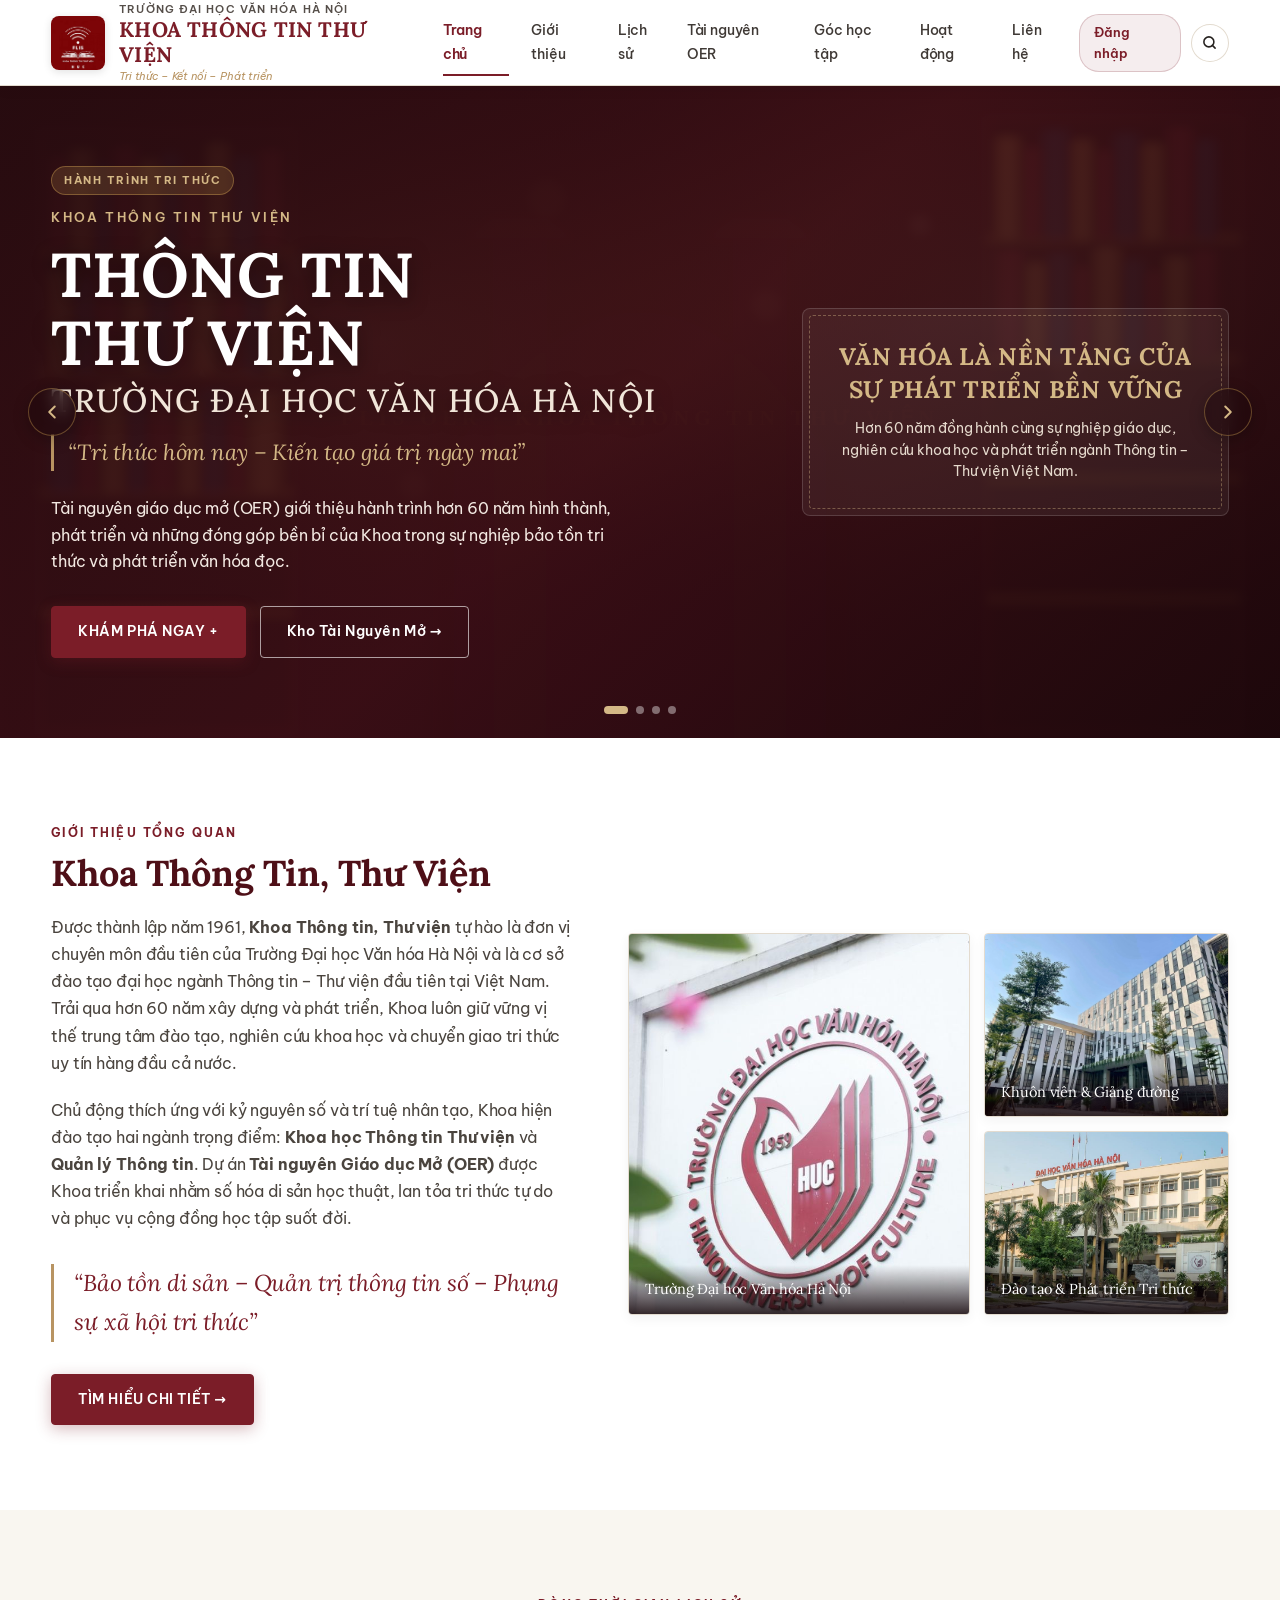
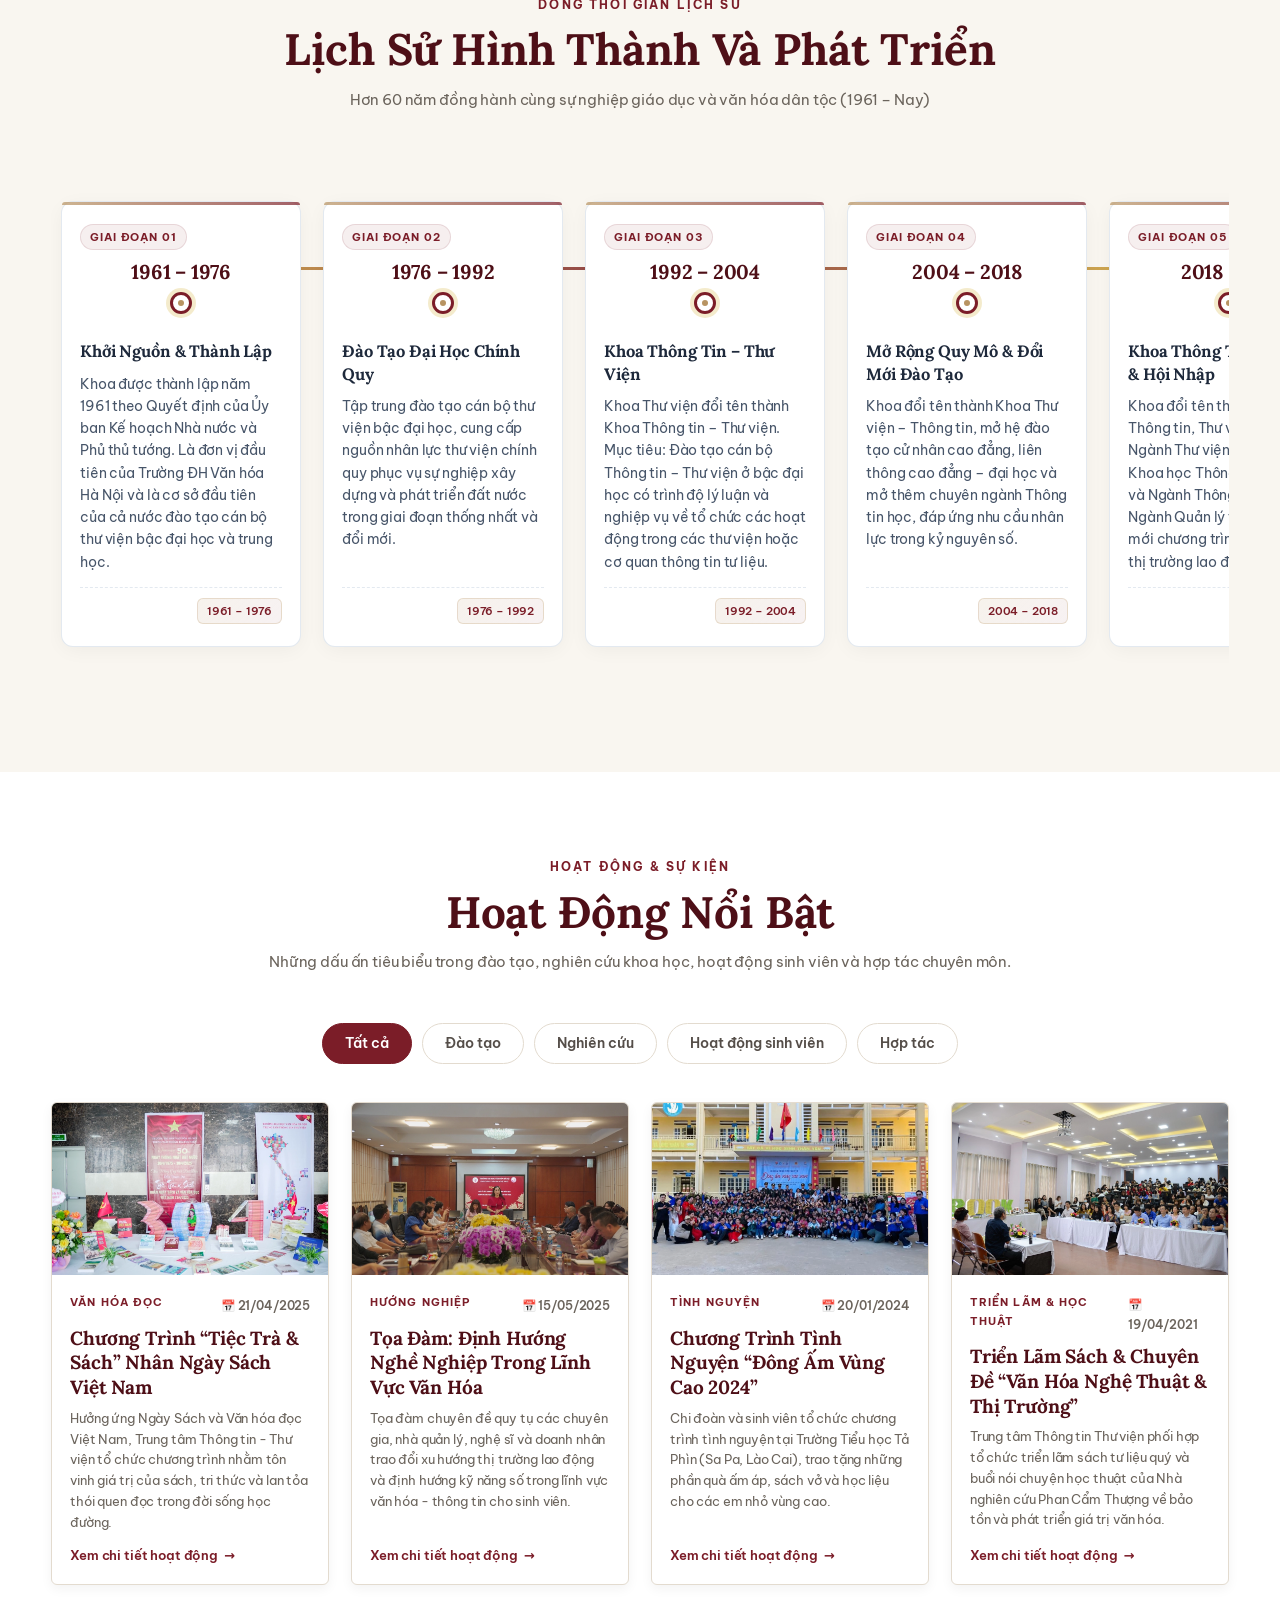
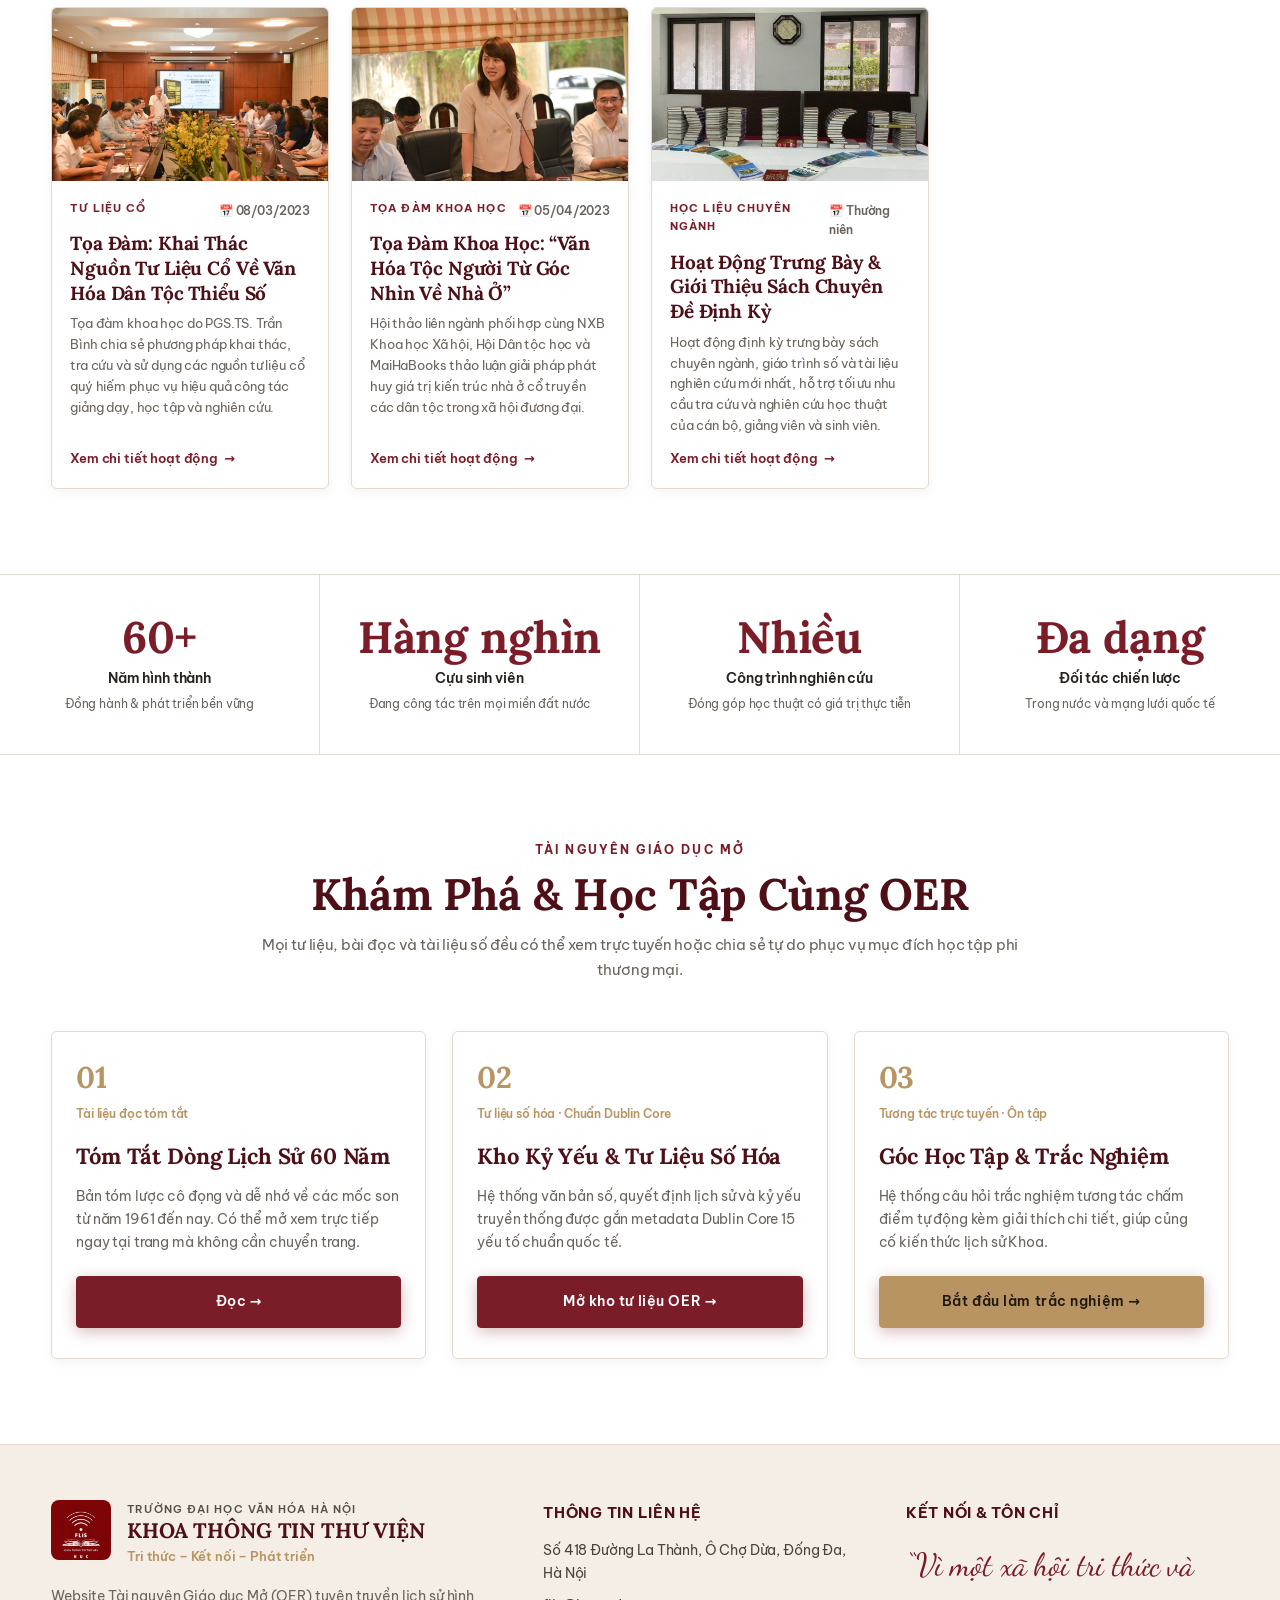
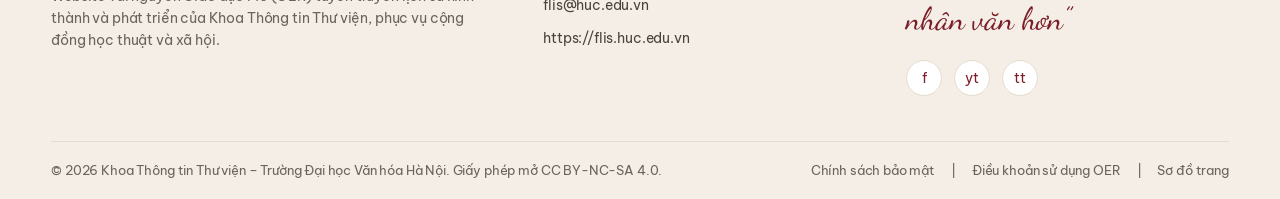
==== index.html @ 4ce9f1a0 "Deploy Khoa TT-TV OER Website" ====
<!doctype html>
<html lang="vi">
<head>
  <meta charset="utf-8">
  <meta name="viewport" content="width=device-width, initial-scale=1.0">
  <title>Khoa Thông tin Thư viện – Trường Đại học Văn hóa Hà Nội | Tài nguyên Giáo dục Mở</title>
  <meta name="description" content="Tài nguyên giáo dục mở (OER) tuyên truyền và giới thiệu về lịch sử hình thành, phát triển hơn 60 năm của Khoa Thông tin Thư viện - Trường Đại học Văn hóa Hà Nội.">
  <link rel="stylesheet" href="assets/css/style.css">
</head>
<body>

  <!-- 1. HEADER / TOPBAR -->
  <header class="topbar">
    <div class="container nav">
      <a class="brand" href="index.html">
        <img class="dyn-logo" src="assets/images/flis-logo.jpg" alt="Logo Khoa Thông tin Thư viện" width="54" height="54">
        <div class="brand-text">
          <span class="brand-kicker">Trường Đại học Văn hóa Hà Nội</span>
          <span class="brand-name">KHOA THÔNG TIN THƯ VIỆN</span>
          <span class="brand-slogan dyn-slogan">Tri thức – Kết nối – Phát triển</span>
        </div>
      </a>
      
      <nav class="navlinks">
        <a class="active" href="index.html">Trang chủ</a>
        <a href="about.html">Giới thiệu</a>
        <a href="history.html">Lịch sử</a>
        <a href="resources.html">Tài nguyên OER</a>
        <a href="learning.html">Góc học tập</a>
        <a href="#activities">Hoạt động</a>
        <a href="#contact">Liên hệ</a>
      </nav>

      <div class="nav-actions">
        <a class="admin-nav-btn" href="admin.html" title="Đăng nhập quản trị">
          <span>Đăng nhập</span>
        </a>
        <button class="search-btn" aria-label="Tìm kiếm tư liệu">
          <svg width="15" height="15" viewBox="0 0 24 24" fill="none" stroke="currentColor" stroke-width="2.5" stroke-linecap="round" stroke-linejoin="round"><circle cx="11" cy="11" r="8"></circle><line x1="21" y1="21" x2="16.65" y2="16.65"></line></svg>
        </button>
        <button class="menu-btn" aria-label="Mở menu">☰</button>
      </div>
    </div>
  </header>

  <!-- 2. HERO BANNER & CAROUSEL -->
  <section class="hero" id="heroCarousel">
    <!-- Nút điều hướng Trái & Phải tối giản -->
    <button class="hero-nav-btn hero-prev-btn" id="heroPrevBtn" aria-label="Slide trước" title="Slide trước">
      <svg width="22" height="22" viewBox="0 0 24 24" fill="none" stroke="currentColor" stroke-width="2.2" stroke-linecap="round" stroke-linejoin="round">
        <polyline points="15 18 9 12 15 6"></polyline>
      </svg>
    </button>
    <button class="hero-nav-btn hero-next-btn" id="heroNextBtn" aria-label="Slide tiếp theo" title="Slide tiếp theo">
      <svg width="22" height="22" viewBox="0 0 24 24" fill="none" stroke="currentColor" stroke-width="2.2" stroke-linecap="round" stroke-linejoin="round">
        <polyline points="9 18 15 12 9 6"></polyline>
      </svg>
    </button>

    <!-- Slides Wrapper -->
    <div class="hero-slides-wrapper">
      <!-- SLIDE 1: Truyền thống & Học thuật -->
      <div class="hero-slide slide-theme-1 active" data-slide="0">
        <div class="container hero-inner">
          <div class="hero-content">
            <div class="slide-badge-tag">HÀNH TRÌNH TRI THỨC</div>
            <div class="hero-sub">Khoa Thông tin Thư viện</div>
            <h1 class="hero-title">
              THÔNG TIN<br>THƯ VIỆN
              <span>TRƯỜNG ĐẠI HỌC VĂN HÓA HÀ NỘI</span>
            </h1>
            <div class="hero-motto dyn-hero-motto">
              “Tri thức hôm nay – Kiến tạo giá trị ngày mai”
            </div>
            <p class="hero-desc">
              Tài nguyên giáo dục mở (OER) giới thiệu hành trình hơn 60 năm hình thành, phát triển và những đóng góp bền bỉ của Khoa trong sự nghiệp bảo tồn tri thức và phát triển văn hóa đọc.
            </p>
            <div style="display:flex; gap:14px; flex-wrap:wrap;">
              <a class="btn" href="#timeline">KHÁM PHÁ NGAY +</a>
              <a class="btn btn-outline" href="resources.html">Kho Tài Nguyên Mở →</a>
            </div>
          </div>

          <div class="hero-badge-box">
            <h3>VĂN HÓA LÀ NỀN TẢNG CỦA SỰ PHÁT TRIỂN BỀN VỮNG</h3>
            <p>Hơn 60 năm đồng hành cùng sự nghiệp giáo dục, nghiên cứu khoa học và phát triển ngành Thông tin – Thư viện Việt Nam.</p>
          </div>
        </div>
      </div>

      <!-- SLIDE 2: Kỷ nguyên Số & Học liệu Mở OER -->
      <div class="hero-slide slide-theme-2" data-slide="1">
        <div class="container hero-inner">
          <div class="hero-content">
            <div class="slide-badge-tag tag-digital">CHUYỂN ĐỔI SỐ & HỌC LIỆU MỞ</div>
            <div class="hero-sub">Tài Nguyên Giáo Dục Mở (OER)</div>
            <h1 class="hero-title">
              KHO HỌC LIỆU SỐ<br>& TƯ LIỆU MỞ
              <span>CHIA SẺ TRI THỨC VÌ CỘNG ĐỒNG</span>
            </h1>
            <div class="hero-motto motto-digital">
              “Kết nối tri thức – Mở rộng tương lai”
            </div>
            <p class="hero-desc">
              Hệ thống số hóa kỷ yếu, giáo trình chuyên ngành, tài liệu nghiên cứu và công trình khoa học chất lượng cao, phục vụ bạn đọc, giảng viên và sinh viên cả nước.
            </p>
            <div style="display:flex; gap:14px; flex-wrap:wrap;">
              <a class="btn btn-gold" href="resources.html">TRA CỨU TÀI LIỆU →</a>
              <a class="btn btn-outline" href="learning.html">Góc Học Tập Quiz →</a>
            </div>
          </div>

          <div class="hero-badge-box badge-box-digital">
            <div style="font-size:11.5px; letter-spacing:0.15em; color:#7dd3fc; margin-bottom:6px; font-weight:700;">OPEN EDUCATIONAL RESOURCES</div>
            <h3>TIÊN PHONG CHUYỂN ĐỔI SỐ NGÀNH THƯ VIỆN</h3>
            <p>Số hóa nguồn học liệu, thúc đẩy văn hóa đọc và phát triển năng lực số cho thế hệ sinh viên trong kỷ nguyên trí tuệ nhân tạo.</p>
          </div>
        </div>
      </div>

      <!-- SLIDE 3: 60 Năm Tự Hào & Kết Nối -->
      <div class="hero-slide slide-theme-3" data-slide="2">
        <div class="container hero-inner">
          <div class="hero-content">
            <div class="slide-badge-tag tag-heritage">TRUYỀN THỐNG 60+ NĂM</div>
            <div class="hero-sub">Tự Hào & Hội Nhập</div>
            <h1 class="hero-title">
              HƠN 60 NĂM<br>HÌNH THÀNH & PHÁT TRIỂN
              <span>TỪ NĂM 1961 ĐẾN NAY</span>
            </h1>
            <div class="hero-motto motto-heritage">
              “Vững bước truyền thống – Tự tin hội nhập”
            </div>
            <p class="hero-desc">
              Nơi đào tạo hàng nghìn cán bộ quản lý thông tin, chuyên gia thư viện và chuyên viên chuyển đổi số hàng đầu cho các viện nghiên cứu, trường đại học và cơ quan văn hóa.
            </p>
            <div style="display:flex; gap:14px; flex-wrap:wrap;">
              <a class="btn" href="history.html">XEM LỊCH SỬ KHOA →</a>
              <a class="btn btn-outline" href="about.html">Về Chúng Tôi →</a>
            </div>
          </div>

          <div class="hero-badge-box badge-box-heritage">
            <div style="font-size:11.5px; letter-spacing:0.15em; color:var(--gold-light); margin-bottom:6px; font-weight:700;">FLIS ALUMNI NETWORK</div>
            <h3>MẠNG LƯỚI CỰU SINH VIÊN TOÀN QUỐC</h3>
            <p>Gắn kết các thế hệ thầy và trò, lan tỏa những giá trị nhân văn và tinh thần phụng sự tri thức cho xã hội.</p>
          </div>
        </div>
      </div>

      <!-- SLIDE 4: Nghiên Cứu Khoa Học & Hợp Tác Quốc Tế -->
      <div class="hero-slide slide-theme-4" data-slide="3">
        <div class="container hero-inner">
          <div class="hero-content">
            <div class="slide-badge-tag tag-research">NGHIÊN CỨU & HỢP TÁC QUỐC TẾ</div>
            <div class="hero-sub">Học Thuật & Đổi Mới Sáng Tạo</div>
            <h1 class="hero-title">
              KHOA HỌC THÔNG TIN<br>& BẢO TỒN DI SẢN
              <span>KẾT NỐI HỌC THUẬT TOÀN CẦU</span>
            </h1>
            <div class="hero-motto motto-research">
              “Đổi mới tư duy – Nâng tầm tri thức học thuật”
            </div>
            <p class="hero-desc">
              Chủ trì nhiều đề tài nghiên cứu cấp Bộ, công bố quốc tế, đào tạo chuyên sâu và hợp tác chặt chẽ cùng các thư viện đại học, viện nghiên cứu lớn trong và ngoài nước.
            </p>
            <div style="display:flex; gap:14px; flex-wrap:wrap;">
              <a class="btn btn-gold" href="#activities">XEM HOẠT ĐỘNG KHOA →</a>
              <a class="btn btn-outline" href="about.html">Về Dự Án OER →</a>
            </div>
          </div>

          <div class="hero-badge-box badge-box-research">
            <div style="font-size:11.5px; letter-spacing:0.15em; color:#c4b5fd; margin-bottom:6px; font-weight:700;">GLOBAL PARTNERSHIP</div>
            <h3>LIÊN KẾT HỌC THUẬT QUỐC TẾ</h3>
            <p>Hợp tác chiến lược cùng các tổ chức thông tin thư viện quốc tế, chia sẻ tài nguyên giáo dục mở (OER) và thúc đẩy công bố khoa học chất lượng cao.</p>
          </div>
        </div>
      </div>
    </div>

    <!-- Dots Indicators (4 Slides) -->
    <div class="hero-controls container">
      <div class="dots">
        <span class="dot-indicator active" data-slide="0" aria-label="Slide 1" title="Slide 1: Giới thiệu Khoa"></span>
        <span class="dot-indicator" data-slide="1" aria-label="Slide 2" title="Slide 2: Học liệu mở OER"></span>
        <span class="dot-indicator" data-slide="2" aria-label="Slide 3" title="Slide 3: Truyền thống 60 năm"></span>
        <span class="dot-indicator" data-slide="3" aria-label="Slide 4" title="Slide 4: Nghiên cứu & Hợp tác"></span>
      </div>
    </div>
  </section>

  <!-- 3. VỀ CHÚNG TÔI -->
  <section class="section" id="about">
    <div class="container about-grid">
      <div class="about-copy">
        <div class="section-label">GIỚI THIỆU TỔNG QUAN</div>
        <h2 class="sub-title">Khoa Thông Tin, Thư Viện</h2>
        <p>
          Được thành lập năm 1961, <strong>Khoa Thông tin, Thư viện</strong> tự hào là đơn vị chuyên môn đầu tiên của Trường Đại học Văn hóa Hà Nội và là cơ sở đào tạo đại học ngành Thông tin – Thư viện đầu tiên tại Việt Nam. Trải qua hơn 60 năm xây dựng và phát triển, Khoa luôn giữ vững vị thế trung tâm đào tạo, nghiên cứu khoa học và chuyển giao tri thức uy tín hàng đầu cả nước.
        </p>
        <p>
          Chủ động thích ứng với kỷ nguyên số và trí tuệ nhân tạo, Khoa hiện đào tạo hai ngành trọng điểm: <strong>Khoa học Thông tin Thư viện</strong> và <strong>Quản lý Thông tin</strong>. Dự án <strong>Tài nguyên Giáo dục Mở (OER)</strong> được Khoa triển khai nhằm số hóa di sản học thuật, lan tỏa tri thức tự do và phục vụ cộng đồng học tập suốt đời.
        </p>
        <div class="about-quote">
          “Bảo tồn di sản – Quản trị thông tin số – Phụng sự xã hội tri thức”
        </div>
        <div style="display:flex; gap:12px; flex-wrap:wrap; margin-top:20px;">
          <a class="btn" href="about.html">TÌM HIỂU CHI TIẾT →</a>
          <a class="btn btn-outline" href="resources.html">Kho Tư Liệu OER</a>
        </div>
      </div>

      <div class="about-media-collage">
        <div class="collage-box large">
          <img id="aboutImgLarge" src="assets/images/truong-dai-hoc-van-hoa-ha-noi-1.jpg" alt="Trường Đại học Văn hóa Hà Nội" style="width:100%;height:100%;object-fit:cover;">
          <div class="collage-caption">Trường Đại học Văn hóa Hà Nội</div>
        </div>
        <div class="collage-stack">
          <div class="collage-box">
            <img id="aboutImgStack1" src="assets/images/anh-toa-nha-5.jpg" alt="Khuôn viên và cơ sở đào tạo" style="width:100%;height:100%;object-fit:cover;">
            <div class="collage-caption">Khuôn viên & Giảng đường</div>
          </div>
          <div class="collage-box">
            <img id="aboutImgStack2" src="assets/images/cac-nganh-cua-truong-dai-hoc-van-hoa-ha-noi.jpg" alt="Đào tạo chuyên ngành và sinh viên" style="width:100%;height:100%;object-fit:cover;">
            <div class="collage-caption">Đào tạo & Phát triển Tri thức</div>
          </div>
        </div>
      </div>
    </div>
  </section>

  <!-- 5. LỊCH SỬ HÌNH THÀNH VÀ PHÁT TRIỂN -->
  <section class="section alt" id="timeline">
    <div class="container">
      <div class="section-head">
        <div class="section-label">DÒNG THỜI GIAN LỊCH SỬ</div>
        <h2 class="section-title">Lịch Sử Hình Thành Và Phát Triển</h2>
        <p class="section-desc">Hơn 60 năm đồng hành cùng sự nghiệp giáo dục và văn hóa dân tộc (1961 – Nay)</p>
      </div>

      <div class="timeline-wrap">
        <div class="timeline" id="timelineData"></div>
      </div>
    </div>
  </section>

  <!-- 6. HOẠT ĐỘNG NỔI BẬT -->
  <section class="section" id="activities">
    <div class="container">
      <div class="section-head">
        <div class="section-label">HOẠT ĐỘNG & SỰ KIỆN</div>
        <h2 class="section-title">Hoạt Động Nổi Bật</h2>
        <p class="section-desc">Những dấu ấn tiêu biểu trong đào tạo, nghiên cứu khoa học, hoạt động sinh viên và hợp tác chuyên môn.</p>
      </div>

      <div class="filters">
        <button class="filter-btn active" data-category="all">Tất cả</button>
        <button class="filter-btn" data-category="daotao">Đào tạo</button>
        <button class="filter-btn" data-category="nghiencuu">Nghiên cứu</button>
        <button class="filter-btn" data-category="sinhvien">Hoạt động sinh viên</button>
        <button class="filter-btn" data-category="hoptac">Hợp tác</button>
      </div>

      <div class="card-grid" id="activityGrid">
        <article class="activity-card" data-id="act-1" style="cursor:pointer; display:flex; flex-direction:column;" tabindex="0" role="button" aria-label="Xem chi tiết Chương Trình “Tiệc Trà & Sách” Nhân Ngày Sách Việt Nam">
          <div class="activity-card-img">
            <img src="assets/images/event_tiec_tra_sach.png" alt="Chương Trình “Tiệc Trà & Sách” Nhân Ngày Sách Việt Nam" loading="lazy">
          </div>
          <div class="activity-card-body" style="display:flex; flex-direction:column; flex:1;">
            <div style="display:flex; justify-content:space-between; align-items:center; margin-bottom:8px;">
              <div class="activity-card-tag">Văn hóa đọc</div>
              <small style="color:var(--muted); font-size:11.5px; font-weight:600;">📅 21/04/2025</small>
            </div>
            <h3 class="activity-card-title">Chương Trình “Tiệc Trà & Sách” Nhân Ngày Sách Việt Nam</h3>
            <p class="activity-card-desc">Hưởng ứng Ngày Sách và Văn hóa đọc Việt Nam, Trung tâm Thông tin - Thư viện tổ chức chương trình nhằm tôn vinh giá trị của sách, tri thức và lan tỏa thói quen đọc trong đời sống học đường.</p>
            <div style="margin-top:auto; padding-top:12px; color:var(--wine); font-size:13px; font-weight:600; display:flex; align-items:center; gap:6px;">
              <span>Xem chi tiết hoạt động</span> <span style="transition:transform 0.2s;">→</span>
            </div>
          </div>
        </article>

        <article class="activity-card" data-id="act-2" style="cursor:pointer; display:flex; flex-direction:column;" tabindex="0" role="button" aria-label="Xem chi tiết Tọa Đàm: Định Hướng Nghề Nghiệp Trong Lĩnh Vực Văn Hóa">
          <div class="activity-card-img">
            <img src="assets/images/event_dinh_huong_nghe_nghiep.png" alt="Tọa Đàm: Định Hướng Nghề Nghiệp Trong Lĩnh Vực Văn Hóa" loading="lazy">
          </div>
          <div class="activity-card-body" style="display:flex; flex-direction:column; flex:1;">
            <div style="display:flex; justify-content:space-between; align-items:center; margin-bottom:8px;">
              <div class="activity-card-tag">Hướng nghiệp</div>
              <small style="color:var(--muted); font-size:11.5px; font-weight:600;">📅 15/05/2025</small>
            </div>
            <h3 class="activity-card-title">Tọa Đàm: Định Hướng Nghề Nghiệp Trong Lĩnh Vực Văn Hóa</h3>
            <p class="activity-card-desc">Tọa đàm chuyên đề quy tụ các chuyên gia, nhà quản lý, nghệ sĩ và doanh nhân trao đổi xu hướng thị trường lao động và định hướng kỹ năng số trong lĩnh vực văn hóa - thông tin cho sinh viên.</p>
            <div style="margin-top:auto; padding-top:12px; color:var(--wine); font-size:13px; font-weight:600; display:flex; align-items:center; gap:6px;">
              <span>Xem chi tiết hoạt động</span> <span style="transition:transform 0.2s;">→</span>
            </div>
          </div>
        </article>

        <article class="activity-card" data-id="act-3" style="cursor:pointer; display:flex; flex-direction:column;" tabindex="0" role="button" aria-label="Xem chi tiết Chương Trình Tình Nguyện “Đông Ấm Vùng Cao 2024”">
          <div class="activity-card-img">
            <img src="assets/images/event_dong_am_vung_cao.png" alt="Chương Trình Tình Nguyện “Đông Ấm Vùng Cao 2024”" loading="lazy">
          </div>
          <div class="activity-card-body" style="display:flex; flex-direction:column; flex:1;">
            <div style="display:flex; justify-content:space-between; align-items:center; margin-bottom:8px;">
              <div class="activity-card-tag">Tình nguyện</div>
              <small style="color:var(--muted); font-size:11.5px; font-weight:600;">📅 20/01/2024</small>
            </div>
            <h3 class="activity-card-title">Chương Trình Tình Nguyện “Đông Ấm Vùng Cao 2024”</h3>
            <p class="activity-card-desc">Chi đoàn và sinh viên tổ chức chương trình tình nguyện tại Trường Tiểu học Tả Phìn (Sa Pa, Lào Cai), trao tặng những phần quà ấm áp, sách vở và học liệu cho các em nhỏ vùng cao.</p>
            <div style="margin-top:auto; padding-top:12px; color:var(--wine); font-size:13px; font-weight:600; display:flex; align-items:center; gap:6px;">
              <span>Xem chi tiết hoạt động</span> <span style="transition:transform 0.2s;">→</span>
            </div>
          </div>
        </article>

        <article class="activity-card" data-id="act-4" style="cursor:pointer; display:flex; flex-direction:column;" tabindex="0" role="button" aria-label="Xem chi tiết Triển Lãm Sách & Chuyên Đề “Văn Hóa Nghệ Thuật & Thị Trường”">
          <div class="activity-card-img">
            <img src="assets/images/event_trien_lam_sach_nghe_thuat.png" alt="Triển Lãm Sách & Chuyên Đề “Văn Hóa Nghệ Thuật & Thị Trường”" loading="lazy">
          </div>
          <div class="activity-card-body" style="display:flex; flex-direction:column; flex:1;">
            <div style="display:flex; justify-content:space-between; align-items:center; margin-bottom:8px;">
              <div class="activity-card-tag">Triển lãm & Học thuật</div>
              <small style="color:var(--muted); font-size:11.5px; font-weight:600;">📅 19/04/2021</small>
            </div>
            <h3 class="activity-card-title">Triển Lãm Sách & Chuyên Đề “Văn Hóa Nghệ Thuật & Thị Trường”</h3>
            <p class="activity-card-desc">Trung tâm Thông tin Thư viện phối hợp tổ chức triển lãm sách tư liệu quý và buổi nói chuyện học thuật của Nhà nghiên cứu Phan Cẩm Thượng về bảo tồn và phát triển giá trị văn hóa.</p>
            <div style="margin-top:auto; padding-top:12px; color:var(--wine); font-size:13px; font-weight:600; display:flex; align-items:center; gap:6px;">
              <span>Xem chi tiết hoạt động</span> <span style="transition:transform 0.2s;">→</span>
            </div>
          </div>
        </article>

        <article class="activity-card" data-id="act-5" style="cursor:pointer; display:flex; flex-direction:column;" tabindex="0" role="button" aria-label="Xem chi tiết Tọa Đàm: Khai Thác Nguồn Tư Liệu Cổ Về Văn Hóa Dân Tộc Thiểu Số">
          <div class="activity-card-img">
            <img src="assets/images/event_tu_lieu_dan_toc_thieu_so.png" alt="Tọa Đàm: Khai Thác Nguồn Tư Liệu Cổ Về Văn Hóa Dân Tộc Thiểu Số" loading="lazy">
          </div>
          <div class="activity-card-body" style="display:flex; flex-direction:column; flex:1;">
            <div style="display:flex; justify-content:space-between; align-items:center; margin-bottom:8px;">
              <div class="activity-card-tag">Tư liệu cổ</div>
              <small style="color:var(--muted); font-size:11.5px; font-weight:600;">📅 08/03/2023</small>
            </div>
            <h3 class="activity-card-title">Tọa Đàm: Khai Thác Nguồn Tư Liệu Cổ Về Văn Hóa Dân Tộc Thiểu Số</h3>
            <p class="activity-card-desc">Tọa đàm khoa học do PGS.TS. Trần Bình chia sẻ phương pháp khai thác, tra cứu và sử dụng các nguồn tư liệu cổ quý hiếm phục vụ hiệu quả công tác giảng dạy, học tập và nghiên cứu.</p>
            <div style="margin-top:auto; padding-top:12px; color:var(--wine); font-size:13px; font-weight:600; display:flex; align-items:center; gap:6px;">
              <span>Xem chi tiết hoạt động</span> <span style="transition:transform 0.2s;">→</span>
            </div>
          </div>
        </article>

        <article class="activity-card" data-id="act-6" style="cursor:pointer; display:flex; flex-direction:column;" tabindex="0" role="button" aria-label="Xem chi tiết Tọa Đàm Khoa Học: “Văn Hóa Tộc Người Từ Góc Nhìn Về Nhà Ở”">
          <div class="activity-card-img">
            <img src="assets/images/event_van_hoa_toc_nguoi_nha_o.png" alt="Tọa Đàm Khoa Học: “Văn Hóa Tộc Người Từ Góc Nhìn Về Nhà Ở”" loading="lazy">
          </div>
          <div class="activity-card-body" style="display:flex; flex-direction:column; flex:1;">
            <div style="display:flex; justify-content:space-between; align-items:center; margin-bottom:8px;">
              <div class="activity-card-tag">Tọa đàm khoa học</div>
              <small style="color:var(--muted); font-size:11.5px; font-weight:600;">📅 05/04/2023</small>
            </div>
            <h3 class="activity-card-title">Tọa Đàm Khoa Học: “Văn Hóa Tộc Người Từ Góc Nhìn Về Nhà Ở”</h3>
            <p class="activity-card-desc">Hội thảo liên ngành phối hợp cùng NXB Khoa học Xã hội, Hội Dân tộc học và MaiHaBooks thảo luận giải pháp phát huy giá trị kiến trúc nhà ở cổ truyền các dân tộc trong xã hội đương đại.</p>
            <div style="margin-top:auto; padding-top:12px; color:var(--wine); font-size:13px; font-weight:600; display:flex; align-items:center; gap:6px;">
              <span>Xem chi tiết hoạt động</span> <span style="transition:transform 0.2s;">→</span>
            </div>
          </div>
        </article>

        <article class="activity-card" data-id="act-7" style="cursor:pointer; display:flex; flex-direction:column;" tabindex="0" role="button" aria-label="Xem chi tiết Hoạt Động Trưng Bày & Giới Thiệu Sách Chuyên Đề Định Kỳ">
          <div class="activity-card-img">
            <img src="assets/images/event_trung_bay_sach_dinh_ky.png" alt="Hoạt Động Trưng Bày & Giới Thiệu Sách Chuyên Đề Định Kỳ" loading="lazy">
          </div>
          <div class="activity-card-body" style="display:flex; flex-direction:column; flex:1;">
            <div style="display:flex; justify-content:space-between; align-items:center; margin-bottom:8px;">
              <div class="activity-card-tag">Học liệu chuyên ngành</div>
              <small style="color:var(--muted); font-size:11.5px; font-weight:600;">📅 Thường niên</small>
            </div>
            <h3 class="activity-card-title">Hoạt Động Trưng Bày & Giới Thiệu Sách Chuyên Đề Định Kỳ</h3>
            <p class="activity-card-desc">Hoạt động định kỳ trưng bày sách chuyên ngành, giáo trình số và tài liệu nghiên cứu mới nhất, hỗ trợ tối ưu nhu cầu tra cứu và nghiên cứu học thuật của cán bộ, giảng viên và sinh viên.</p>
            <div style="margin-top:auto; padding-top:12px; color:var(--wine); font-size:13px; font-weight:600; display:flex; align-items:center; gap:6px;">
              <span>Xem chi tiết hoạt động</span> <span style="transition:transform 0.2s;">→</span>
            </div>
          </div>
        </article>
      </div>
    </div>
  </section>

  <!-- 7. SỐ LIỆU ẤN TƯỢNG -->
  <section class="stats-row">
    <div class="stat-item">
      <div class="stat-num dyn-stat1-num">60+</div>
      <div class="stat-label">Năm hình thành</div>
      <div class="stat-sub">Đồng hành & phát triển bền vững</div>
    </div>
    <div class="stat-item">
      <div class="stat-num dyn-stat2-num">Hàng nghìn</div>
      <div class="stat-label">Cựu sinh viên</div>
      <div class="stat-sub">Đang công tác trên mọi miền đất nước</div>
    </div>
    <div class="stat-item">
      <div class="stat-num dyn-stat3-num">Nhiều</div>
      <div class="stat-label">Công trình nghiên cứu</div>
      <div class="stat-sub">Đóng góp học thuật có giá trị thực tiễn</div>
    </div>
    <div class="stat-item">
      <div class="stat-num dyn-stat4-num">Đa dạng</div>
      <div class="stat-label">Đối tác chiến lược</div>
      <div class="stat-sub">Trong nước và mạng lưới quốc tế</div>
    </div>
  </section>

  <!-- 7. KHO TÀI NGUYÊN GIÁO DỤC MỞ (OER) -->
  <section class="section" id="oer">
    <div class="container">
      <div class="section-head">
        <div class="section-label">TÀI NGUYÊN GIÁO DỤC MỞ</div>
        <h2 class="section-title">Khám Phá & Học Tập Cùng OER</h2>
        <p class="section-desc">Mọi tư liệu, bài đọc và tài liệu số đều có thể xem trực tuyến hoặc chia sẻ tự do phục vụ mục đích học tập phi thương mại.</p>
      </div>

      <div class="oer-grid">
        <!-- 01: BẢN TÓM TẮT ĐỌC NHANH TRỰC TIẾP -->
        <article class="oer-card">
          <div class="oer-card-num">01</div>
          <div class="oer-meta">Tài liệu đọc tóm tắt</div>
          <h3 class="oer-card-title">Tóm Tắt Dòng Lịch Sử 60 Năm</h3>
          <p class="oer-card-desc">Bản tóm lược cô đọng và dễ nhớ về các mốc son từ năm 1961 đến nay. Có thể mở xem trực tiếp ngay tại trang mà không cần chuyển trang.</p>
          <button class="btn" id="openQuickHistoryDocBtn" style="cursor:pointer; width:100%;">Đọc →</button>
        </article>

        <!-- 02: KHO TƯ LIỆU SỐ HÓA METADATA DUBLIN CORE -->
        <article class="oer-card">
          <div class="oer-card-num">02</div>
          <div class="oer-meta">Tư liệu số hóa · Chuẩn Dublin Core</div>
          <h3 class="oer-card-title">Kho Kỷ Yếu & Tư Liệu Số Hóa</h3>
          <p class="oer-card-desc">Hệ thống văn bản số, quyết định lịch sử và kỷ yếu truyền thống được gắn metadata Dublin Core 15 yếu tố chuẩn quốc tế.</p>
          <a class="btn" href="resources.html" style="width:100%;">Mở kho tư liệu OER →</a>
        </article>

        <!-- 03: GÓC HỌC TẬP QUIZ -->
        <article class="oer-card">
          <div class="oer-card-num">03</div>
          <div class="oer-meta">Tương tác trực tuyến · Ôn tập</div>
          <h3 class="oer-card-title">Góc Học Tập & Trắc Nghiệm</h3>
          <p class="oer-card-desc">Hệ thống câu hỏi trắc nghiệm tương tác chấm điểm tự động kèm giải thích chi tiết, giúp củng cố kiến thức lịch sử Khoa.</p>
          <a class="btn btn-gold" href="learning.html" style="width:100%;">Bắt đầu làm trắc nghiệm →</a>
        </article>
      </div>
    </div>
  </section>

  <!-- 10. MODAL TRA CỨU TÌM KIẾM -->
  <div class="search-panel">
    <div class="search-box">
      <button class="close-search" aria-label="Đóng">×</button>
      <div class="section-label" style="color:var(--wine); margin-bottom:8px;">Tra cứu OER</div>
      <h2 style="font-family:var(--serif); font-size:30px; margin-bottom:16px; color:var(--wine-dark);">Tìm kiếm trong Kho Tài Nguyên</h2>
      <input id="siteSearch" type="text" placeholder="Nhập từ khóa tìm kiếm (ví dụ: 1961, thành lập khoa, kỷ yếu, OER)...">
      <div class="search-results" id="searchResults"></div>
    </div>
  </div>

  <!-- 11. CHÂN TRANG (FOOTER) -->
  <footer id="contact">
    <div class="container footer-grid">
      <div>
        <a href="index.html" class="footer-brand" style="text-decoration:none; color:inherit;" title="Trang chủ Khoa Thông tin Thư viện">
          <img class="dyn-logo" src="assets/images/flis-logo.jpg" alt="Logo Khoa" width="60" height="60" style="border-radius:8px;">
          <div>
            <div class="brand-kicker">Trường Đại học Văn hóa Hà Nội</div>
            <div class="footer-title">KHOA THÔNG TIN THƯ VIỆN</div>
            <small style="color:var(--gold); font-weight:600;">Tri thức – Kết nối – Phát triển</small>
          </div>
        </a>
        <p style="color:var(--muted); font-size:13.5px; line-height:1.6; max-width:440px;">
          Website Tài nguyên Giáo dục Mở (OER) tuyên truyền lịch sử hình thành và phát triển của Khoa Thông tin Thư viện, phục vụ cộng đồng học thuật và xã hội.
        </p>
      </div>

      <div>
        <div style="font-weight:700; color:var(--wine-dark); margin-bottom:14px; text-transform:uppercase; letter-spacing:0.05em;">Thông tin liên hệ</div>
        <div class="footer-contact-item dyn-address">Số 418 Đường La Thành, Ô Chợ Dừa, Đống Đa, Hà Nội</div>
        <div class="footer-contact-item dyn-email">flis@huc.edu.vn</div>
        <div class="footer-contact-item dyn-website">https://flis.huc.edu.vn</div>
      </div>

      <div>
        <div style="font-weight:700; color:var(--wine-dark); margin-bottom:14px; text-transform:uppercase; letter-spacing:0.05em;">Kết nối & Tôn chỉ</div>
        <div class="footer-slogan dyn-footer-slogan">“Vì một xã hội tri thức và nhân văn hơn”</div>
        <div class="social-links">
          <a class="social-link" href="https://facebook.com" target="_blank" rel="noopener" aria-label="Facebook">f</a>
          <a class="social-link" href="https://youtube.com" target="_blank" rel="noopener" aria-label="YouTube">yt</a>
          <a class="social-link" href="https://tiktok.com" target="_blank" rel="noopener" aria-label="TikTok">tt</a>
        </div>
      </div>
    </div>

    <div class="container footer-bottom">
      <div>© 2026 Khoa Thông tin Thư viện – Trường Đại học Văn hóa Hà Nội. Giấy phép mở CC BY-NC-SA 4.0.</div>
      <div style="display:flex; gap:16px;">
        <a href="about.html">Chính sách bảo mật</a>
        <span>|</span>
        <a href="about.html">Điều khoản sử dụng OER</a>
        <span>|</span>
        <a href="resources.html">Sơ đồ trang</a>
      </div>
    </div>
  </footer>

  <script src="assets/js/data-manager.js"></script>
  <script src="assets/js/main.js"></script>
  <script src="assets/js/timeline.js"></script>
</body>
</html>
---- assets/css/style.css ----
@import url('https://fonts.googleapis.com/css2?family=Be+Vietnam+Pro:ital,wght@0,300;0,400;0,500;0,600;0,700;1,400&family=Dancing+Script:wght@600;700&family=Lora:ital,wght@0,500;0,600;0,700;1,400;1,600&display=swap');

:root {
  --wine: #7b1d28;
  --wine-dark: #4e0f17;
  --wine-light: #942b37;
  --gold: #b89462;
  --gold-light: #d4b886;
  --cream: #f9f6f0;
  --paper: #ffffff;
  --ink: #26221f;
  --muted: #6b645c;
  --line: #e3dbcf;
  --shadow-sm: 0 4px 12px rgba(0, 0, 0, 0.05);
  --shadow: 0 16px 40px rgba(50, 15, 20, 0.08);
  --shadow-lg: 0 24px 60px rgba(50, 15, 20, 0.14);
  --serif: "Lora", Georgia, serif;
  --sans: "Be Vietnam Pro", system-ui, -apple-system, sans-serif;
  --script: "Dancing Script", cursive, serif;
}

* {
  box-sizing: border-box;
  margin: 0;
  padding: 0;
}

html {
  scroll-behavior: smooth;
}

body {
  color: var(--ink);
  background: var(--paper);
  font-family: var(--sans);
  font-size: 15px;
  line-height: 1.68;
  letter-spacing: -0.01em;
  -webkit-font-smoothing: antialiased;
}

a {
  text-decoration: none;
  color: inherit;
  transition: all 0.25s ease;
}

img {
  max-width: 100%;
  display: block;
}

button, input, select, textarea {
  font: inherit;
}

.container {
  width: min(1200px, 92%);
  margin: 0 auto;
}

/* TOPBAR / HEADER */
.topbar {
  background: #ffffff;
  border-bottom: 1px solid var(--line);
  position: sticky;
  top: 0;
  z-index: 100;
  box-shadow: var(--shadow-sm);
}

.nav {
  min-height: 84px;
  display: flex;
  align-items: center;
  justify-content: space-between;
  gap: 18px;
}

.brand {
  display: flex;
  align-items: center;
  gap: 14px;
}

.brand img {
  width: 54px;
  height: 54px;
  object-fit: cover;
  border-radius: 8px;
  box-shadow: 0 2px 8px rgba(0, 0, 0, 0.12);
}

.brand-text {
  display: flex;
  flex-direction: column;
}

.brand-kicker {
  font-size: 11px;
  font-weight: 600;
  letter-spacing: 0.1em;
  color: #554e49;
  text-transform: uppercase;
}

.brand-name {
  font-family: var(--serif);
  font-size: 21px;
  font-weight: 700;
  line-height: 1.15;
  color: var(--wine);
  letter-spacing: 0.01em;
}

.brand-slogan {
  font-size: 11px;
  font-style: italic;
  color: var(--gold);
}

.navlinks {
  display: flex;
  gap: 22px;
  align-items: center;
  font-size: 14px;
  font-weight: 500;
}

.navlinks a {
  padding: 10px 0;
  position: relative;
  color: #3f3935;
}

.navlinks a:hover,
.navlinks a.active {
  color: var(--wine);
  font-weight: 600;
}

.navlinks a.active::after,
.navlinks a:hover::after {
  content: "";
  position: absolute;
  left: 0;
  right: 0;
  bottom: 0;
  height: 2px;
  background: var(--wine);
}

.nav-actions {
  display: flex;
  align-items: center;
  gap: 10px;
}

.admin-nav-btn {
  display: inline-flex;
  align-items: center;
  gap: 6px;
  background: rgba(123, 29, 40, 0.08);
  color: var(--wine);
  border: 1px solid rgba(123, 29, 40, 0.2);
  padding: 7px 14px;
  border-radius: 20px;
  font-size: 12.5px;
  font-weight: 600;
  transition: all 0.25s ease;
}

.admin-nav-btn:hover {
  background: var(--wine);
  color: #ffffff;
  border-color: var(--wine);
}

.search-btn, .menu-btn {
  border: 1px solid var(--line);
  background: #ffffff;
  width: 38px;
  height: 38px;
  border-radius: 50%;
  display: grid;
  place-items: center;
  cursor: pointer;
  color: var(--ink);
  transition: all 0.2s ease;
}

.search-btn:hover, .menu-btn:hover {
  background: var(--wine);
  color: #ffffff;
  border-color: var(--wine);
}

.menu-btn {
  display: none;
}

/* HERO BANNER */
.hero {
  min-height: 620px;
  position: relative;
  display: flex;
  align-items: center;
  overflow: hidden;
  background: linear-gradient(135deg, rgba(40, 12, 16, 0.94) 0%, rgba(60, 15, 22, 0.82) 50%, rgba(30, 8, 12, 0.9) 100%),
              url("../images/hero-bg.svg") center/cover no-repeat;
  color: #ffffff;
}

.hero-inner {
  display: grid;
  grid-template-columns: 1.25fr 0.75fr;
  align-items: center;
  gap: 40px;
  padding: 80px 0;
  position: relative;
  z-index: 2;
}

.hero-sub {
  font-size: 13px;
  letter-spacing: 0.2em;
  text-transform: uppercase;
  color: var(--gold-light);
  margin-bottom: 12px;
  font-weight: 600;
}

.hero-title {
  font-family: var(--serif);
  font-size: clamp(36px, 5vw, 62px);
  line-height: 1.1;
  font-weight: 700;
  margin-bottom: 16px;
  letter-spacing: 0.01em;
  text-shadow: 0 4px 20px rgba(0, 0, 0, 0.4);
}

.hero-title span {
  display: block;
  font-size: 0.52em;
  font-weight: 500;
  color: #f1e6d9;
  letter-spacing: 0.05em;
  margin-top: 6px;
}

.hero-motto {
  font-family: var(--serif);
  font-style: italic;
  font-size: 22px;
  color: var(--gold-light);
  margin-bottom: 24px;
  border-left: 3px solid var(--gold);
  padding-left: 14px;
}

.hero-desc {
  max-width: 580px;
  font-size: 15.5px;
  color: #f3e9e2;
  margin-bottom: 32px;
  line-height: 1.7;
}

.hero-badge-box {
  background: rgba(255, 255, 255, 0.06);
  backdrop-filter: blur(8px);
  border: 1px solid rgba(255, 255, 255, 0.15);
  border-radius: 8px;
  padding: 32px;
  text-align: center;
  position: relative;
}

.hero-badge-box::before {
  content: "";
  position: absolute;
  inset: 6px;
  border: 1px dashed rgba(212, 184, 134, 0.4);
  border-radius: 4px;
  pointer-events: none;
}

.hero-badge-box h3 {
  font-family: var(--serif);
  font-size: 24px;
  color: var(--gold-light);
  margin-bottom: 12px;
  letter-spacing: 0.03em;
  line-height: 1.35;
}

.hero-badge-box p {
  font-size: 13.5px;
  color: #e6dacd;
  line-height: 1.6;
}

.btn {
  display: inline-flex;
  align-items: center;
  justify-content: center;
  gap: 10px;
  background: var(--wine);
  color: #ffffff;
  padding: 13px 26px;
  border-radius: 4px;
  font-weight: 600;
  font-size: 14px;
  letter-spacing: 0.04em;
  border: 1px solid var(--wine);
  cursor: pointer;
  box-shadow: 0 4px 15px rgba(123, 29, 40, 0.3);
  transition: all 0.25s ease;
}

.btn:hover {
  background: var(--wine-dark);
  border-color: var(--wine-dark);
  transform: translateY(-2px);
  box-shadow: 0 8px 25px rgba(123, 29, 40, 0.45);
}

.btn.btn-gold {
  background: var(--gold);
  border-color: var(--gold);
  color: #1f1810;
}

.btn.btn-gold:hover {
  background: #9f7d4e;
  border-color: #9f7d4e;
  color: #ffffff;
}

.btn.btn-outline {
  background: transparent;
  color: #ffffff;
  border-color: rgba(255, 255, 255, 0.6);
  box-shadow: none;
}

.btn.btn-outline:hover {
  background: rgba(255, 255, 255, 0.15);
  border-color: #ffffff;
}

.hero-slides-wrapper {
  width: 100%;
  position: relative;
  z-index: 2;
}

.hero-slide {
  display: none;
  opacity: 0;
  transform: translateY(8px);
  transition: opacity 0.6s cubic-bezier(0.2, 0.8, 0.2, 1), transform 0.6s cubic-bezier(0.2, 0.8, 0.2, 1);
}

.hero-slide.active {
  display: block;
  opacity: 1;
  transform: translateY(0);
  animation: heroSlideIn 0.6s cubic-bezier(0.2, 0.8, 0.2, 1) forwards;
}

@keyframes heroSlideIn {
  from {
    opacity: 0;
    transform: translateY(14px);
  }
  to {
    opacity: 1;
    transform: translateY(0);
  }
}

/* SLIDE BADGE TAGS & THEMES */
.slide-badge-tag {
  display: inline-flex;
  align-items: center;
  font-size: 11px;
  font-weight: 700;
  letter-spacing: 0.14em;
  text-transform: uppercase;
  color: var(--gold-light);
  background: rgba(230, 184, 92, 0.15);
  border: 1px solid rgba(230, 184, 92, 0.35);
  padding: 4px 12px;
  border-radius: 20px;
  margin-bottom: 12px;
}

.slide-badge-tag.tag-digital {
  color: #7dd3fc;
  background: rgba(56, 189, 248, 0.15);
  border-color: rgba(56, 189, 248, 0.35);
}

.slide-badge-tag.tag-heritage {
  color: #fef08a;
  background: rgba(254, 240, 138, 0.15);
  border-color: rgba(254, 240, 138, 0.35);
}

/* SLIDE MOTTO ACCENTS */
.motto-digital {
  color: #bae6fd;
  border-left-color: #38bdf8;
}

.motto-heritage {
  color: #fde047;
  border-left-color: #eab308;
}

/* SLIDE RIGHT BADGE BOX THEMES */
.badge-box-digital {
  background: rgba(14, 30, 54, 0.45);
  border: 1px solid rgba(56, 189, 248, 0.3);
  box-shadow: 0 8px 32px rgba(10, 20, 36, 0.35);
}

.badge-box-digital::before {
  border-color: rgba(56, 189, 248, 0.35);
}

.badge-box-digital h3 {
  color: #7dd3fc;
}

.badge-box-heritage {
  background: rgba(50, 18, 12, 0.45);
  border: 1px solid rgba(234, 179, 8, 0.35);
  box-shadow: 0 8px 32px rgba(32, 10, 8, 0.35);
}

.badge-box-heritage::before {
  border-color: rgba(234, 179, 8, 0.4);
}

.badge-box-heritage h3 {
  color: #fef08a;
}

/* SLIDE 4: THEME RESEARCH & GLOBAL */
.slide-badge-tag.tag-research {
  color: #c4b5fd;
  background: rgba(167, 139, 250, 0.15);
  border-color: rgba(167, 139, 250, 0.35);
}

.motto-research {
  color: #ddd6fe;
  border-left-color: #a78bfa;
}

.badge-box-research {
  background: rgba(30, 14, 45, 0.45);
  border: 1px solid rgba(167, 139, 250, 0.35);
  box-shadow: 0 8px 32px rgba(24, 10, 36, 0.35);
}

.badge-box-research::before {
  border-color: rgba(167, 139, 250, 0.4);
}

.badge-box-research h3 {
  color: #ddd6fe;
}

/* HERO NAVIGATION BUTTONS */
.hero-nav-btn {
  position: absolute;
  top: 50%;
  transform: translateY(-50%);
  width: 48px;
  height: 48px;
  border-radius: 50%;
  background: rgba(30, 8, 12, 0.45);
  backdrop-filter: blur(8px);
  border: 1px solid rgba(230, 184, 92, 0.35);
  color: var(--gold-light);
  display: flex;
  align-items: center;
  justify-content: center;
  cursor: pointer;
  z-index: 10;
  transition: all 0.25s cubic-bezier(0.2, 0.8, 0.2, 1);
  box-shadow: 0 4px 15px rgba(0, 0, 0, 0.25);
  padding: 0;
}

.hero-prev-btn {
  left: 28px;
}

.hero-next-btn {
  right: 28px;
}

.hero-nav-btn:hover {
  background: var(--wine);
  border-color: var(--gold);
  color: #ffffff;
  transform: translateY(-50%) scale(1.08);
  box-shadow: 0 6px 20px rgba(123, 29, 40, 0.5), 0 0 12px rgba(212, 184, 134, 0.4);
}

.hero-nav-btn:active {
  transform: translateY(-50%) scale(0.95);
}

.hero-nav-btn svg {
  display: block;
  transition: transform 0.2s ease;
}

.hero-prev-btn:hover svg {
  transform: translateX(-2px);
}

.hero-next-btn:hover svg {
  transform: translateX(2px);
}

.hero-controls {
  position: absolute;
  left: 0;
  right: 0;
  bottom: 24px;
  display: flex;
  align-items: center;
  justify-content: space-between;
  z-index: 3;
}

.dots {
  display: flex;
  gap: 8px;
  margin: 0 auto;
}

.dot-indicator {
  width: 8px;
  height: 8px;
  border-radius: 50%;
  background: rgba(255, 255, 255, 0.4);
  cursor: pointer;
  transition: all 0.2s ease;
}

.dot-indicator.active {
  width: 24px;
  border-radius: 12px;
  background: var(--gold-light);
}

/* 4 PILLARS ROW */
.pill-row {
  background: #ffffff;
  display: grid;
  grid-template-columns: repeat(4, 1fr);
  border-bottom: 1px solid var(--line);
  box-shadow: var(--shadow-sm);
}

.pill {
  padding: 26px 24px;
  display: flex;
  gap: 16px;
  align-items: center;
  border-right: 1px solid var(--line);
  transition: background 0.25s ease;
}

.pill:last-child {
  border-right: none;
}

.pill:hover {
  background: var(--cream);
}

.pill-icon {
  width: 46px;
  height: 46px;
  border-radius: 50%;
  background: rgba(123, 29, 40, 0.08);
  color: var(--wine);
  display: grid;
  place-items: center;
  font-size: 20px;
  flex-shrink: 0;
}

.pill-text strong {
  display: block;
  font-family: var(--serif);
  font-size: 17px;
  font-weight: 700;
  color: var(--wine-dark);
  line-height: 1.25;
}

.pill-text span {
  display: block;
  font-size: 12.5px;
  color: var(--muted);
  margin-top: 2px;
}

/* SECTIONS COMMON */
.section {
  padding: 85px 0;
  position: relative;
}

.section.alt {
  background: var(--cream);
}

.section-head {
  text-align: center;
  max-width: 780px;
  margin: 0 auto 48px;
}

.section-label {
  font-size: 12px;
  font-weight: 700;
  letter-spacing: 0.18em;
  text-transform: uppercase;
  color: var(--wine);
  margin-bottom: 8px;
}

.section-title {
  font-family: var(--serif);
  font-size: clamp(30px, 3.8vw, 44px);
  line-height: 1.2;
  color: var(--wine-dark);
  margin-bottom: 12px;
}

.section-desc {
  color: var(--muted);
  font-size: 15px;
  line-height: 1.65;
}

/* ABOUT SECTION */
.about-grid {
  display: grid;
  grid-template-columns: 1fr 1.15fr;
  gap: 55px;
  align-items: center;
}

.about-copy .sub-title {
  font-family: var(--serif);
  font-size: 36px;
  font-weight: 700;
  color: var(--wine-dark);
  line-height: 1.25;
  margin: 8px 0 18px;
}

.about-copy p {
  color: #4a443e;
  font-size: 15.5px;
  margin-bottom: 20px;
  line-height: 1.75;
}

.about-quote {
  font-family: var(--serif);
  font-style: italic;
  font-size: 23px;
  color: var(--wine);
  margin: 32px 0;
  padding-left: 20px;
  border-left: 3px solid var(--gold);
}

.about-media-collage {
  display: grid;
  grid-template-columns: 1.4fr 1fr;
  gap: 14px;
}

.collage-box {
  background: var(--cream);
  border: 1px solid var(--line);
  border-radius: 4px;
  overflow: hidden;
  position: relative;
  box-shadow: var(--shadow-sm);
}

.collage-box.large {
  min-height: 380px;
}

.collage-stack {
  display: grid;
  grid-template-rows: 1fr 1fr;
  gap: 14px;
}

.collage-caption {
  position: absolute;
  bottom: 0;
  left: 0;
  right: 0;
  padding: 12px 16px;
  background: linear-gradient(0deg, rgba(20, 5, 8, 0.85) 0%, rgba(20, 5, 8, 0) 100%);
  color: #ffffff;
  font-family: var(--serif);
  font-size: 14.5px;
}

/* TIMELINE SECTION */
.timeline-wrap {
  position: relative;
  overflow-x: auto;
  padding: 30px 10px 40px;
  scrollbar-width: thin;
  -webkit-overflow-scrolling: touch;
}

.timeline-wrap::-webkit-scrollbar {
  height: 7px;
}

.timeline-wrap::-webkit-scrollbar-track {
  background: #f1f5f9;
  border-radius: 4px;
}

.timeline-wrap::-webkit-scrollbar-thumb {
  background: linear-gradient(90deg, var(--wine), var(--gold));
  border-radius: 4px;
}

.timeline {
  display: grid;
  grid-template-columns: repeat(5, minmax(240px, 1fr));
  gap: 22px;
  position: relative;
  min-width: 1180px;
  padding-top: 10px;
}

.timeline::before {
  content: "";
  position: absolute;
  left: 45px;
  right: 45px;
  top: 76px;
  height: 3px;
  background: linear-gradient(90deg, #d4af37 0%, #7b1d28 50%, #d4af37 100%);
  z-index: 1;
  border-radius: 2px;
  opacity: 0.85;
}

.milestone {
  position: relative;
  z-index: 2;
  background: #ffffff;
  border: 1px solid rgba(226, 232, 240, 0.95);
  border-radius: 12px;
  padding: 22px 18px;
  box-shadow: 0 4px 20px -2px rgba(0, 0, 0, 0.05);
  transition: all 0.35s cubic-bezier(0.4, 0, 0.2, 1);
  display: flex;
  flex-direction: column;
}

.milestone::after {
  content: "";
  position: absolute;
  top: 0;
  left: 0;
  right: 0;
  height: 3.5px;
  background: linear-gradient(90deg, var(--gold), var(--wine));
  border-top-left-radius: 12px;
  border-top-right-radius: 12px;
  opacity: 0.7;
  transition: opacity 0.3s ease;
}

.milestone:hover {
  transform: translateY(-8px);
  box-shadow: 0 20px 30px -8px rgba(123, 29, 40, 0.16);
  border-color: rgba(123, 29, 40, 0.3);
}

.milestone:hover::after {
  opacity: 1;
}

.milestone-badge-top {
  display: inline-block;
  font-size: 11px;
  font-weight: 700;
  text-transform: uppercase;
  letter-spacing: 0.08em;
  color: var(--wine);
  background: rgba(123, 29, 40, 0.07);
  padding: 3px 9px;
  border-radius: 20px;
  margin-bottom: 12px;
  align-self: flex-start;
  border: 1px solid rgba(123, 29, 40, 0.12);
}

.milestone-node {
  display: flex;
  flex-direction: column;
  align-items: center;
  margin-bottom: 12px;
}

.milestone-year {
  font-family: var(--serif);
  font-size: 20px;
  font-weight: 800;
  color: var(--wine-dark);
  line-height: 1;
  margin-bottom: 10px;
  letter-spacing: -0.01em;
}

.milestone-dot {
  width: 22px;
  height: 22px;
  border-radius: 50%;
  background: #ffffff;
  border: 3.5px solid var(--wine);
  box-shadow: 0 0 0 4px rgba(212, 175, 55, 0.25);
  display: flex;
  align-items: center;
  justify-content: center;
  margin-bottom: 14px;
  transition: all 0.3s ease;
}

.dot-inner {
  width: 6px;
  height: 6px;
  border-radius: 50%;
  background: var(--gold);
  transition: all 0.3s ease;
}

.milestone:hover .milestone-dot {
  border-color: var(--gold);
  box-shadow: 0 0 0 6px rgba(123, 29, 40, 0.2);
  transform: scale(1.12);
}

.milestone:hover .dot-inner {
  background: var(--wine);
}

.milestone-content {
  flex-grow: 1;
  display: flex;
  flex-direction: column;
}

.milestone-title {
  font-family: var(--serif);
  font-size: 16.5px;
  font-weight: 700;
  color: #1e293b;
  margin-bottom: 10px;
  line-height: 1.35;
}

.milestone-desc {
  font-size: 13.5px;
  color: #475569;
  line-height: 1.65;
  margin-bottom: 14px;
  flex-grow: 1;
}

.milestone-meta {
  border-top: 1px dashed rgba(226, 232, 240, 0.95);
  padding-top: 10px;
  display: flex;
  justify-content: flex-end;
  align-items: center;
  font-size: 11px;
}

.oer-badge {
  display: inline-block;
  background: linear-gradient(135deg, rgba(184, 148, 98, 0.12), rgba(123, 29, 40, 0.06));
  color: var(--wine);
  padding: 3px 9px;
  border-radius: 6px;
  font-weight: 600;
  border: 1px solid rgba(184, 148, 98, 0.25);
}

/* ACTIVITIES SECTION (TABS FILTER) */
.filters {
  display: flex;
  justify-content: center;
  gap: 10px;
  flex-wrap: wrap;
  margin-bottom: 38px;
}

.filter-btn {
  background: #ffffff;
  border: 1px solid var(--line);
  color: #554e49;
  padding: 8px 22px;
  border-radius: 30px;
  font-size: 13.5px;
  font-weight: 600;
  cursor: pointer;
  transition: all 0.25s ease;
}

.filter-btn:hover,
.filter-btn.active {
  background: var(--wine);
  color: #ffffff;
  border-color: var(--wine);
}

.card-grid {
  display: grid;
  grid-template-columns: repeat(4, 1fr);
  gap: 22px;
}

.activity-card {
  background: #ffffff;
  border: 1px solid var(--line);
  border-radius: 6px;
  overflow: hidden;
  box-shadow: var(--shadow-sm);
  transition: all 0.3s ease;
  display: flex;
  flex-direction: column;
}

.activity-card:hover {
  transform: translateY(-5px);
  box-shadow: var(--shadow);
  border-color: var(--wine);
}

.activity-card-img {
  aspect-ratio: 16/10;
  background: var(--cream);
  overflow: hidden;
}

.activity-card-img img {
  width: 100%;
  height: 100%;
  object-fit: cover;
}

.activity-card-body {
  padding: 18px;
  display: flex;
  flex-direction: column;
  flex-grow: 1;
}

.activity-card-tag {
  font-size: 11px;
  text-transform: uppercase;
  letter-spacing: 0.1em;
  color: var(--wine);
  font-weight: 700;
  margin-bottom: 6px;
}

.activity-card-title {
  font-family: var(--serif);
  font-size: 19px;
  font-weight: 700;
  color: var(--wine-dark);
  line-height: 1.3;
  margin-bottom: 8px;
  transition: color 0.2s ease;
}

.activity-card:hover .activity-card-title {
  color: var(--wine);
}

.activity-card-desc {
  font-size: 13px;
  color: var(--muted);
  line-height: 1.6;
}

/* STATS SECTION */
.stats-row {
  display: grid;
  grid-template-columns: repeat(4, 1fr);
  background: #ffffff;
  border-top: 1px solid var(--line);
  border-bottom: 1px solid var(--line);
}

.stat-item {
  padding: 40px 24px;
  text-align: center;
  border-right: 1px solid var(--line);
  position: relative;
}

.stat-item:last-child {
  border-right: none;
}

.stat-num {
  font-family: var(--serif);
  font-size: 44px;
  font-weight: 700;
  color: var(--wine);
  line-height: 1;
  margin-bottom: 8px;
}

.stat-label {
  font-size: 14px;
  font-weight: 600;
  color: var(--ink);
  margin-bottom: 4px;
}

.stat-sub {
  font-size: 12px;
  color: var(--muted);
}

/* QUOTE BANNER */
.quote-band {
  background: linear-gradient(135deg, rgba(35, 10, 15, 0.92), rgba(55, 14, 20, 0.95)),
              url("../images/hero-bg.svg") center/cover no-repeat;
  color: #ffffff;
  padding: 75px 0;
  text-align: center;
}

.quote-band blockquote {
  font-family: var(--serif);
  font-style: italic;
  font-size: clamp(23px, 3.2vw, 34px);
  max-width: 850px;
  margin: 0 auto 16px;
  line-height: 1.4;
  color: #ffffff;
}

.quote-band cite {
  font-family: var(--sans);
  font-size: 13.5px;
  letter-spacing: 0.1em;
  text-transform: uppercase;
  color: var(--gold-light);
  font-style: normal;
  display: block;
}

/* OER HUB / TÀI NGUYÊN GIÁO DỤC MỞ */
.oer-grid {
  display: grid;
  grid-template-columns: repeat(3, 1fr);
  gap: 26px;
}

.oer-card {
  background: #ffffff;
  border: 1px solid var(--line);
  border-radius: 6px;
  padding: 30px 24px;
  box-shadow: var(--shadow-sm);
  display: flex;
  flex-direction: column;
  transition: all 0.3s ease;
}

.oer-card:hover {
  border-color: var(--wine);
  transform: translateY(-4px);
  box-shadow: var(--shadow);
}

.oer-card-num {
  font-family: var(--serif);
  font-size: 30px;
  font-weight: 700;
  color: var(--gold);
  line-height: 1;
  margin-bottom: 12px;
}

.oer-card-title {
  font-family: var(--serif);
  font-size: 22px;
  font-weight: 700;
  color: var(--wine-dark);
  margin-bottom: 10px;
}

.oer-card-desc {
  font-size: 14px;
  color: var(--muted);
  line-height: 1.65;
  margin-bottom: 22px;
  flex-grow: 1;
}

.oer-meta {
  font-size: 12px;
  color: var(--gold);
  margin-bottom: 14px;
  font-weight: 600;
}

/* SEARCH MODAL */
.search-panel {
  display: none;
  position: fixed;
  inset: 0;
  background: rgba(25, 8, 12, 0.85);
  backdrop-filter: blur(6px);
  z-index: 1000;
  padding: 10vh 4vw;
  align-items: flex-start;
  justify-content: center;
}

.search-panel.open {
  display: flex;
}

.search-box {
  background: #ffffff;
  width: min(780px, 95%);
  border-radius: 8px;
  padding: 36px;
  box-shadow: var(--shadow-lg);
  position: relative;
}

.search-box input {
  width: 100%;
  padding: 16px 20px;
  border: 2px solid var(--line);
  border-radius: 6px;
  outline: none;
  font-size: 16px;
  transition: border-color 0.2s ease;
}

.search-box input:focus {
  border-color: var(--wine);
}

.close-search {
  position: absolute;
  top: 20px;
  right: 20px;
  border: none;
  background: none;
  font-size: 28px;
  color: var(--muted);
  cursor: pointer;
}

.search-results {
  margin-top: 20px;
  max-height: 50vh;
  overflow-y: auto;
}

.search-item {
  padding: 14px 10px;
  border-bottom: 1px solid var(--line);
}

.search-item a {
  font-family: var(--serif);
  font-size: 18px;
  font-weight: 700;
  color: var(--wine);
}

.search-item p {
  font-size: 13px;
  color: var(--muted);
  margin-top: 3px;
}

/* DOCUMENT VIEWER MODAL */
.doc-modal {
  display: none;
  position: fixed;
  inset: 0;
  background: rgba(20, 5, 8, 0.88);
  backdrop-filter: blur(6px);
  z-index: 1000;
  padding: 40px 20px;
  align-items: center;
  justify-content: center;
}

.doc-modal.open {
  display: flex;
}

.doc-modal-content {
  background: #ffffff;
  width: min(900px, 95%);
  max-height: 90vh;
  overflow-y: auto;
  border-radius: 8px;
  padding: 36px;
  position: relative;
  box-shadow: var(--shadow-lg);
}

/* FOOTER */
footer {
  background: #f4eee6;
  border-top: 1px solid var(--line);
  padding-top: 55px;
}

.footer-grid {
  display: grid;
  grid-template-columns: 1.4fr 1fr 1fr;
  gap: 40px;
  padding-bottom: 45px;
}

.footer-brand {
  display: flex;
  gap: 16px;
  align-items: flex-start;
  margin-bottom: 18px;
}

.footer-brand img {
  width: 60px;
  height: 60px;
}

.footer-title {
  font-family: var(--serif);
  font-size: 21px;
  font-weight: 700;
  color: var(--wine-dark);
  line-height: 1.2;
}

.footer-contact-item {
  font-size: 13.5px;
  color: #4a443e;
  margin-bottom: 10px;
  display: flex;
  align-items: center;
  gap: 10px;
}

.footer-slogan {
  font-family: var(--script);
  font-size: 32px;
  color: var(--wine);
  margin-top: 14px;
}

.social-links {
  display: flex;
  gap: 12px;
  margin-top: 14px;
}

.social-link {
  width: 36px;
  height: 36px;
  border-radius: 50%;
  background: #ffffff;
  border: 1px solid var(--line);
  display: grid;
  place-items: center;
  color: var(--wine);
  font-size: 14px;
  transition: all 0.2s ease;
}

.social-link:hover {
  background: var(--wine);
  color: #ffffff;
}

.footer-bottom {
  border-top: 1px solid var(--line);
  padding: 18px 0;
  font-size: 12.5px;
  color: var(--muted);
  display: flex;
  justify-content: space-between;
  align-items: center;
  gap: 20px;
}

/* RESPONSIVE */
@media (max-width: 1024px) {
  .navlinks { display: none; }
  .menu-btn { display: grid; }
  .hero-inner { grid-template-columns: 1fr; padding: 60px 0; }
  .hero-badge-box { display: none; }
  .pill-row { grid-template-columns: repeat(2, 1fr); }
  .pill:nth-child(2) { border-right: none; }
  .pill:nth-child(1), .pill:nth-child(2) { border-bottom: 1px solid var(--line); }
  .about-grid { grid-template-columns: 1fr; }
  .card-grid { grid-template-columns: repeat(2, 1fr); }
  .stats-row { grid-template-columns: repeat(2, 1fr); }
  .stat-item:nth-child(2) { border-right: none; }
  .stat-item:nth-child(1), .stat-item:nth-child(2) { border-bottom: 1px solid var(--line); }
  .oer-grid { grid-template-columns: 1fr; }
  .footer-grid { grid-template-columns: 1fr 1fr; }
}

@media (max-width: 680px) {
  .brand-kicker { font-size: 9px; }
  .brand-name { font-size: 18px; }
  .pill-row { grid-template-columns: 1fr; }
  .pill { border-right: none; border-bottom: 1px solid var(--line); }
  .card-grid { grid-template-columns: 1fr; }
  .stats-row { grid-template-columns: 1fr; }
  .stat-item { border-right: none; border-bottom: 1px solid var(--line); }
  .footer-grid { grid-template-columns: 1fr; }
  .footer-bottom { flex-direction: column; text-align: center; }
  .hero-nav-btn { width: 38px; height: 38px; }
  .hero-prev-btn { left: 8px; }
  .hero-next-btn { right: 8px; }
}
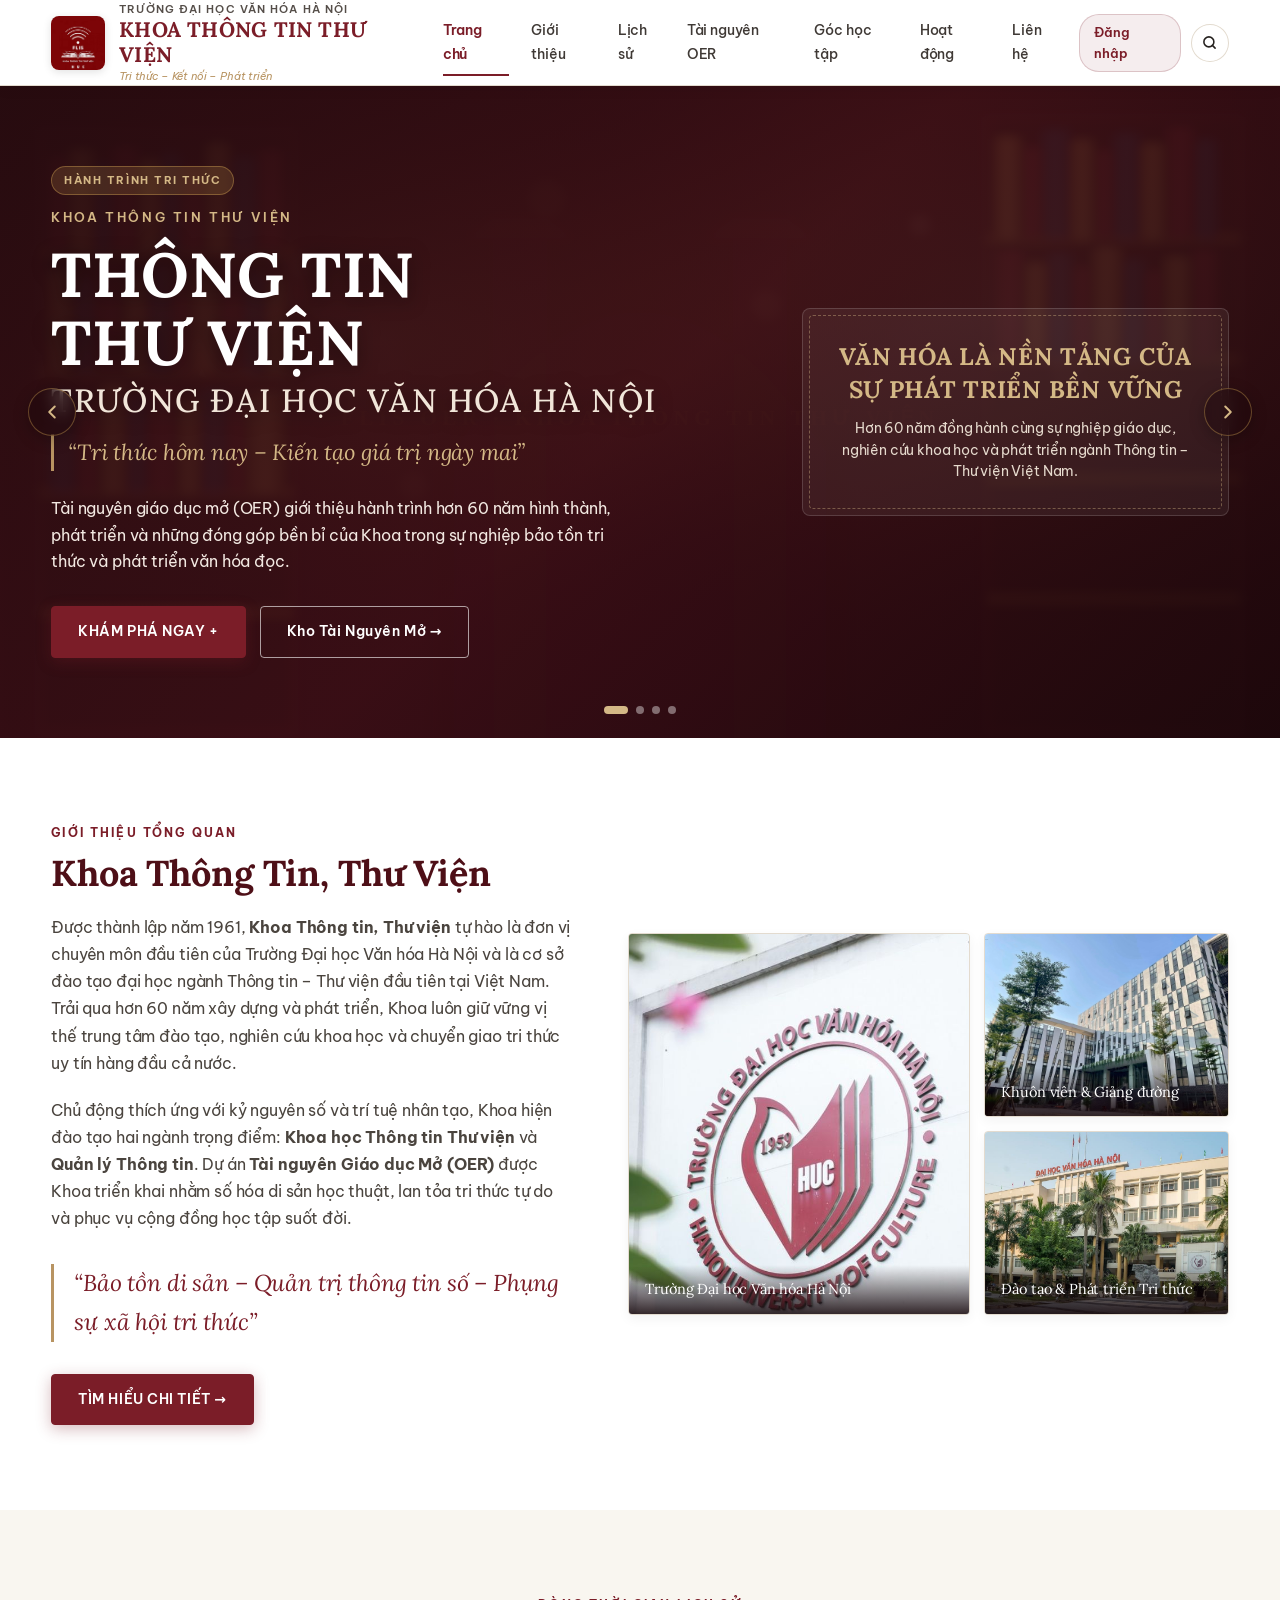
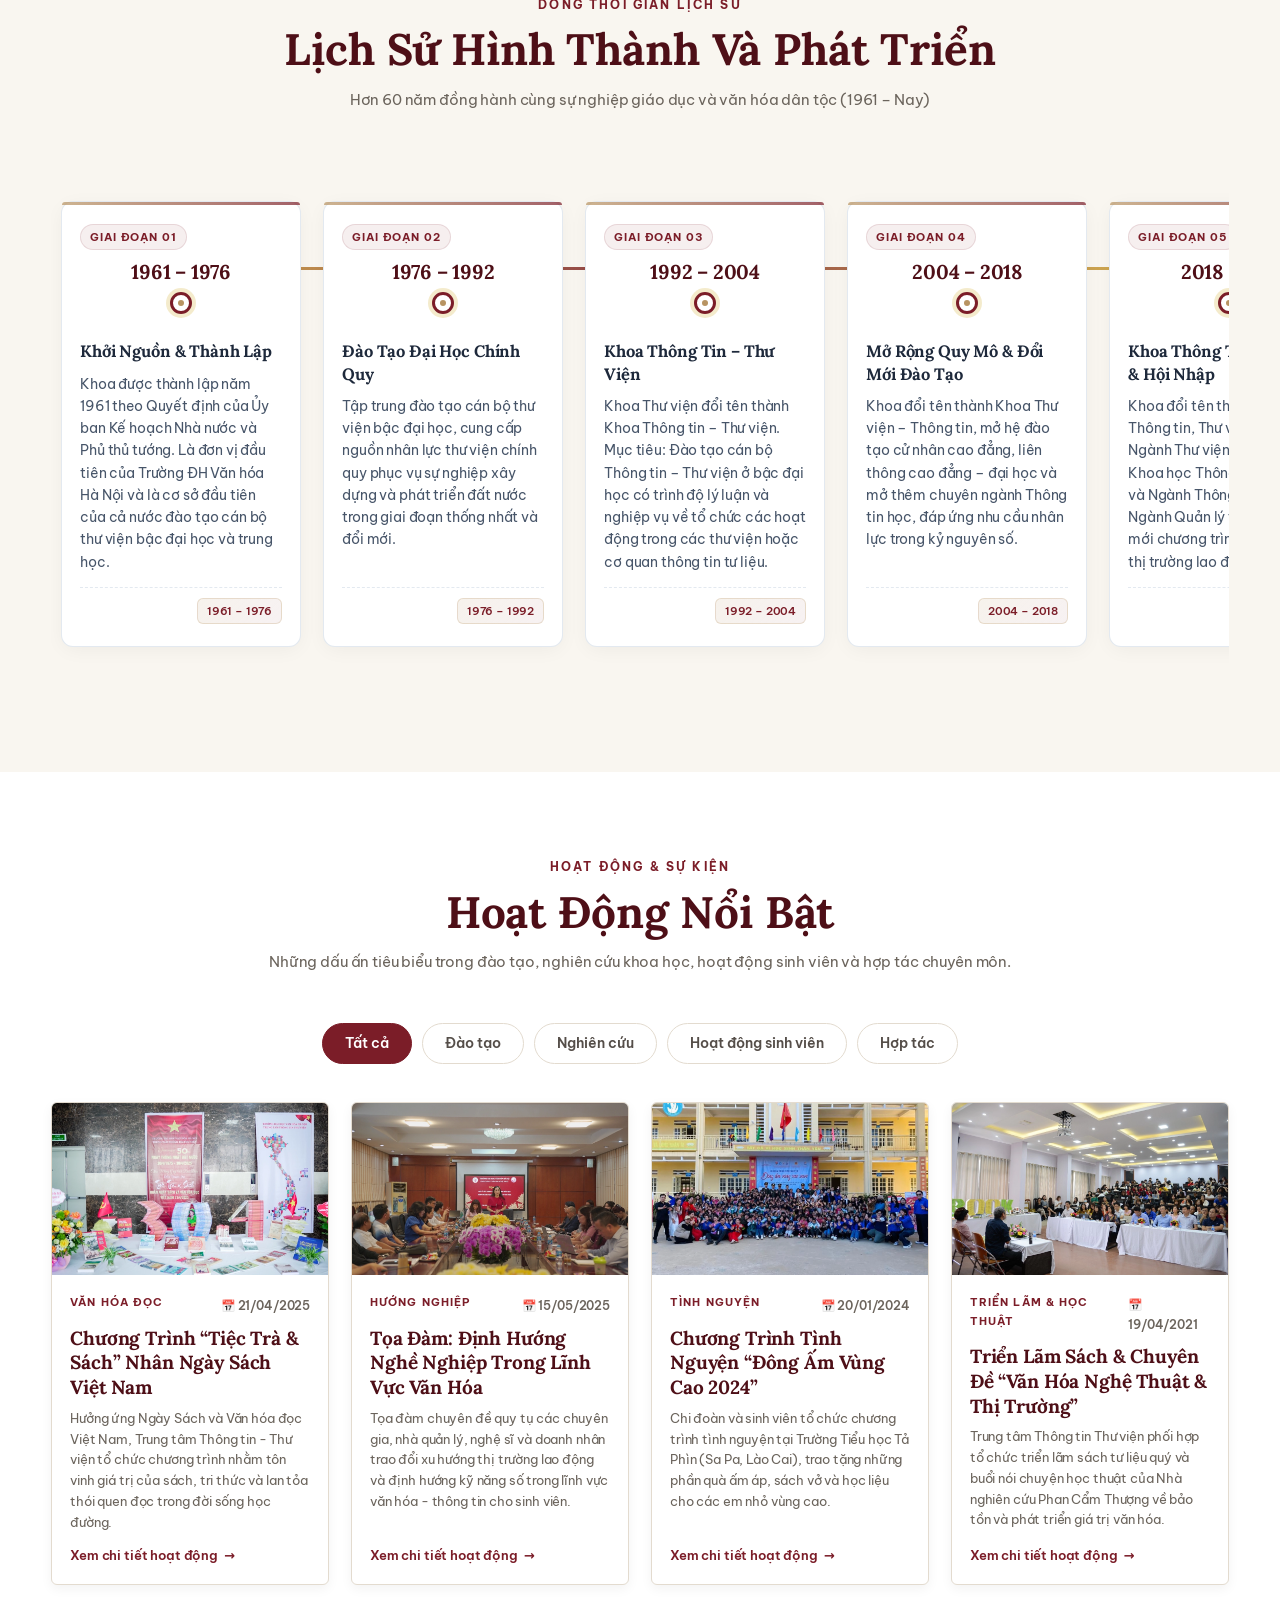
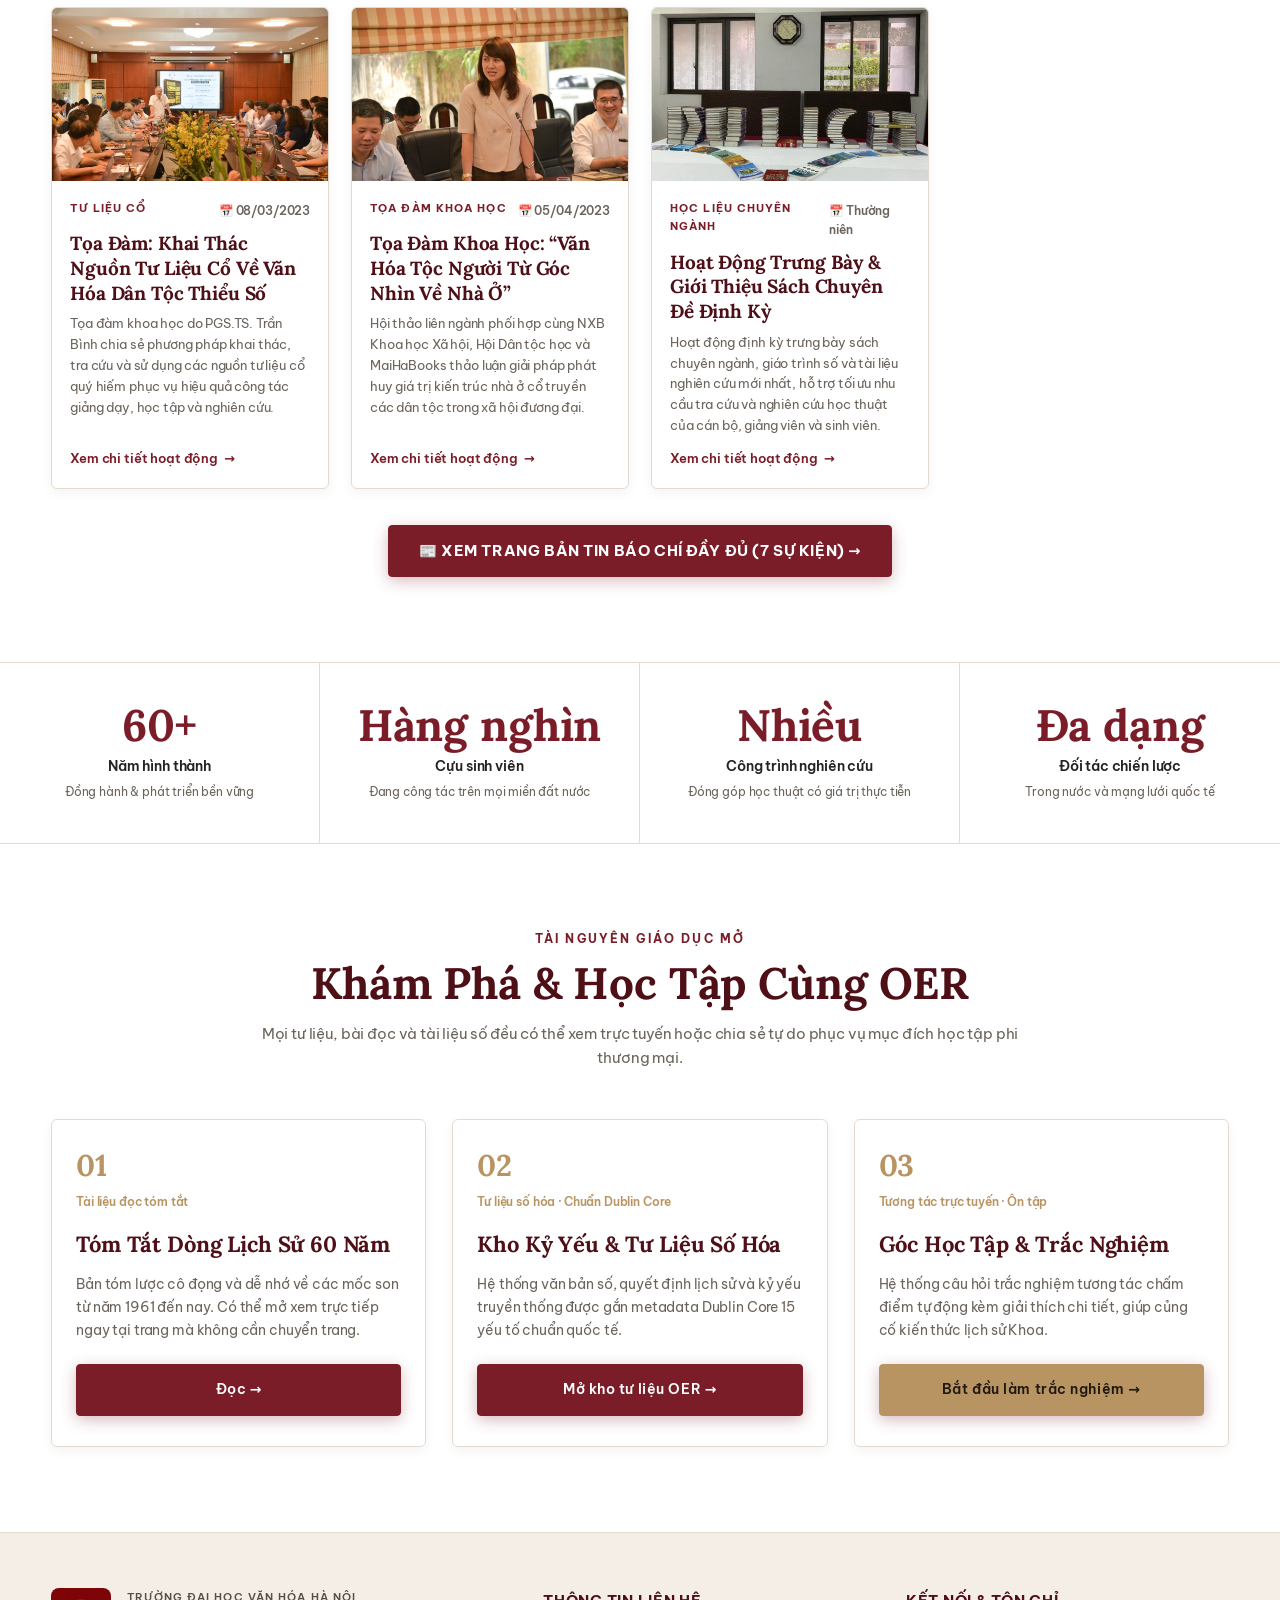
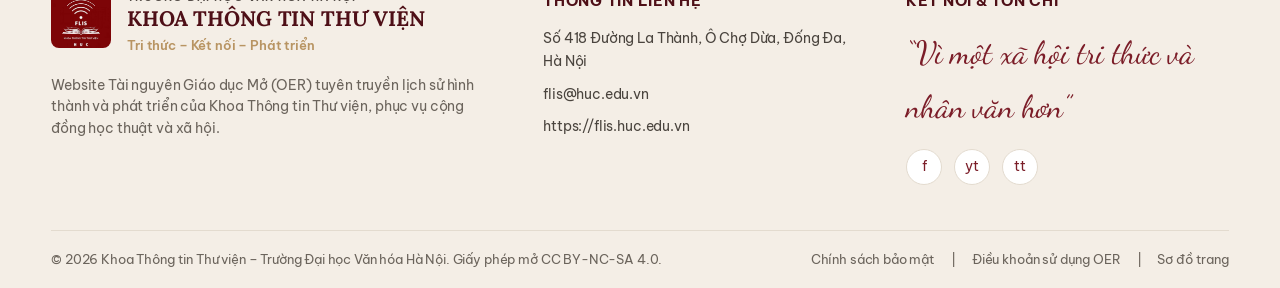
==== commit 5159412d: "Deploy Khoa TT-TV OER Website" ====
--- a/index.html
+++ b/index.html
@@ -27,7 +27,7 @@
         <a href="history.html">Lịch sử</a>
         <a href="resources.html">Tài nguyên OER</a>
         <a href="learning.html">Góc học tập</a>
-        <a href="#activities">Hoạt động</a>
+        <a href="activities.html">Hoạt động</a>
         <a href="#contact">Liên hệ</a>
       </nav>
 
@@ -382,6 +382,12 @@
           </div>
         </article>
       </div>
+
+      <div style="text-align:center; margin-top:36px;">
+        <a class="btn" href="activities.html" style="padding:13px 30px; font-size:14.5px; font-weight:700;">
+          📰 XEM TRANG BẢN TIN BÁO CHÍ ĐẦY ĐỦ (7 SỰ KIỆN) →
+        </a>
+      </div>
     </div>
   </section>
 
--- a/assets/css/style.css
+++ b/assets/css/style.css
@@ -1327,6 +1327,168 @@
   gap: 20px;
 }
 
+/* NEWS & EDITORIAL ARTICLES LAYOUT */
+.news-feed-grid {
+  display: flex;
+  flex-direction: column;
+  gap: 32px;
+}
+
+.news-article-card {
+  background: #ffffff;
+  border: 1px solid var(--line);
+  border-radius: 8px;
+  overflow: hidden;
+  box-shadow: var(--shadow-sm);
+  transition: transform 0.25s ease, box-shadow 0.25s ease, border-color 0.25s ease;
+  display: grid;
+  grid-template-columns: 360px 1fr;
+}
+
+.news-article-card:hover {
+  border-color: var(--wine);
+  box-shadow: var(--shadow);
+  transform: translateY(-3px);
+}
+
+.news-article-media {
+  background: var(--cream);
+  position: relative;
+  overflow: hidden;
+  min-height: 260px;
+}
+
+.news-article-media img {
+  width: 100%;
+  height: 100%;
+  object-fit: cover;
+  transition: transform 0.4s ease;
+}
+
+.news-article-card:hover .news-article-media img {
+  transform: scale(1.03);
+}
+
+.news-article-content {
+  padding: 28px 32px;
+  display: flex;
+  flex-direction: column;
+}
+
+.news-header-meta {
+  display: flex;
+  align-items: center;
+  gap: 12px;
+  margin-bottom: 12px;
+}
+
+.news-badge {
+  display: inline-block;
+  padding: 4px 10px;
+  background: rgba(123, 29, 40, 0.08);
+  color: var(--wine);
+  font-size: 11px;
+  font-weight: 700;
+  text-transform: uppercase;
+  letter-spacing: 0.08em;
+  border-radius: 4px;
+}
+
+.news-date {
+  font-size: 12.5px;
+  font-weight: 600;
+  color: var(--muted);
+}
+
+.news-article-title {
+  font-family: var(--serif);
+  font-size: 22px;
+  font-weight: 700;
+  color: var(--wine-dark);
+  line-height: 1.35;
+  margin-bottom: 14px;
+}
+
+.news-article-body {
+  font-size: 14.5px;
+  line-height: 1.78;
+  color: #334155;
+  margin-bottom: 20px;
+  flex-grow: 1;
+}
+
+.news-article-body p {
+  margin-bottom: 10px;
+}
+
+.news-article-body p:last-child {
+  margin-bottom: 0;
+}
+
+.news-article-body em {
+  font-style: italic;
+  color: var(--wine-dark);
+}
+
+.news-meta-bottom {
+  margin-top: auto;
+  padding: 12px 16px;
+  background: var(--cream, #fdfbf7);
+  border: 1px solid #e2e8f0;
+  border-left: 3.5px solid var(--wine);
+  border-radius: 6px;
+  font-size: 13px;
+  color: #475569;
+  display: flex;
+  flex-wrap: wrap;
+  gap: 12px 20px;
+}
+
+.news-meta-bottom span {
+  display: inline-flex;
+  align-items: center;
+  gap: 5px;
+}
+
+.news-meta-bottom strong {
+  color: var(--ink);
+}
+
+/* FEATURED TOP STORY HERO IN ACTIVITIES PAGE */
+.news-spotlight {
+  background: #ffffff;
+  border: 1px solid var(--line);
+  border-radius: 10px;
+  overflow: hidden;
+  box-shadow: var(--shadow);
+  margin-bottom: 40px;
+  display: grid;
+  grid-template-columns: 1.1fr 1fr;
+}
+
+.news-spotlight-media {
+  background: var(--cream);
+  min-height: 380px;
+}
+
+.news-spotlight-media img {
+  width: 100%;
+  height: 100%;
+  object-fit: cover;
+}
+
+.news-spotlight-content {
+  padding: 36px 40px;
+  display: flex;
+  flex-direction: column;
+}
+
+@media (max-width: 900px) {
+  .news-article-card { grid-template-columns: 1fr; }
+  .news-article-media { min-height: 220px; }
+  .news-spotlight { grid-template-columns: 1fr; }
+}
+
 /* RESPONSIVE */
 @media (max-width: 1024px) {
   .navlinks { display: none; }
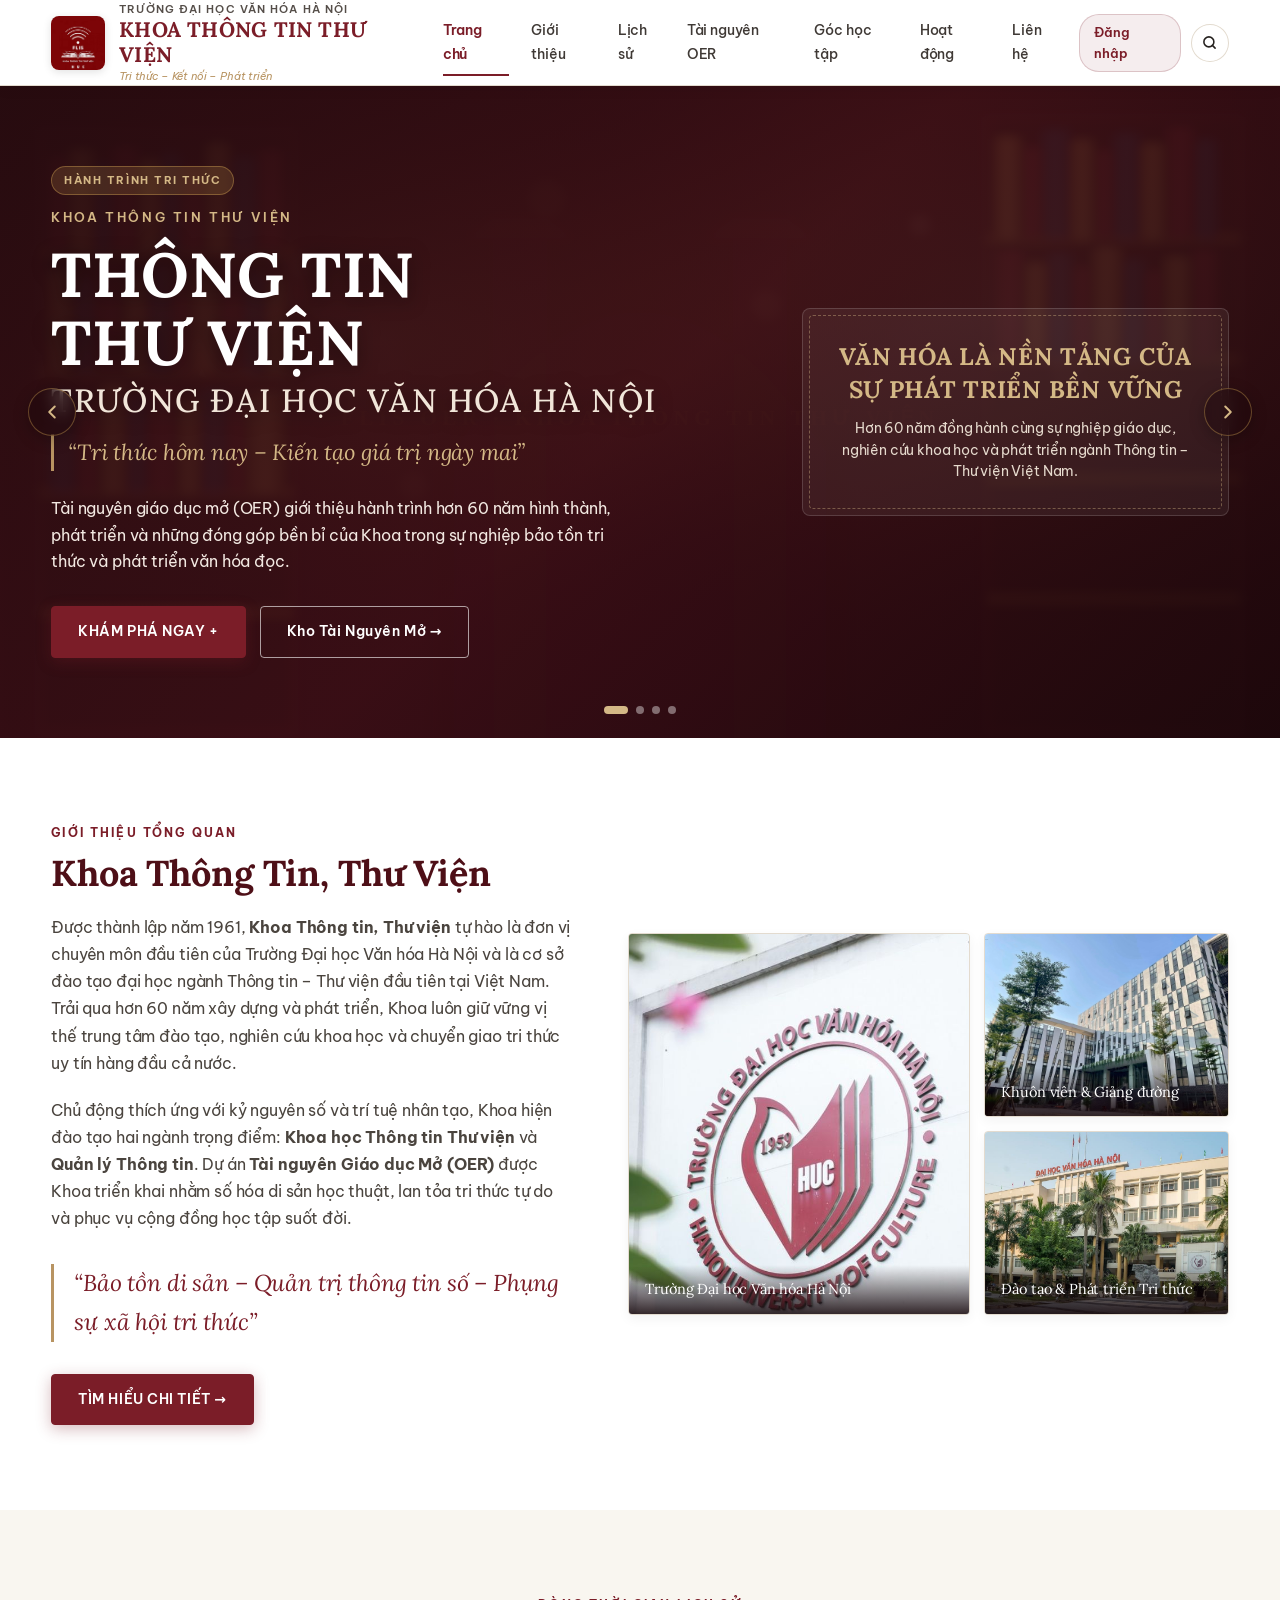
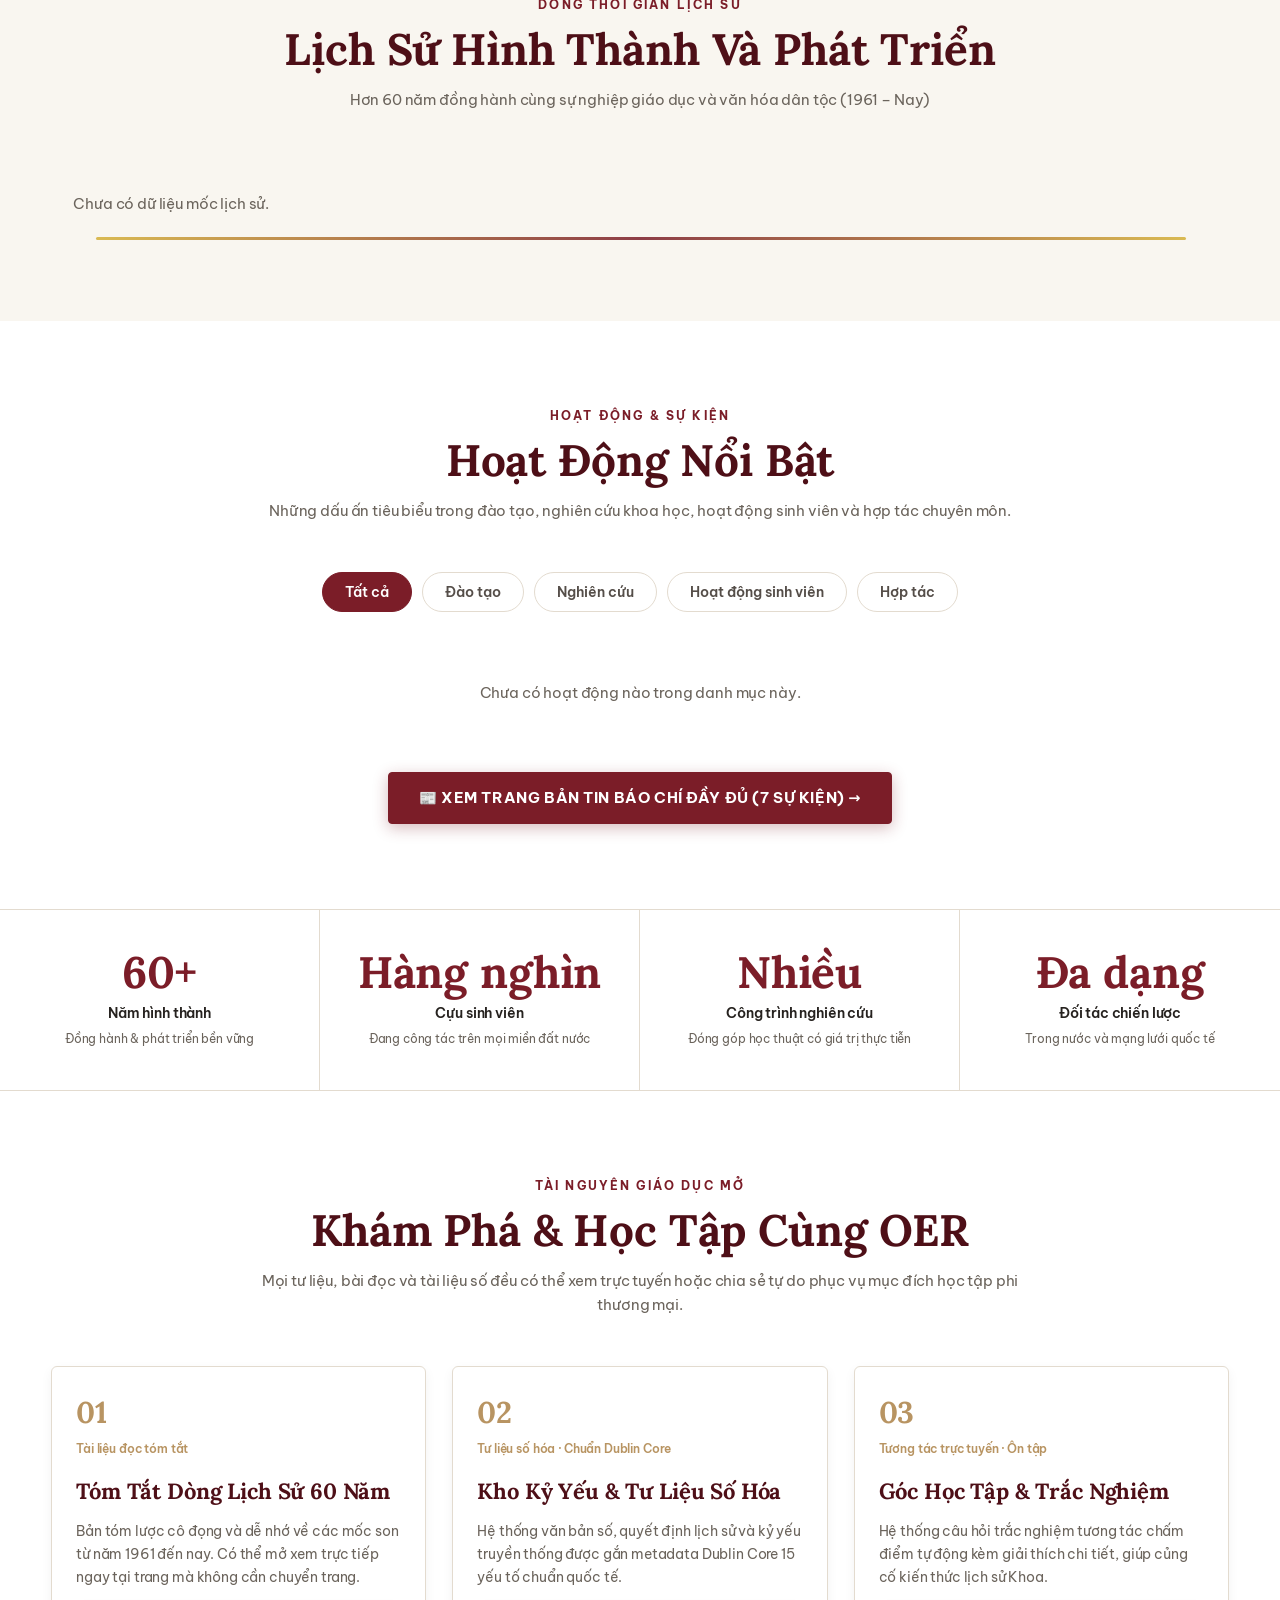
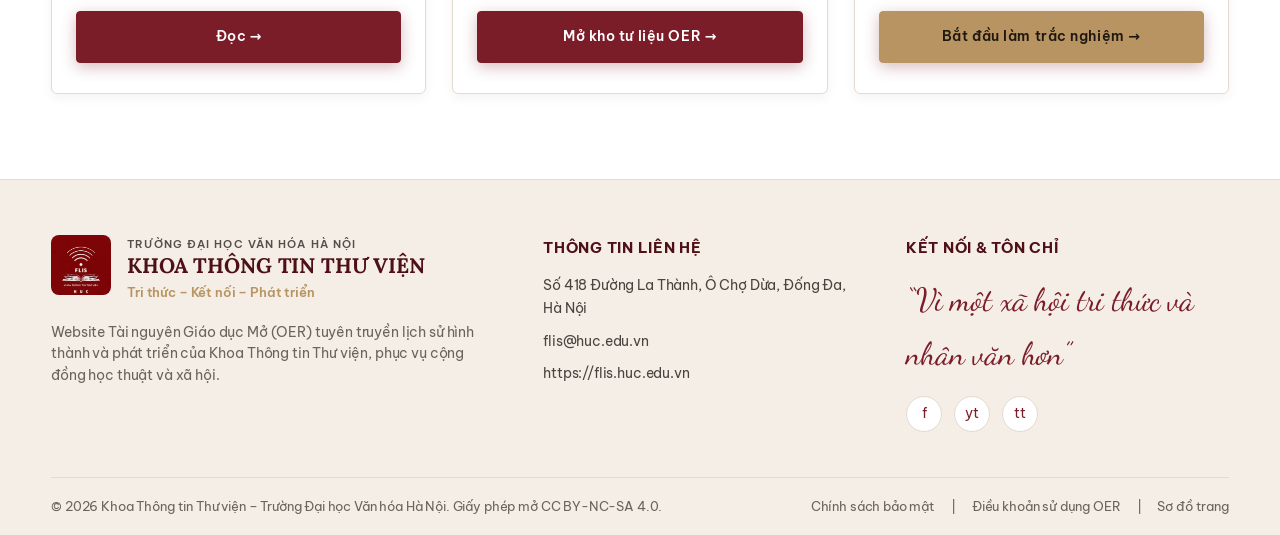
==== commit 0f3831aa: "Deploy Khoa TT-TV OER Website" ====
--- a/index.html
+++ b/index.html
@@ -239,9 +239,82 @@
         <p class="section-desc">Hơn 60 năm đồng hành cùng sự nghiệp giáo dục và văn hóa dân tộc (1961 – Nay)</p>
       </div>
 
-      <div class="timeline-wrap">
-        <div class="timeline" id="timelineData"></div>
-      </div>
+        <div class="timeline" id="timelineData">
+          <article class="milestone" data-id="ms-1">
+            <div class="milestone-badge-top">Giai đoạn 01</div>
+            <div class="milestone-node">
+              <div class="milestone-year">1961 – 1976</div>
+              <div class="milestone-dot"><span class="dot-inner"></span></div>
+            </div>
+            <div class="milestone-content">
+              <h3 class="milestone-title">Khởi Nguồn & Thành Lập</h3>
+              <p class="milestone-desc">Khoa được thành lập năm 1961 theo Quyết định của Ủy ban Kế hoạch Nhà nước và Phủ thủ tướng. Là đơn vị đầu tiên của Trường ĐH Văn hóa Hà Nội và là cơ sở đầu tiên của cả nước đào tạo cán bộ thư viện bậc đại học và trung học.</p>
+            </div>
+            <div class="milestone-meta">
+              <span class="oer-badge">1961 – 1976</span>
+            </div>
+          </article>
+
+          <article class="milestone" data-id="ms-2">
+            <div class="milestone-badge-top">Giai đoạn 02</div>
+            <div class="milestone-node">
+              <div class="milestone-year">1976 – 1992</div>
+              <div class="milestone-dot"><span class="dot-inner"></span></div>
+            </div>
+            <div class="milestone-content">
+              <h3 class="milestone-title">Đào Tạo Đại Học Chính Quy</h3>
+              <p class="milestone-desc">Tập trung đào tạo cán bộ thư viện bậc đại học, cung cấp nguồn nhân lực thư viện chính quy phục vụ sự nghiệp xây dựng và phát triển đất nước trong giai đoạn thống nhất và đổi mới.</p>
+            </div>
+            <div class="milestone-meta">
+              <span class="oer-badge">1976 – 1992</span>
+            </div>
+          </article>
+
+          <article class="milestone" data-id="ms-3">
+            <div class="milestone-badge-top">Giai đoạn 03</div>
+            <div class="milestone-node">
+              <div class="milestone-year">1992 – 2004</div>
+              <div class="milestone-dot"><span class="dot-inner"></span></div>
+            </div>
+            <div class="milestone-content">
+              <h3 class="milestone-title">Khoa Thông Tin – Thư Viện</h3>
+              <p class="milestone-desc">Khoa Thư viện đổi tên thành Khoa Thông tin – Thư viện. Mục tiêu: Đào tạo cán bộ Thông tin – Thư viện ở bậc đại học có trình độ lý luận và nghiệp vụ về tổ chức các hoạt động trong các thư viện hoặc cơ quan thông tin tư liệu.</p>
+            </div>
+            <div class="milestone-meta">
+              <span class="oer-badge">1992 – 2004</span>
+            </div>
+          </article>
+
+          <article class="milestone" data-id="ms-4">
+            <div class="milestone-badge-top">Giai đoạn 04</div>
+            <div class="milestone-node">
+              <div class="milestone-year">2004 – 2018</div>
+              <div class="milestone-dot"><span class="dot-inner"></span></div>
+            </div>
+            <div class="milestone-content">
+              <h3 class="milestone-title">Mở Rộng Quy Mô & Đổi Mới Đào Tạo</h3>
+              <p class="milestone-desc">Khoa đổi tên thành Khoa Thư viện – Thông tin, mở hệ đào tạo cử nhân cao đẳng, liên thông cao đẳng – đại học và mở thêm chuyên ngành Thông tin học, đáp ứng nhu cầu nhân lực trong kỷ nguyên số.</p>
+            </div>
+            <div class="milestone-meta">
+              <span class="oer-badge">2004 – 2018</span>
+            </div>
+          </article>
+
+          <article class="milestone" data-id="ms-5">
+            <div class="milestone-badge-top">Giai đoạn 05</div>
+            <div class="milestone-node">
+              <div class="milestone-year">2018 – Nay</div>
+              <div class="milestone-dot"><span class="dot-inner"></span></div>
+            </div>
+            <div class="milestone-content">
+              <h3 class="milestone-title">Khoa Thông Tin, Thư Viện & Hội Nhập</h3>
+              <p class="milestone-desc">Khoa đổi tên thành Khoa Thông tin, Thư viện; đổi tên Ngành Thư viện thành Ngành Khoa học Thông tin thư viện và Ngành Thông tin học thành Ngành Quản lý thông tin. Đặc biệt, từ khóa K65, Khoa đã chính thức chia tách ngành Thông tin – Thư viện thành hai chuyên ngành đào tạo chuyên sâu: Quản trị thư viện và Thư viện và Thiết bị trường học, đáp ứng nhu cầu thực tiễn của thị trường lao động và chuyển đổi số.</p>
+            </div>
+            <div class="milestone-meta">
+              <span class="oer-badge">2018 – Nay</span>
+            </div>
+          </article>
+        </div>
     </div>
   </section>
 
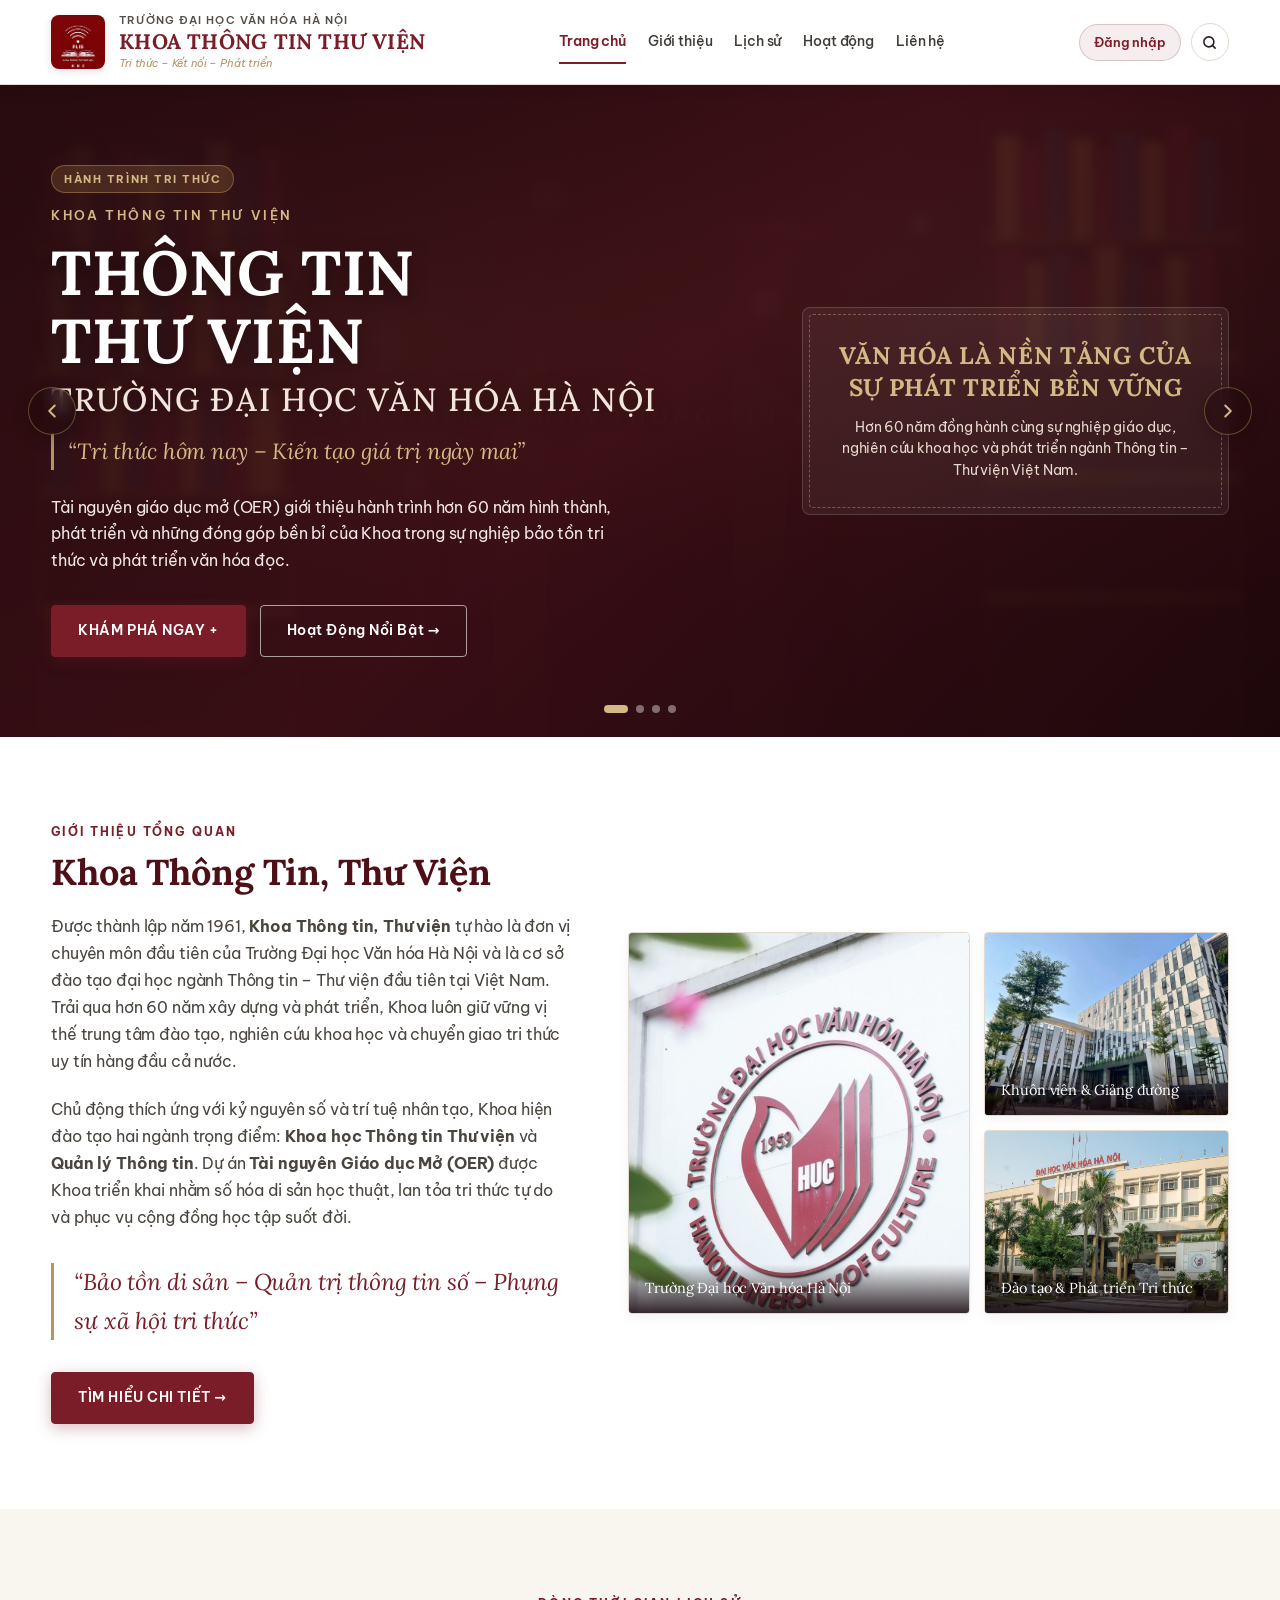
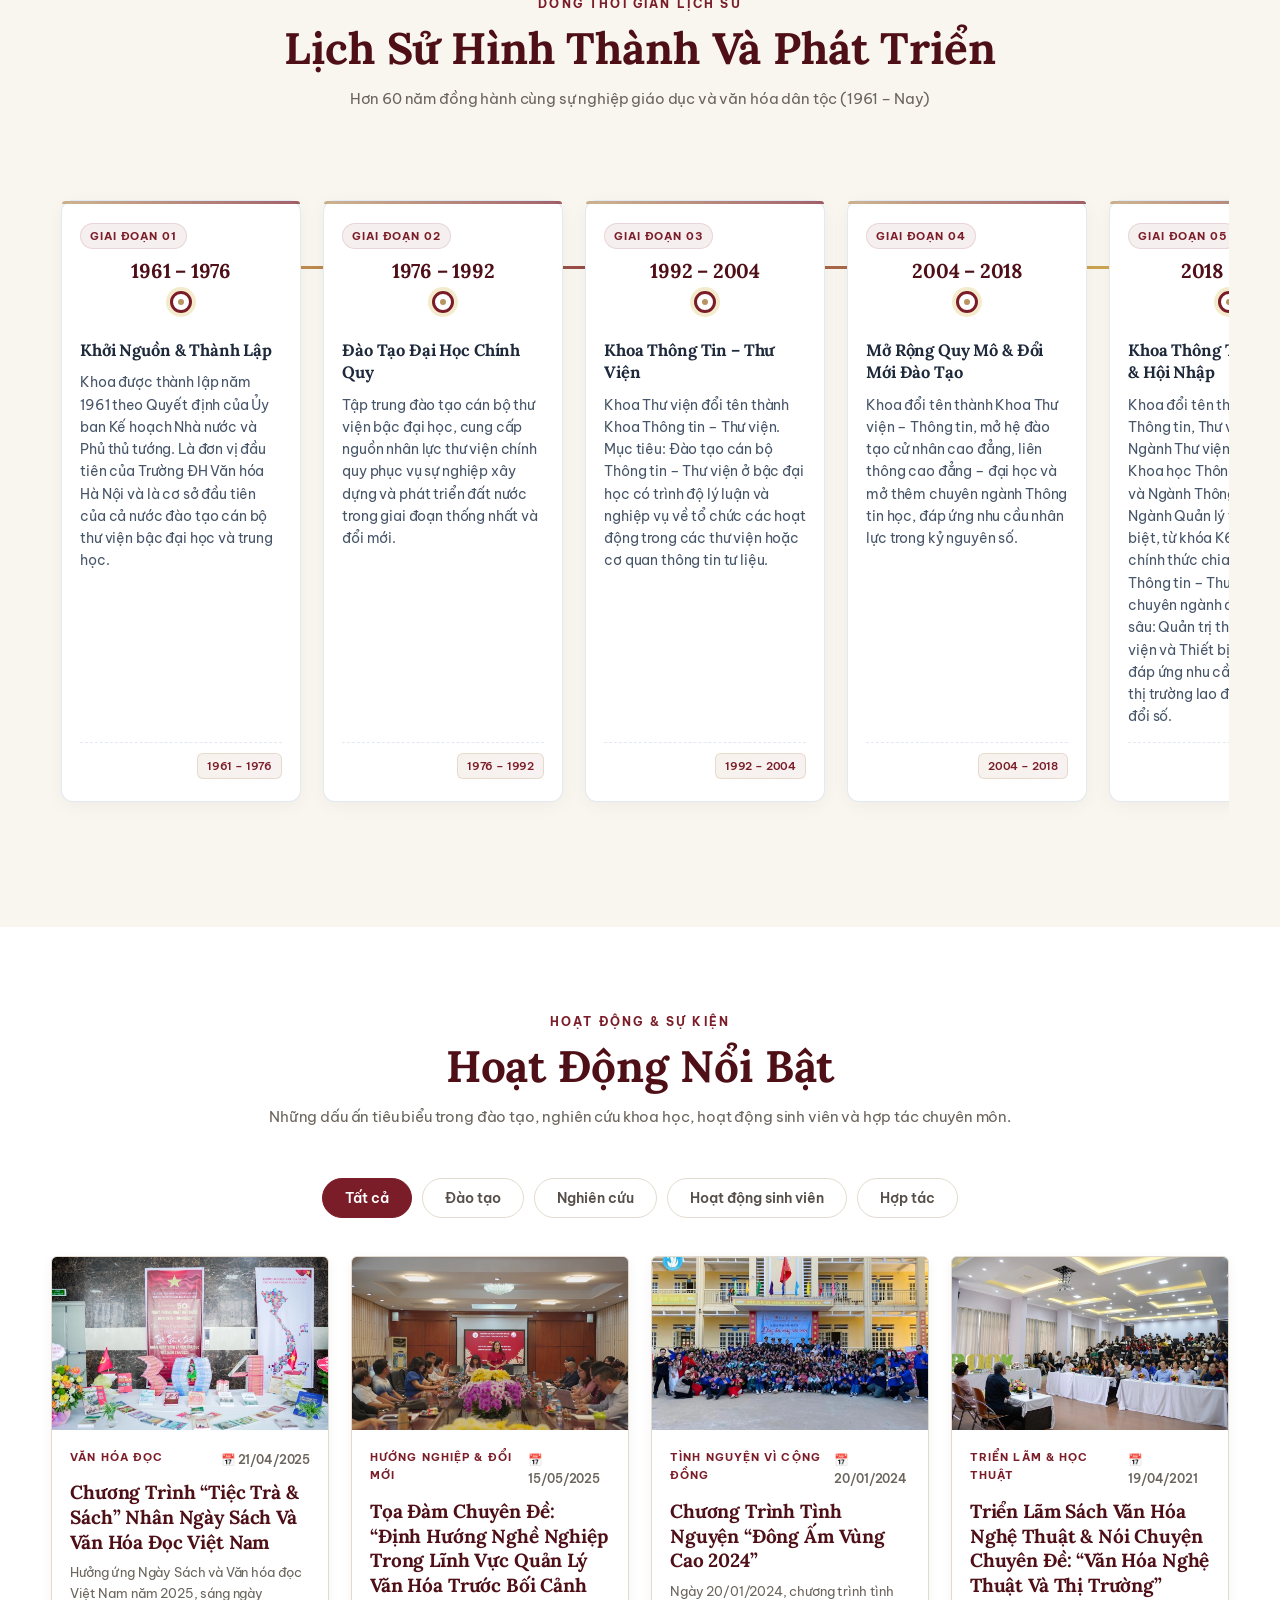
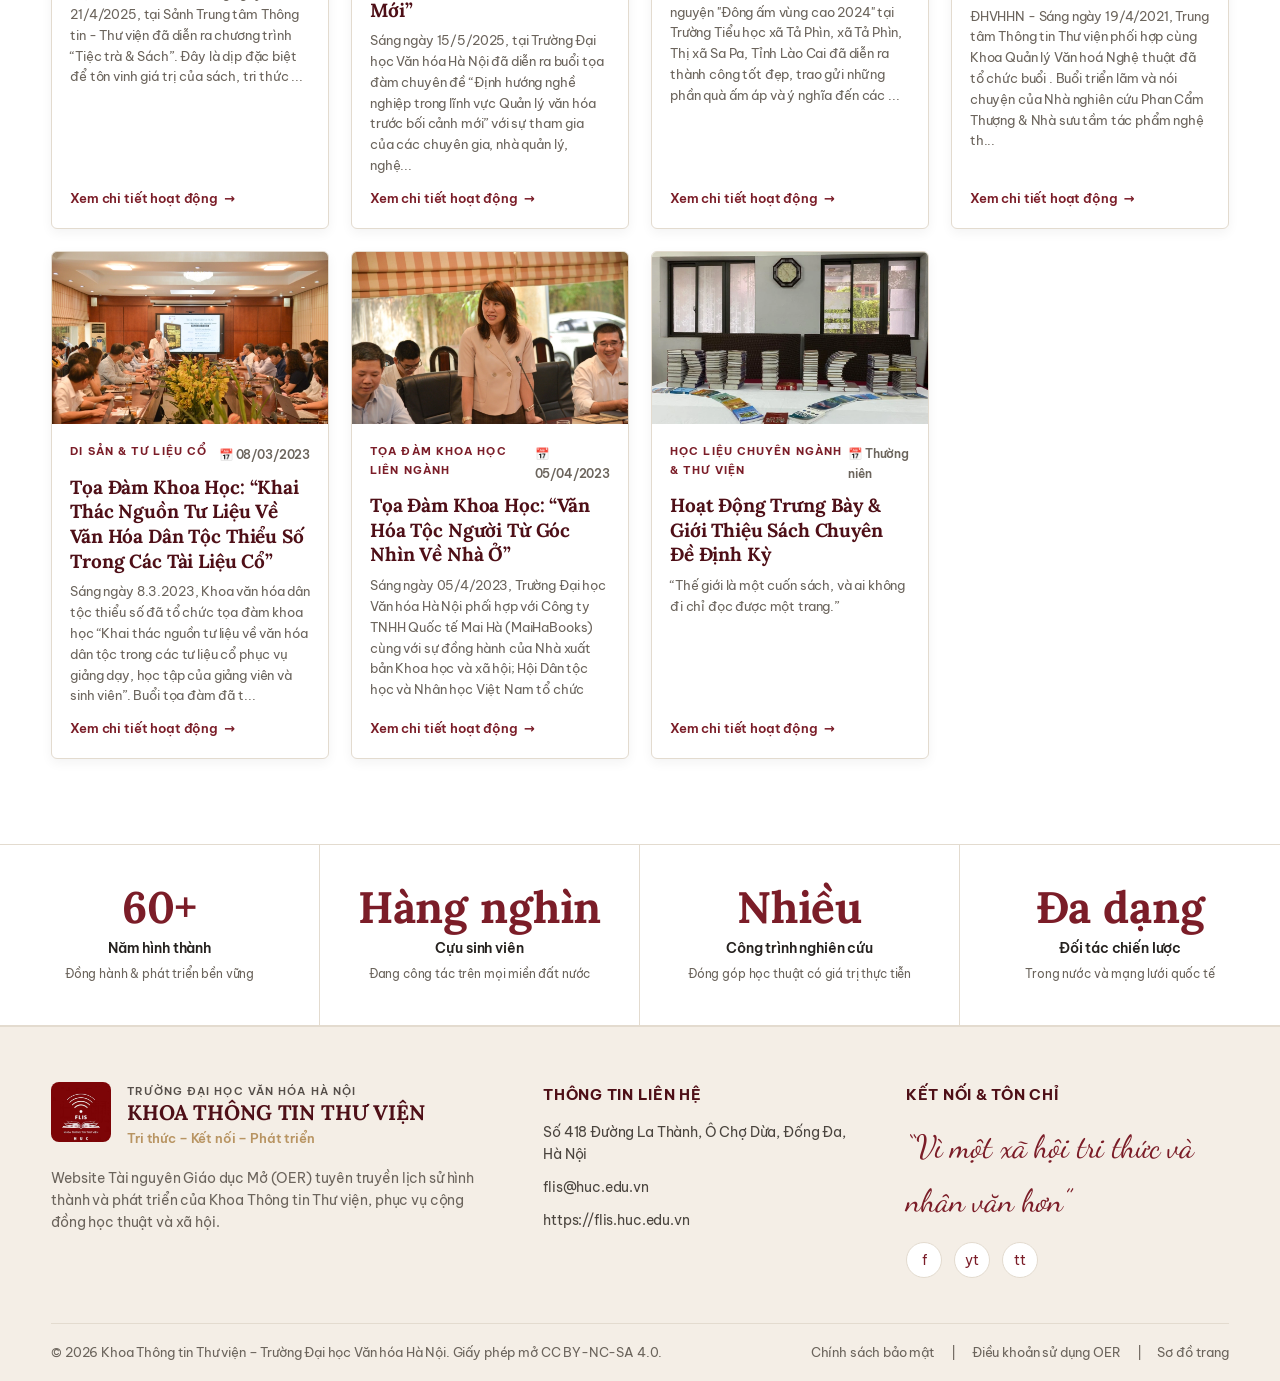
==== commit 43dbce9c: "Deploy Khoa TT-TV OER Website" ====
--- a/index.html
+++ b/index.html
@@ -1,593 +1,559 @@
-<!doctype html>
-<html lang="vi">
-<head>
-  <meta charset="utf-8">
-  <meta name="viewport" content="width=device-width, initial-scale=1.0">
-  <title>Khoa Thông tin Thư viện – Trường Đại học Văn hóa Hà Nội | Tài nguyên Giáo dục Mở</title>
-  <meta name="description" content="Tài nguyên giáo dục mở (OER) tuyên truyền và giới thiệu về lịch sử hình thành, phát triển hơn 60 năm của Khoa Thông tin Thư viện - Trường Đại học Văn hóa Hà Nội.">
-  <link rel="stylesheet" href="assets/css/style.css">
-</head>
-<body>
-
-  <!-- 1. HEADER / TOPBAR -->
-  <header class="topbar">
-    <div class="container nav">
-      <a class="brand" href="index.html">
-        <img class="dyn-logo" src="assets/images/flis-logo.jpg" alt="Logo Khoa Thông tin Thư viện" width="54" height="54">
-        <div class="brand-text">
-          <span class="brand-kicker">Trường Đại học Văn hóa Hà Nội</span>
-          <span class="brand-name">KHOA THÔNG TIN THƯ VIỆN</span>
-          <span class="brand-slogan dyn-slogan">Tri thức – Kết nối – Phát triển</span>
-        </div>
-      </a>
-      
-      <nav class="navlinks">
-        <a class="active" href="index.html">Trang chủ</a>
-        <a href="about.html">Giới thiệu</a>
-        <a href="history.html">Lịch sử</a>
-        <a href="resources.html">Tài nguyên OER</a>
-        <a href="learning.html">Góc học tập</a>
-        <a href="activities.html">Hoạt động</a>
-        <a href="#contact">Liên hệ</a>
-      </nav>
-
-      <div class="nav-actions">
-        <a class="admin-nav-btn" href="admin.html" title="Đăng nhập quản trị">
-          <span>Đăng nhập</span>
-        </a>
-        <button class="search-btn" aria-label="Tìm kiếm tư liệu">
-          <svg width="15" height="15" viewBox="0 0 24 24" fill="none" stroke="currentColor" stroke-width="2.5" stroke-linecap="round" stroke-linejoin="round"><circle cx="11" cy="11" r="8"></circle><line x1="21" y1="21" x2="16.65" y2="16.65"></line></svg>
-        </button>
-        <button class="menu-btn" aria-label="Mở menu">☰</button>
-      </div>
-    </div>
-  </header>
-
-  <!-- 2. HERO BANNER & CAROUSEL -->
-  <section class="hero" id="heroCarousel">
-    <!-- Nút điều hướng Trái & Phải tối giản -->
-    <button class="hero-nav-btn hero-prev-btn" id="heroPrevBtn" aria-label="Slide trước" title="Slide trước">
-      <svg width="22" height="22" viewBox="0 0 24 24" fill="none" stroke="currentColor" stroke-width="2.2" stroke-linecap="round" stroke-linejoin="round">
-        <polyline points="15 18 9 12 15 6"></polyline>
-      </svg>
-    </button>
-    <button class="hero-nav-btn hero-next-btn" id="heroNextBtn" aria-label="Slide tiếp theo" title="Slide tiếp theo">
-      <svg width="22" height="22" viewBox="0 0 24 24" fill="none" stroke="currentColor" stroke-width="2.2" stroke-linecap="round" stroke-linejoin="round">
-        <polyline points="9 18 15 12 9 6"></polyline>
-      </svg>
-    </button>
-
-    <!-- Slides Wrapper -->
-    <div class="hero-slides-wrapper">
-      <!-- SLIDE 1: Truyền thống & Học thuật -->
-      <div class="hero-slide slide-theme-1 active" data-slide="0">
-        <div class="container hero-inner">
-          <div class="hero-content">
-            <div class="slide-badge-tag">HÀNH TRÌNH TRI THỨC</div>
-            <div class="hero-sub">Khoa Thông tin Thư viện</div>
-            <h1 class="hero-title">
-              THÔNG TIN<br>THƯ VIỆN
-              <span>TRƯỜNG ĐẠI HỌC VĂN HÓA HÀ NỘI</span>
-            </h1>
-            <div class="hero-motto dyn-hero-motto">
-              “Tri thức hôm nay – Kiến tạo giá trị ngày mai”
-            </div>
-            <p class="hero-desc">
-              Tài nguyên giáo dục mở (OER) giới thiệu hành trình hơn 60 năm hình thành, phát triển và những đóng góp bền bỉ của Khoa trong sự nghiệp bảo tồn tri thức và phát triển văn hóa đọc.
-            </p>
-            <div style="display:flex; gap:14px; flex-wrap:wrap;">
-              <a class="btn" href="#timeline">KHÁM PHÁ NGAY +</a>
-              <a class="btn btn-outline" href="resources.html">Kho Tài Nguyên Mở →</a>
-            </div>
-          </div>
-
-          <div class="hero-badge-box">
-            <h3>VĂN HÓA LÀ NỀN TẢNG CỦA SỰ PHÁT TRIỂN BỀN VỮNG</h3>
-            <p>Hơn 60 năm đồng hành cùng sự nghiệp giáo dục, nghiên cứu khoa học và phát triển ngành Thông tin – Thư viện Việt Nam.</p>
-          </div>
-        </div>
-      </div>
-
-      <!-- SLIDE 2: Kỷ nguyên Số & Học liệu Mở OER -->
-      <div class="hero-slide slide-theme-2" data-slide="1">
-        <div class="container hero-inner">
-          <div class="hero-content">
-            <div class="slide-badge-tag tag-digital">CHUYỂN ĐỔI SỐ & HỌC LIỆU MỞ</div>
-            <div class="hero-sub">Tài Nguyên Giáo Dục Mở (OER)</div>
-            <h1 class="hero-title">
-              KHO HỌC LIỆU SỐ<br>& TƯ LIỆU MỞ
-              <span>CHIA SẺ TRI THỨC VÌ CỘNG ĐỒNG</span>
-            </h1>
-            <div class="hero-motto motto-digital">
-              “Kết nối tri thức – Mở rộng tương lai”
-            </div>
-            <p class="hero-desc">
-              Hệ thống số hóa kỷ yếu, giáo trình chuyên ngành, tài liệu nghiên cứu và công trình khoa học chất lượng cao, phục vụ bạn đọc, giảng viên và sinh viên cả nước.
-            </p>
-            <div style="display:flex; gap:14px; flex-wrap:wrap;">
-              <a class="btn btn-gold" href="resources.html">TRA CỨU TÀI LIỆU →</a>
-              <a class="btn btn-outline" href="learning.html">Góc Học Tập Quiz →</a>
-            </div>
-          </div>
-
-          <div class="hero-badge-box badge-box-digital">
-            <div style="font-size:11.5px; letter-spacing:0.15em; color:#7dd3fc; margin-bottom:6px; font-weight:700;">OPEN EDUCATIONAL RESOURCES</div>
-            <h3>TIÊN PHONG CHUYỂN ĐỔI SỐ NGÀNH THƯ VIỆN</h3>
-            <p>Số hóa nguồn học liệu, thúc đẩy văn hóa đọc và phát triển năng lực số cho thế hệ sinh viên trong kỷ nguyên trí tuệ nhân tạo.</p>
-          </div>
-        </div>
-      </div>
-
-      <!-- SLIDE 3: 60 Năm Tự Hào & Kết Nối -->
-      <div class="hero-slide slide-theme-3" data-slide="2">
-        <div class="container hero-inner">
-          <div class="hero-content">
-            <div class="slide-badge-tag tag-heritage">TRUYỀN THỐNG 60+ NĂM</div>
-            <div class="hero-sub">Tự Hào & Hội Nhập</div>
-            <h1 class="hero-title">
-              HƠN 60 NĂM<br>HÌNH THÀNH & PHÁT TRIỂN
-              <span>TỪ NĂM 1961 ĐẾN NAY</span>
-            </h1>
-            <div class="hero-motto motto-heritage">
-              “Vững bước truyền thống – Tự tin hội nhập”
-            </div>
-            <p class="hero-desc">
-              Nơi đào tạo hàng nghìn cán bộ quản lý thông tin, chuyên gia thư viện và chuyên viên chuyển đổi số hàng đầu cho các viện nghiên cứu, trường đại học và cơ quan văn hóa.
-            </p>
-            <div style="display:flex; gap:14px; flex-wrap:wrap;">
-              <a class="btn" href="history.html">XEM LỊCH SỬ KHOA →</a>
-              <a class="btn btn-outline" href="about.html">Về Chúng Tôi →</a>
-            </div>
-          </div>
-
-          <div class="hero-badge-box badge-box-heritage">
-            <div style="font-size:11.5px; letter-spacing:0.15em; color:var(--gold-light); margin-bottom:6px; font-weight:700;">FLIS ALUMNI NETWORK</div>
-            <h3>MẠNG LƯỚI CỰU SINH VIÊN TOÀN QUỐC</h3>
-            <p>Gắn kết các thế hệ thầy và trò, lan tỏa những giá trị nhân văn và tinh thần phụng sự tri thức cho xã hội.</p>
-          </div>
-        </div>
-      </div>
-
-      <!-- SLIDE 4: Nghiên Cứu Khoa Học & Hợp Tác Quốc Tế -->
-      <div class="hero-slide slide-theme-4" data-slide="3">
-        <div class="container hero-inner">
-          <div class="hero-content">
-            <div class="slide-badge-tag tag-research">NGHIÊN CỨU & HỢP TÁC QUỐC TẾ</div>
-            <div class="hero-sub">Học Thuật & Đổi Mới Sáng Tạo</div>
-            <h1 class="hero-title">
-              KHOA HỌC THÔNG TIN<br>& BẢO TỒN DI SẢN
-              <span>KẾT NỐI HỌC THUẬT TOÀN CẦU</span>
-            </h1>
-            <div class="hero-motto motto-research">
-              “Đổi mới tư duy – Nâng tầm tri thức học thuật”
-            </div>
-            <p class="hero-desc">
-              Chủ trì nhiều đề tài nghiên cứu cấp Bộ, công bố quốc tế, đào tạo chuyên sâu và hợp tác chặt chẽ cùng các thư viện đại học, viện nghiên cứu lớn trong và ngoài nước.
-            </p>
-            <div style="display:flex; gap:14px; flex-wrap:wrap;">
-              <a class="btn btn-gold" href="#activities">XEM HOẠT ĐỘNG KHOA →</a>
-              <a class="btn btn-outline" href="about.html">Về Dự Án OER →</a>
-            </div>
-          </div>
-
-          <div class="hero-badge-box badge-box-research">
-            <div style="font-size:11.5px; letter-spacing:0.15em; color:#c4b5fd; margin-bottom:6px; font-weight:700;">GLOBAL PARTNERSHIP</div>
-            <h3>LIÊN KẾT HỌC THUẬT QUỐC TẾ</h3>
-            <p>Hợp tác chiến lược cùng các tổ chức thông tin thư viện quốc tế, chia sẻ tài nguyên giáo dục mở (OER) và thúc đẩy công bố khoa học chất lượng cao.</p>
-          </div>
-        </div>
-      </div>
-    </div>
-
-    <!-- Dots Indicators (4 Slides) -->
-    <div class="hero-controls container">
-      <div class="dots">
-        <span class="dot-indicator active" data-slide="0" aria-label="Slide 1" title="Slide 1: Giới thiệu Khoa"></span>
-        <span class="dot-indicator" data-slide="1" aria-label="Slide 2" title="Slide 2: Học liệu mở OER"></span>
-        <span class="dot-indicator" data-slide="2" aria-label="Slide 3" title="Slide 3: Truyền thống 60 năm"></span>
-        <span class="dot-indicator" data-slide="3" aria-label="Slide 4" title="Slide 4: Nghiên cứu & Hợp tác"></span>
-      </div>
-    </div>
-  </section>
-
-  <!-- 3. VỀ CHÚNG TÔI -->
-  <section class="section" id="about">
-    <div class="container about-grid">
-      <div class="about-copy">
-        <div class="section-label">GIỚI THIỆU TỔNG QUAN</div>
-        <h2 class="sub-title">Khoa Thông Tin, Thư Viện</h2>
-        <p>
-          Được thành lập năm 1961, <strong>Khoa Thông tin, Thư viện</strong> tự hào là đơn vị chuyên môn đầu tiên của Trường Đại học Văn hóa Hà Nội và là cơ sở đào tạo đại học ngành Thông tin – Thư viện đầu tiên tại Việt Nam. Trải qua hơn 60 năm xây dựng và phát triển, Khoa luôn giữ vững vị thế trung tâm đào tạo, nghiên cứu khoa học và chuyển giao tri thức uy tín hàng đầu cả nước.
-        </p>
-        <p>
-          Chủ động thích ứng với kỷ nguyên số và trí tuệ nhân tạo, Khoa hiện đào tạo hai ngành trọng điểm: <strong>Khoa học Thông tin Thư viện</strong> và <strong>Quản lý Thông tin</strong>. Dự án <strong>Tài nguyên Giáo dục Mở (OER)</strong> được Khoa triển khai nhằm số hóa di sản học thuật, lan tỏa tri thức tự do và phục vụ cộng đồng học tập suốt đời.
-        </p>
-        <div class="about-quote">
-          “Bảo tồn di sản – Quản trị thông tin số – Phụng sự xã hội tri thức”
-        </div>
-        <div style="display:flex; gap:12px; flex-wrap:wrap; margin-top:20px;">
-          <a class="btn" href="about.html">TÌM HIỂU CHI TIẾT →</a>
-          <a class="btn btn-outline" href="resources.html">Kho Tư Liệu OER</a>
-        </div>
-      </div>
-
-      <div class="about-media-collage">
-        <div class="collage-box large">
-          <img id="aboutImgLarge" src="assets/images/truong-dai-hoc-van-hoa-ha-noi-1.jpg" alt="Trường Đại học Văn hóa Hà Nội" style="width:100%;height:100%;object-fit:cover;">
-          <div class="collage-caption">Trường Đại học Văn hóa Hà Nội</div>
-        </div>
-        <div class="collage-stack">
-          <div class="collage-box">
-            <img id="aboutImgStack1" src="assets/images/anh-toa-nha-5.jpg" alt="Khuôn viên và cơ sở đào tạo" style="width:100%;height:100%;object-fit:cover;">
-            <div class="collage-caption">Khuôn viên & Giảng đường</div>
-          </div>
-          <div class="collage-box">
-            <img id="aboutImgStack2" src="assets/images/cac-nganh-cua-truong-dai-hoc-van-hoa-ha-noi.jpg" alt="Đào tạo chuyên ngành và sinh viên" style="width:100%;height:100%;object-fit:cover;">
-            <div class="collage-caption">Đào tạo & Phát triển Tri thức</div>
-          </div>
-        </div>
-      </div>
-    </div>
-  </section>
-
-  <!-- 5. LỊCH SỬ HÌNH THÀNH VÀ PHÁT TRIỂN -->
-  <section class="section alt" id="timeline">
-    <div class="container">
-      <div class="section-head">
-        <div class="section-label">DÒNG THỜI GIAN LỊCH SỬ</div>
-        <h2 class="section-title">Lịch Sử Hình Thành Và Phát Triển</h2>
-        <p class="section-desc">Hơn 60 năm đồng hành cùng sự nghiệp giáo dục và văn hóa dân tộc (1961 – Nay)</p>
-      </div>
-
-        <div class="timeline" id="timelineData">
-          <article class="milestone" data-id="ms-1">
-            <div class="milestone-badge-top">Giai đoạn 01</div>
-            <div class="milestone-node">
-              <div class="milestone-year">1961 – 1976</div>
-              <div class="milestone-dot"><span class="dot-inner"></span></div>
-            </div>
-            <div class="milestone-content">
-              <h3 class="milestone-title">Khởi Nguồn & Thành Lập</h3>
-              <p class="milestone-desc">Khoa được thành lập năm 1961 theo Quyết định của Ủy ban Kế hoạch Nhà nước và Phủ thủ tướng. Là đơn vị đầu tiên của Trường ĐH Văn hóa Hà Nội và là cơ sở đầu tiên của cả nước đào tạo cán bộ thư viện bậc đại học và trung học.</p>
-            </div>
-            <div class="milestone-meta">
-              <span class="oer-badge">1961 – 1976</span>
-            </div>
-          </article>
-
-          <article class="milestone" data-id="ms-2">
-            <div class="milestone-badge-top">Giai đoạn 02</div>
-            <div class="milestone-node">
-              <div class="milestone-year">1976 – 1992</div>
-              <div class="milestone-dot"><span class="dot-inner"></span></div>
-            </div>
-            <div class="milestone-content">
-              <h3 class="milestone-title">Đào Tạo Đại Học Chính Quy</h3>
-              <p class="milestone-desc">Tập trung đào tạo cán bộ thư viện bậc đại học, cung cấp nguồn nhân lực thư viện chính quy phục vụ sự nghiệp xây dựng và phát triển đất nước trong giai đoạn thống nhất và đổi mới.</p>
-            </div>
-            <div class="milestone-meta">
-              <span class="oer-badge">1976 – 1992</span>
-            </div>
-          </article>
-
-          <article class="milestone" data-id="ms-3">
-            <div class="milestone-badge-top">Giai đoạn 03</div>
-            <div class="milestone-node">
-              <div class="milestone-year">1992 – 2004</div>
-              <div class="milestone-dot"><span class="dot-inner"></span></div>
-            </div>
-            <div class="milestone-content">
-              <h3 class="milestone-title">Khoa Thông Tin – Thư Viện</h3>
-              <p class="milestone-desc">Khoa Thư viện đổi tên thành Khoa Thông tin – Thư viện. Mục tiêu: Đào tạo cán bộ Thông tin – Thư viện ở bậc đại học có trình độ lý luận và nghiệp vụ về tổ chức các hoạt động trong các thư viện hoặc cơ quan thông tin tư liệu.</p>
-            </div>
-            <div class="milestone-meta">
-              <span class="oer-badge">1992 – 2004</span>
-            </div>
-          </article>
-
-          <article class="milestone" data-id="ms-4">
-            <div class="milestone-badge-top">Giai đoạn 04</div>
-            <div class="milestone-node">
-              <div class="milestone-year">2004 – 2018</div>
-              <div class="milestone-dot"><span class="dot-inner"></span></div>
-            </div>
-            <div class="milestone-content">
-              <h3 class="milestone-title">Mở Rộng Quy Mô & Đổi Mới Đào Tạo</h3>
-              <p class="milestone-desc">Khoa đổi tên thành Khoa Thư viện – Thông tin, mở hệ đào tạo cử nhân cao đẳng, liên thông cao đẳng – đại học và mở thêm chuyên ngành Thông tin học, đáp ứng nhu cầu nhân lực trong kỷ nguyên số.</p>
-            </div>
-            <div class="milestone-meta">
-              <span class="oer-badge">2004 – 2018</span>
-            </div>
-          </article>
-
-          <article class="milestone" data-id="ms-5">
-            <div class="milestone-badge-top">Giai đoạn 05</div>
-            <div class="milestone-node">
-              <div class="milestone-year">2018 – Nay</div>
-              <div class="milestone-dot"><span class="dot-inner"></span></div>
-            </div>
-            <div class="milestone-content">
-              <h3 class="milestone-title">Khoa Thông Tin, Thư Viện & Hội Nhập</h3>
-              <p class="milestone-desc">Khoa đổi tên thành Khoa Thông tin, Thư viện; đổi tên Ngành Thư viện thành Ngành Khoa học Thông tin thư viện và Ngành Thông tin học thành Ngành Quản lý thông tin. Đặc biệt, từ khóa K65, Khoa đã chính thức chia tách ngành Thông tin – Thư viện thành hai chuyên ngành đào tạo chuyên sâu: Quản trị thư viện và Thư viện và Thiết bị trường học, đáp ứng nhu cầu thực tiễn của thị trường lao động và chuyển đổi số.</p>
-            </div>
-            <div class="milestone-meta">
-              <span class="oer-badge">2018 – Nay</span>
-            </div>
-          </article>
-        </div>
-    </div>
-  </section>
-
-  <!-- 6. HOẠT ĐỘNG NỔI BẬT -->
-  <section class="section" id="activities">
-    <div class="container">
-      <div class="section-head">
-        <div class="section-label">HOẠT ĐỘNG & SỰ KIỆN</div>
-        <h2 class="section-title">Hoạt Động Nổi Bật</h2>
-        <p class="section-desc">Những dấu ấn tiêu biểu trong đào tạo, nghiên cứu khoa học, hoạt động sinh viên và hợp tác chuyên môn.</p>
-      </div>
-
-      <div class="filters">
-        <button class="filter-btn active" data-category="all">Tất cả</button>
-        <button class="filter-btn" data-category="daotao">Đào tạo</button>
-        <button class="filter-btn" data-category="nghiencuu">Nghiên cứu</button>
-        <button class="filter-btn" data-category="sinhvien">Hoạt động sinh viên</button>
-        <button class="filter-btn" data-category="hoptac">Hợp tác</button>
-      </div>
-
-      <div class="card-grid" id="activityGrid">
-        <article class="activity-card" data-id="act-1" style="cursor:pointer; display:flex; flex-direction:column;" tabindex="0" role="button" aria-label="Xem chi tiết Chương Trình “Tiệc Trà & Sách” Nhân Ngày Sách Việt Nam">
-          <div class="activity-card-img">
-            <img src="assets/images/event_tiec_tra_sach.png" alt="Chương Trình “Tiệc Trà & Sách” Nhân Ngày Sách Việt Nam" loading="lazy">
-          </div>
-          <div class="activity-card-body" style="display:flex; flex-direction:column; flex:1;">
-            <div style="display:flex; justify-content:space-between; align-items:center; margin-bottom:8px;">
-              <div class="activity-card-tag">Văn hóa đọc</div>
-              <small style="color:var(--muted); font-size:11.5px; font-weight:600;">📅 21/04/2025</small>
-            </div>
-            <h3 class="activity-card-title">Chương Trình “Tiệc Trà & Sách” Nhân Ngày Sách Việt Nam</h3>
-            <p class="activity-card-desc">Hưởng ứng Ngày Sách và Văn hóa đọc Việt Nam, Trung tâm Thông tin - Thư viện tổ chức chương trình nhằm tôn vinh giá trị của sách, tri thức và lan tỏa thói quen đọc trong đời sống học đường.</p>
-            <div style="margin-top:auto; padding-top:12px; color:var(--wine); font-size:13px; font-weight:600; display:flex; align-items:center; gap:6px;">
-              <span>Xem chi tiết hoạt động</span> <span style="transition:transform 0.2s;">→</span>
-            </div>
-          </div>
-        </article>
-
-        <article class="activity-card" data-id="act-2" style="cursor:pointer; display:flex; flex-direction:column;" tabindex="0" role="button" aria-label="Xem chi tiết Tọa Đàm: Định Hướng Nghề Nghiệp Trong Lĩnh Vực Văn Hóa">
-          <div class="activity-card-img">
-            <img src="assets/images/event_dinh_huong_nghe_nghiep.png" alt="Tọa Đàm: Định Hướng Nghề Nghiệp Trong Lĩnh Vực Văn Hóa" loading="lazy">
-          </div>
-          <div class="activity-card-body" style="display:flex; flex-direction:column; flex:1;">
-            <div style="display:flex; justify-content:space-between; align-items:center; margin-bottom:8px;">
-              <div class="activity-card-tag">Hướng nghiệp</div>
-              <small style="color:var(--muted); font-size:11.5px; font-weight:600;">📅 15/05/2025</small>
-            </div>
-            <h3 class="activity-card-title">Tọa Đàm: Định Hướng Nghề Nghiệp Trong Lĩnh Vực Văn Hóa</h3>
-            <p class="activity-card-desc">Tọa đàm chuyên đề quy tụ các chuyên gia, nhà quản lý, nghệ sĩ và doanh nhân trao đổi xu hướng thị trường lao động và định hướng kỹ năng số trong lĩnh vực văn hóa - thông tin cho sinh viên.</p>
-            <div style="margin-top:auto; padding-top:12px; color:var(--wine); font-size:13px; font-weight:600; display:flex; align-items:center; gap:6px;">
-              <span>Xem chi tiết hoạt động</span> <span style="transition:transform 0.2s;">→</span>
-            </div>
-          </div>
-        </article>
-
-        <article class="activity-card" data-id="act-3" style="cursor:pointer; display:flex; flex-direction:column;" tabindex="0" role="button" aria-label="Xem chi tiết Chương Trình Tình Nguyện “Đông Ấm Vùng Cao 2024”">
-          <div class="activity-card-img">
-            <img src="assets/images/event_dong_am_vung_cao.png" alt="Chương Trình Tình Nguyện “Đông Ấm Vùng Cao 2024”" loading="lazy">
-          </div>
-          <div class="activity-card-body" style="display:flex; flex-direction:column; flex:1;">
-            <div style="display:flex; justify-content:space-between; align-items:center; margin-bottom:8px;">
-              <div class="activity-card-tag">Tình nguyện</div>
-              <small style="color:var(--muted); font-size:11.5px; font-weight:600;">📅 20/01/2024</small>
-            </div>
-            <h3 class="activity-card-title">Chương Trình Tình Nguyện “Đông Ấm Vùng Cao 2024”</h3>
-            <p class="activity-card-desc">Chi đoàn và sinh viên tổ chức chương trình tình nguyện tại Trường Tiểu học Tả Phìn (Sa Pa, Lào Cai), trao tặng những phần quà ấm áp, sách vở và học liệu cho các em nhỏ vùng cao.</p>
-            <div style="margin-top:auto; padding-top:12px; color:var(--wine); font-size:13px; font-weight:600; display:flex; align-items:center; gap:6px;">
-              <span>Xem chi tiết hoạt động</span> <span style="transition:transform 0.2s;">→</span>
-            </div>
-          </div>
-        </article>
-
-        <article class="activity-card" data-id="act-4" style="cursor:pointer; display:flex; flex-direction:column;" tabindex="0" role="button" aria-label="Xem chi tiết Triển Lãm Sách & Chuyên Đề “Văn Hóa Nghệ Thuật & Thị Trường”">
-          <div class="activity-card-img">
-            <img src="assets/images/event_trien_lam_sach_nghe_thuat.png" alt="Triển Lãm Sách & Chuyên Đề “Văn Hóa Nghệ Thuật & Thị Trường”" loading="lazy">
-          </div>
-          <div class="activity-card-body" style="display:flex; flex-direction:column; flex:1;">
-            <div style="display:flex; justify-content:space-between; align-items:center; margin-bottom:8px;">
-              <div class="activity-card-tag">Triển lãm & Học thuật</div>
-              <small style="color:var(--muted); font-size:11.5px; font-weight:600;">📅 19/04/2021</small>
-            </div>
-            <h3 class="activity-card-title">Triển Lãm Sách & Chuyên Đề “Văn Hóa Nghệ Thuật & Thị Trường”</h3>
-            <p class="activity-card-desc">Trung tâm Thông tin Thư viện phối hợp tổ chức triển lãm sách tư liệu quý và buổi nói chuyện học thuật của Nhà nghiên cứu Phan Cẩm Thượng về bảo tồn và phát triển giá trị văn hóa.</p>
-            <div style="margin-top:auto; padding-top:12px; color:var(--wine); font-size:13px; font-weight:600; display:flex; align-items:center; gap:6px;">
-              <span>Xem chi tiết hoạt động</span> <span style="transition:transform 0.2s;">→</span>
-            </div>
-          </div>
-        </article>
-
-        <article class="activity-card" data-id="act-5" style="cursor:pointer; display:flex; flex-direction:column;" tabindex="0" role="button" aria-label="Xem chi tiết Tọa Đàm: Khai Thác Nguồn Tư Liệu Cổ Về Văn Hóa Dân Tộc Thiểu Số">
-          <div class="activity-card-img">
-            <img src="assets/images/event_tu_lieu_dan_toc_thieu_so.png" alt="Tọa Đàm: Khai Thác Nguồn Tư Liệu Cổ Về Văn Hóa Dân Tộc Thiểu Số" loading="lazy">
-          </div>
-          <div class="activity-card-body" style="display:flex; flex-direction:column; flex:1;">
-            <div style="display:flex; justify-content:space-between; align-items:center; margin-bottom:8px;">
-              <div class="activity-card-tag">Tư liệu cổ</div>
-              <small style="color:var(--muted); font-size:11.5px; font-weight:600;">📅 08/03/2023</small>
-            </div>
-            <h3 class="activity-card-title">Tọa Đàm: Khai Thác Nguồn Tư Liệu Cổ Về Văn Hóa Dân Tộc Thiểu Số</h3>
-            <p class="activity-card-desc">Tọa đàm khoa học do PGS.TS. Trần Bình chia sẻ phương pháp khai thác, tra cứu và sử dụng các nguồn tư liệu cổ quý hiếm phục vụ hiệu quả công tác giảng dạy, học tập và nghiên cứu.</p>
-            <div style="margin-top:auto; padding-top:12px; color:var(--wine); font-size:13px; font-weight:600; display:flex; align-items:center; gap:6px;">
-              <span>Xem chi tiết hoạt động</span> <span style="transition:transform 0.2s;">→</span>
-            </div>
-          </div>
-        </article>
-
-        <article class="activity-card" data-id="act-6" style="cursor:pointer; display:flex; flex-direction:column;" tabindex="0" role="button" aria-label="Xem chi tiết Tọa Đàm Khoa Học: “Văn Hóa Tộc Người Từ Góc Nhìn Về Nhà Ở”">
-          <div class="activity-card-img">
-            <img src="assets/images/event_van_hoa_toc_nguoi_nha_o.png" alt="Tọa Đàm Khoa Học: “Văn Hóa Tộc Người Từ Góc Nhìn Về Nhà Ở”" loading="lazy">
-          </div>
-          <div class="activity-card-body" style="display:flex; flex-direction:column; flex:1;">
-            <div style="display:flex; justify-content:space-between; align-items:center; margin-bottom:8px;">
-              <div class="activity-card-tag">Tọa đàm khoa học</div>
-              <small style="color:var(--muted); font-size:11.5px; font-weight:600;">📅 05/04/2023</small>
-            </div>
-            <h3 class="activity-card-title">Tọa Đàm Khoa Học: “Văn Hóa Tộc Người Từ Góc Nhìn Về Nhà Ở”</h3>
-            <p class="activity-card-desc">Hội thảo liên ngành phối hợp cùng NXB Khoa học Xã hội, Hội Dân tộc học và MaiHaBooks thảo luận giải pháp phát huy giá trị kiến trúc nhà ở cổ truyền các dân tộc trong xã hội đương đại.</p>
-            <div style="margin-top:auto; padding-top:12px; color:var(--wine); font-size:13px; font-weight:600; display:flex; align-items:center; gap:6px;">
-              <span>Xem chi tiết hoạt động</span> <span style="transition:transform 0.2s;">→</span>
-            </div>
-          </div>
-        </article>
-
-        <article class="activity-card" data-id="act-7" style="cursor:pointer; display:flex; flex-direction:column;" tabindex="0" role="button" aria-label="Xem chi tiết Hoạt Động Trưng Bày & Giới Thiệu Sách Chuyên Đề Định Kỳ">
-          <div class="activity-card-img">
-            <img src="assets/images/event_trung_bay_sach_dinh_ky.png" alt="Hoạt Động Trưng Bày & Giới Thiệu Sách Chuyên Đề Định Kỳ" loading="lazy">
-          </div>
-          <div class="activity-card-body" style="display:flex; flex-direction:column; flex:1;">
-            <div style="display:flex; justify-content:space-between; align-items:center; margin-bottom:8px;">
-              <div class="activity-card-tag">Học liệu chuyên ngành</div>
-              <small style="color:var(--muted); font-size:11.5px; font-weight:600;">📅 Thường niên</small>
-            </div>
-            <h3 class="activity-card-title">Hoạt Động Trưng Bày & Giới Thiệu Sách Chuyên Đề Định Kỳ</h3>
-            <p class="activity-card-desc">Hoạt động định kỳ trưng bày sách chuyên ngành, giáo trình số và tài liệu nghiên cứu mới nhất, hỗ trợ tối ưu nhu cầu tra cứu và nghiên cứu học thuật của cán bộ, giảng viên và sinh viên.</p>
-            <div style="margin-top:auto; padding-top:12px; color:var(--wine); font-size:13px; font-weight:600; display:flex; align-items:center; gap:6px;">
-              <span>Xem chi tiết hoạt động</span> <span style="transition:transform 0.2s;">→</span>
-            </div>
-          </div>
-        </article>
-      </div>
-
-      <div style="text-align:center; margin-top:36px;">
-        <a class="btn" href="activities.html" style="padding:13px 30px; font-size:14.5px; font-weight:700;">
-          📰 XEM TRANG BẢN TIN BÁO CHÍ ĐẦY ĐỦ (7 SỰ KIỆN) →
-        </a>
-      </div>
-    </div>
-  </section>
-
-  <!-- 7. SỐ LIỆU ẤN TƯỢNG -->
-  <section class="stats-row">
-    <div class="stat-item">
-      <div class="stat-num dyn-stat1-num">60+</div>
-      <div class="stat-label">Năm hình thành</div>
-      <div class="stat-sub">Đồng hành & phát triển bền vững</div>
-    </div>
-    <div class="stat-item">
-      <div class="stat-num dyn-stat2-num">Hàng nghìn</div>
-      <div class="stat-label">Cựu sinh viên</div>
-      <div class="stat-sub">Đang công tác trên mọi miền đất nước</div>
-    </div>
-    <div class="stat-item">
-      <div class="stat-num dyn-stat3-num">Nhiều</div>
-      <div class="stat-label">Công trình nghiên cứu</div>
-      <div class="stat-sub">Đóng góp học thuật có giá trị thực tiễn</div>
-    </div>
-    <div class="stat-item">
-      <div class="stat-num dyn-stat4-num">Đa dạng</div>
-      <div class="stat-label">Đối tác chiến lược</div>
-      <div class="stat-sub">Trong nước và mạng lưới quốc tế</div>
-    </div>
-  </section>
-
-  <!-- 7. KHO TÀI NGUYÊN GIÁO DỤC MỞ (OER) -->
-  <section class="section" id="oer">
-    <div class="container">
-      <div class="section-head">
-        <div class="section-label">TÀI NGUYÊN GIÁO DỤC MỞ</div>
-        <h2 class="section-title">Khám Phá & Học Tập Cùng OER</h2>
-        <p class="section-desc">Mọi tư liệu, bài đọc và tài liệu số đều có thể xem trực tuyến hoặc chia sẻ tự do phục vụ mục đích học tập phi thương mại.</p>
-      </div>
-
-      <div class="oer-grid">
-        <!-- 01: BẢN TÓM TẮT ĐỌC NHANH TRỰC TIẾP -->
-        <article class="oer-card">
-          <div class="oer-card-num">01</div>
-          <div class="oer-meta">Tài liệu đọc tóm tắt</div>
-          <h3 class="oer-card-title">Tóm Tắt Dòng Lịch Sử 60 Năm</h3>
-          <p class="oer-card-desc">Bản tóm lược cô đọng và dễ nhớ về các mốc son từ năm 1961 đến nay. Có thể mở xem trực tiếp ngay tại trang mà không cần chuyển trang.</p>
-          <button class="btn" id="openQuickHistoryDocBtn" style="cursor:pointer; width:100%;">Đọc →</button>
-        </article>
-
-        <!-- 02: KHO TƯ LIỆU SỐ HÓA METADATA DUBLIN CORE -->
-        <article class="oer-card">
-          <div class="oer-card-num">02</div>
-          <div class="oer-meta">Tư liệu số hóa · Chuẩn Dublin Core</div>
-          <h3 class="oer-card-title">Kho Kỷ Yếu & Tư Liệu Số Hóa</h3>
-          <p class="oer-card-desc">Hệ thống văn bản số, quyết định lịch sử và kỷ yếu truyền thống được gắn metadata Dublin Core 15 yếu tố chuẩn quốc tế.</p>
-          <a class="btn" href="resources.html" style="width:100%;">Mở kho tư liệu OER →</a>
-        </article>
-
-        <!-- 03: GÓC HỌC TẬP QUIZ -->
-        <article class="oer-card">
-          <div class="oer-card-num">03</div>
-          <div class="oer-meta">Tương tác trực tuyến · Ôn tập</div>
-          <h3 class="oer-card-title">Góc Học Tập & Trắc Nghiệm</h3>
-          <p class="oer-card-desc">Hệ thống câu hỏi trắc nghiệm tương tác chấm điểm tự động kèm giải thích chi tiết, giúp củng cố kiến thức lịch sử Khoa.</p>
-          <a class="btn btn-gold" href="learning.html" style="width:100%;">Bắt đầu làm trắc nghiệm →</a>
-        </article>
-      </div>
-    </div>
-  </section>
-
-  <!-- 10. MODAL TRA CỨU TÌM KIẾM -->
-  <div class="search-panel">
-    <div class="search-box">
-      <button class="close-search" aria-label="Đóng">×</button>
-      <div class="section-label" style="color:var(--wine); margin-bottom:8px;">Tra cứu OER</div>
-      <h2 style="font-family:var(--serif); font-size:30px; margin-bottom:16px; color:var(--wine-dark);">Tìm kiếm trong Kho Tài Nguyên</h2>
-      <input id="siteSearch" type="text" placeholder="Nhập từ khóa tìm kiếm (ví dụ: 1961, thành lập khoa, kỷ yếu, OER)...">
-      <div class="search-results" id="searchResults"></div>
-    </div>
-  </div>
-
-  <!-- 11. CHÂN TRANG (FOOTER) -->
-  <footer id="contact">
-    <div class="container footer-grid">
-      <div>
-        <a href="index.html" class="footer-brand" style="text-decoration:none; color:inherit;" title="Trang chủ Khoa Thông tin Thư viện">
-          <img class="dyn-logo" src="assets/images/flis-logo.jpg" alt="Logo Khoa" width="60" height="60" style="border-radius:8px;">
-          <div>
-            <div class="brand-kicker">Trường Đại học Văn hóa Hà Nội</div>
-            <div class="footer-title">KHOA THÔNG TIN THƯ VIỆN</div>
-            <small style="color:var(--gold); font-weight:600;">Tri thức – Kết nối – Phát triển</small>
-          </div>
-        </a>
-        <p style="color:var(--muted); font-size:13.5px; line-height:1.6; max-width:440px;">
-          Website Tài nguyên Giáo dục Mở (OER) tuyên truyền lịch sử hình thành và phát triển của Khoa Thông tin Thư viện, phục vụ cộng đồng học thuật và xã hội.
-        </p>
-      </div>
-
-      <div>
-        <div style="font-weight:700; color:var(--wine-dark); margin-bottom:14px; text-transform:uppercase; letter-spacing:0.05em;">Thông tin liên hệ</div>
-        <div class="footer-contact-item dyn-address">Số 418 Đường La Thành, Ô Chợ Dừa, Đống Đa, Hà Nội</div>
-        <div class="footer-contact-item dyn-email">flis@huc.edu.vn</div>
-        <div class="footer-contact-item dyn-website">https://flis.huc.edu.vn</div>
-      </div>
-
-      <div>
-        <div style="font-weight:700; color:var(--wine-dark); margin-bottom:14px; text-transform:uppercase; letter-spacing:0.05em;">Kết nối & Tôn chỉ</div>
-        <div class="footer-slogan dyn-footer-slogan">“Vì một xã hội tri thức và nhân văn hơn”</div>
-        <div class="social-links">
-          <a class="social-link" href="https://facebook.com" target="_blank" rel="noopener" aria-label="Facebook">f</a>
-          <a class="social-link" href="https://youtube.com" target="_blank" rel="noopener" aria-label="YouTube">yt</a>
-          <a class="social-link" href="https://tiktok.com" target="_blank" rel="noopener" aria-label="TikTok">tt</a>
-        </div>
-      </div>
-    </div>
-
-    <div class="container footer-bottom">
-      <div>© 2026 Khoa Thông tin Thư viện – Trường Đại học Văn hóa Hà Nội. Giấy phép mở CC BY-NC-SA 4.0.</div>
-      <div style="display:flex; gap:16px;">
-        <a href="about.html">Chính sách bảo mật</a>
-        <span>|</span>
-        <a href="about.html">Điều khoản sử dụng OER</a>
-        <span>|</span>
-        <a href="resources.html">Sơ đồ trang</a>
-      </div>
-    </div>
-  </footer>
-
-  <script src="assets/js/data-manager.js"></script>
-  <script src="assets/js/main.js"></script>
-  <script src="assets/js/timeline.js"></script>
-</body>
+<!doctype html>
+<html lang="vi">
+<head>
+  <meta charset="utf-8">
+  <meta name="viewport" content="width=device-width, initial-scale=1.0">
+  <title>Khoa Thông tin Thư viện – Trường Đại học Văn hóa Hà Nội | Tài nguyên Giáo dục Mở</title>
+  <meta name="description" content="Tài nguyên giáo dục mở (OER) tuyên truyền và giới thiệu về lịch sử hình thành, phát triển hơn 60 năm của Khoa Thông tin Thư viện - Trường Đại học Văn hóa Hà Nội.">
+  <link rel="stylesheet" href="assets/css/style.css">
+</head>
+<body>
+
+  <!-- 1. HEADER / TOPBAR -->
+  <header class="topbar">
+    <div class="container nav">
+      <a class="brand" href="index.html">
+        <img class="dyn-logo" src="assets/images/flis-logo.jpg" alt="Logo Khoa Thông tin Thư viện" width="54" height="54">
+        <div class="brand-text">
+          <span class="brand-kicker">Trường Đại học Văn hóa Hà Nội</span>
+          <span class="brand-name">KHOA THÔNG TIN THƯ VIỆN</span>
+          <span class="brand-slogan dyn-slogan">Tri thức – Kết nối – Phát triển</span>
+        </div>
+      </a>
+      
+      <nav class="navlinks">
+        <a class="active" href="index.html">Trang chủ</a>
+        <a href="about.html">Giới thiệu</a>
+        <a href="history.html">Lịch sử</a>
+        <a href="activities.html">Hoạt động</a>
+        <a href="#contact">Liên hệ</a>
+      </nav>
+
+      <div class="nav-actions">
+        <a class="admin-nav-btn" href="admin.html" title="Đăng nhập quản trị">
+          <span>Đăng nhập</span>
+        </a>
+        <button class="search-btn" aria-label="Tìm kiếm tư liệu">
+          <svg width="15" height="15" viewBox="0 0 24 24" fill="none" stroke="currentColor" stroke-width="2.5" stroke-linecap="round" stroke-linejoin="round"><circle cx="11" cy="11" r="8"></circle><line x1="21" y1="21" x2="16.65" y2="16.65"></line></svg>
+        </button>
+        <button class="menu-btn" aria-label="Mở menu">☰</button>
+      </div>
+    </div>
+  </header>
+
+  <!-- 2. HERO BANNER & CAROUSEL -->
+  <section class="hero" id="heroCarousel">
+    <!-- Nút điều hướng Trái & Phải tối giản -->
+    <button class="hero-nav-btn hero-prev-btn" id="heroPrevBtn" aria-label="Slide trước" title="Slide trước">
+      <svg width="22" height="22" viewBox="0 0 24 24" fill="none" stroke="currentColor" stroke-width="2.2" stroke-linecap="round" stroke-linejoin="round">
+        <polyline points="15 18 9 12 15 6"></polyline>
+      </svg>
+    </button>
+    <button class="hero-nav-btn hero-next-btn" id="heroNextBtn" aria-label="Slide tiếp theo" title="Slide tiếp theo">
+      <svg width="22" height="22" viewBox="0 0 24 24" fill="none" stroke="currentColor" stroke-width="2.2" stroke-linecap="round" stroke-linejoin="round">
+        <polyline points="9 18 15 12 9 6"></polyline>
+      </svg>
+    </button>
+
+    <!-- Slides Wrapper -->
+    <div class="hero-slides-wrapper">
+      <!-- SLIDE 1: Truyền thống & Học thuật -->
+      <div class="hero-slide slide-theme-1 active" data-slide="0">
+        <div class="container hero-inner">
+          <div class="hero-content">
+            <div class="slide-badge-tag">HÀNH TRÌNH TRI THỨC</div>
+            <div class="hero-sub">Khoa Thông tin Thư viện</div>
+            <h1 class="hero-title">
+              THÔNG TIN<br>THƯ VIỆN
+              <span>TRƯỜNG ĐẠI HỌC VĂN HÓA HÀ NỘI</span>
+            </h1>
+            <div class="hero-motto dyn-hero-motto">
+              “Tri thức hôm nay – Kiến tạo giá trị ngày mai”
+            </div>
+            <p class="hero-desc">
+              Tài nguyên giáo dục mở (OER) giới thiệu hành trình hơn 60 năm hình thành, phát triển và những đóng góp bền bỉ của Khoa trong sự nghiệp bảo tồn tri thức và phát triển văn hóa đọc.
+            </p>
+            <div style="display:flex; gap:14px; flex-wrap:wrap;">
+              <a class="btn" href="#timeline">KHÁM PHÁ NGAY +</a>
+              <a class="btn btn-outline" href="#activities">Hoạt Động Nổi Bật →</a>
+            </div>
+          </div>
+
+          <div class="hero-badge-box">
+            <h3>VĂN HÓA LÀ NỀN TẢNG CỦA SỰ PHÁT TRIỂN BỀN VỮNG</h3>
+            <p>Hơn 60 năm đồng hành cùng sự nghiệp giáo dục, nghiên cứu khoa học và phát triển ngành Thông tin – Thư viện Việt Nam.</p>
+          </div>
+        </div>
+      </div>
+
+      <!-- SLIDE 2: Kỷ nguyên Số & Học liệu Mở OER -->
+      <div class="hero-slide slide-theme-2" data-slide="1">
+        <div class="container hero-inner">
+          <div class="hero-content">
+            <div class="slide-badge-tag tag-digital">CHUYỂN ĐỔI SỐ & HỌC LIỆU MỞ</div>
+            <div class="hero-sub">Tài Nguyên Giáo Dục Mở (OER)</div>
+            <h1 class="hero-title">
+              KHO HỌC LIỆU SỐ<br>& TƯ LIỆU MỞ
+              <span>CHIA SẺ TRI THỨC VÌ CỘNG ĐỒNG</span>
+            </h1>
+            <div class="hero-motto motto-digital">
+              “Kết nối tri thức – Mở rộng tương lai”
+            </div>
+            <p class="hero-desc">
+              Hệ thống số hóa kỷ yếu, giáo trình chuyên ngành, tài liệu nghiên cứu và công trình khoa học chất lượng cao, phục vụ bạn đọc, giảng viên và sinh viên cả nước.
+            </p>
+            <div style="display:flex; gap:14px; flex-wrap:wrap;">
+              <a class="btn btn-gold" href="#timeline">DÒNG LỊCH SỬ →</a>
+              <a class="btn btn-outline" href="#activities">HOẠT ĐỘNG KHOA →</a>
+            </div>
+          </div>
+
+          <div class="hero-badge-box badge-box-digital">
+            <div style="font-size:11.5px; letter-spacing:0.15em; color:#7dd3fc; margin-bottom:6px; font-weight:700;">OPEN EDUCATIONAL RESOURCES</div>
+            <h3>TIÊN PHONG CHUYỂN ĐỔI SỐ NGÀNH THƯ VIỆN</h3>
+            <p>Số hóa nguồn học liệu, thúc đẩy văn hóa đọc và phát triển năng lực số cho thế hệ sinh viên trong kỷ nguyên trí tuệ nhân tạo.</p>
+          </div>
+        </div>
+      </div>
+
+      <!-- SLIDE 3: 60 Năm Tự Hào & Kết Nối -->
+      <div class="hero-slide slide-theme-3" data-slide="2">
+        <div class="container hero-inner">
+          <div class="hero-content">
+            <div class="slide-badge-tag tag-heritage">TRUYỀN THỐNG 60+ NĂM</div>
+            <div class="hero-sub">Tự Hào & Hội Nhập</div>
+            <h1 class="hero-title">
+              HƠN 60 NĂM<br>HÌNH THÀNH & PHÁT TRIỂN
+              <span>TỪ NĂM 1961 ĐẾN NAY</span>
+            </h1>
+            <div class="hero-motto motto-heritage">
+              “Vững bước truyền thống – Tự tin hội nhập”
+            </div>
+            <p class="hero-desc">
+              Nơi đào tạo hàng nghìn cán bộ quản lý thông tin, chuyên gia thư viện và chuyên viên chuyển đổi số hàng đầu cho các viện nghiên cứu, trường đại học và cơ quan văn hóa.
+            </p>
+            <div style="display:flex; gap:14px; flex-wrap:wrap;">
+              <a class="btn" href="history.html">XEM LỊCH SỬ KHOA →</a>
+              <a class="btn btn-outline" href="about.html">Về Chúng Tôi →</a>
+            </div>
+          </div>
+
+          <div class="hero-badge-box badge-box-heritage">
+            <div style="font-size:11.5px; letter-spacing:0.15em; color:var(--gold-light); margin-bottom:6px; font-weight:700;">FLIS ALUMNI NETWORK</div>
+            <h3>MẠNG LƯỚI CỰU SINH VIÊN TOÀN QUỐC</h3>
+            <p>Gắn kết các thế hệ thầy và trò, lan tỏa những giá trị nhân văn và tinh thần phụng sự tri thức cho xã hội.</p>
+          </div>
+        </div>
+      </div>
+
+      <!-- SLIDE 4: Nghiên Cứu Khoa Học & Hợp Tác Quốc Tế -->
+      <div class="hero-slide slide-theme-4" data-slide="3">
+        <div class="container hero-inner">
+          <div class="hero-content">
+            <div class="slide-badge-tag tag-research">NGHIÊN CỨU & HỢP TÁC QUỐC TẾ</div>
+            <div class="hero-sub">Học Thuật & Đổi Mới Sáng Tạo</div>
+            <h1 class="hero-title">
+              KHOA HỌC THÔNG TIN<br>& BẢO TỒN DI SẢN
+              <span>KẾT NỐI HỌC THUẬT TOÀN CẦU</span>
+            </h1>
+            <div class="hero-motto motto-research">
+              “Đổi mới tư duy – Nâng tầm tri thức học thuật”
+            </div>
+            <p class="hero-desc">
+              Chủ trì nhiều đề tài nghiên cứu cấp Bộ, công bố quốc tế, đào tạo chuyên sâu và hợp tác chặt chẽ cùng các thư viện đại học, viện nghiên cứu lớn trong và ngoài nước.
+            </p>
+            <div style="display:flex; gap:14px; flex-wrap:wrap;">
+              <a class="btn btn-gold" href="#activities">XEM HOẠT ĐỘNG KHOA →</a>
+              <a class="btn btn-outline" href="about.html">Về Dự Án OER →</a>
+            </div>
+          </div>
+
+          <div class="hero-badge-box badge-box-research">
+            <div style="font-size:11.5px; letter-spacing:0.15em; color:#c4b5fd; margin-bottom:6px; font-weight:700;">GLOBAL PARTNERSHIP</div>
+            <h3>LIÊN KẾT HỌC THUẬT QUỐC TẾ</h3>
+            <p>Hợp tác chiến lược cùng các tổ chức thông tin thư viện quốc tế, chia sẻ tài nguyên giáo dục mở (OER) và thúc đẩy công bố khoa học chất lượng cao.</p>
+          </div>
+        </div>
+      </div>
+    </div>
+
+    <!-- Dots Indicators (4 Slides) -->
+    <div class="hero-controls container">
+      <div class="dots">
+        <span class="dot-indicator active" data-slide="0" aria-label="Slide 1" title="Slide 1: Giới thiệu Khoa"></span>
+        <span class="dot-indicator" data-slide="1" aria-label="Slide 2" title="Slide 2: Học liệu mở OER"></span>
+        <span class="dot-indicator" data-slide="2" aria-label="Slide 3" title="Slide 3: Truyền thống 60 năm"></span>
+        <span class="dot-indicator" data-slide="3" aria-label="Slide 4" title="Slide 4: Nghiên cứu & Hợp tác"></span>
+      </div>
+    </div>
+  </section>
+
+  <!-- 3. VỀ CHÚNG TÔI -->
+  <section class="section" id="about">
+    <div class="container about-grid">
+      <div class="about-copy">
+        <div class="section-label">GIỚI THIỆU TỔNG QUAN</div>
+        <h2 class="sub-title">Khoa Thông Tin, Thư Viện</h2>
+        <p>
+          Được thành lập năm 1961, <strong>Khoa Thông tin, Thư viện</strong> tự hào là đơn vị chuyên môn đầu tiên của Trường Đại học Văn hóa Hà Nội và là cơ sở đào tạo đại học ngành Thông tin – Thư viện đầu tiên tại Việt Nam. Trải qua hơn 60 năm xây dựng và phát triển, Khoa luôn giữ vững vị thế trung tâm đào tạo, nghiên cứu khoa học và chuyển giao tri thức uy tín hàng đầu cả nước.
+        </p>
+        <p>
+          Chủ động thích ứng với kỷ nguyên số và trí tuệ nhân tạo, Khoa hiện đào tạo hai ngành trọng điểm: <strong>Khoa học Thông tin Thư viện</strong> và <strong>Quản lý Thông tin</strong>. Dự án <strong>Tài nguyên Giáo dục Mở (OER)</strong> được Khoa triển khai nhằm số hóa di sản học thuật, lan tỏa tri thức tự do và phục vụ cộng đồng học tập suốt đời.
+        </p>
+        <div class="about-quote">
+          “Bảo tồn di sản – Quản trị thông tin số – Phụng sự xã hội tri thức”
+        </div>
+        <div style="display:flex; gap:12px; flex-wrap:wrap; margin-top:20px;">
+          <a class="btn" href="about.html">TÌM HIỂU CHI TIẾT →</a>
+          <a class="btn btn-outline" href="#activities">Hoạt Động Nổi Bật</a>
+        </div>
+      </div>
+
+      <div class="about-media-collage">
+        <div class="collage-box large">
+          <img id="aboutImgLarge" src="assets/images/truong-dai-hoc-van-hoa-ha-noi-1.jpg" alt="Trường Đại học Văn hóa Hà Nội" style="width:100%;height:100%;object-fit:cover;">
+          <div class="collage-caption">Trường Đại học Văn hóa Hà Nội</div>
+        </div>
+        <div class="collage-stack">
+          <div class="collage-box">
+            <img id="aboutImgStack1" src="assets/images/anh-toa-nha-5.jpg" alt="Khuôn viên và cơ sở đào tạo" style="width:100%;height:100%;object-fit:cover;">
+            <div class="collage-caption">Khuôn viên & Giảng đường</div>
+          </div>
+          <div class="collage-box">
+            <img id="aboutImgStack2" src="assets/images/cac-nganh-cua-truong-dai-hoc-van-hoa-ha-noi.jpg" alt="Đào tạo chuyên ngành và sinh viên" style="width:100%;height:100%;object-fit:cover;">
+            <div class="collage-caption">Đào tạo & Phát triển Tri thức</div>
+          </div>
+        </div>
+      </div>
+    </div>
+  </section>
+
+  <!-- 5. LỊCH SỬ HÌNH THÀNH VÀ PHÁT TRIỂN -->
+  <section class="section alt" id="timeline">
+    <div class="container">
+      <div class="section-head">
+        <div class="section-label">DÒNG THỜI GIAN LỊCH SỬ</div>
+        <h2 class="section-title">Lịch Sử Hình Thành Và Phát Triển</h2>
+        <p class="section-desc">Hơn 60 năm đồng hành cùng sự nghiệp giáo dục và văn hóa dân tộc (1961 – Nay)</p>
+      </div>
+
+      <div class="timeline-wrap">
+        <div class="timeline" id="timelineData">
+          <article class="milestone" data-id="ms-1">
+            <div class="milestone-badge-top">Giai đoạn 01</div>
+            <div class="milestone-node">
+              <div class="milestone-year">1961 – 1976</div>
+              <div class="milestone-dot"><span class="dot-inner"></span></div>
+            </div>
+            <div class="milestone-content">
+              <h3 class="milestone-title">Khởi Nguồn & Thành Lập</h3>
+              <p class="milestone-desc">Khoa được thành lập năm 1961 theo Quyết định của Ủy ban Kế hoạch Nhà nước và Phủ thủ tướng. Là đơn vị đầu tiên của Trường ĐH Văn hóa Hà Nội và là cơ sở đầu tiên của cả nước đào tạo cán bộ thư viện bậc đại học và trung học.</p>
+            </div>
+            <div class="milestone-meta">
+              <span class="oer-badge">1961 – 1976</span>
+            </div>
+          </article>
+
+          <article class="milestone" data-id="ms-2">
+            <div class="milestone-badge-top">Giai đoạn 02</div>
+            <div class="milestone-node">
+              <div class="milestone-year">1976 – 1992</div>
+              <div class="milestone-dot"><span class="dot-inner"></span></div>
+            </div>
+            <div class="milestone-content">
+              <h3 class="milestone-title">Đào Tạo Đại Học Chính Quy</h3>
+              <p class="milestone-desc">Tập trung đào tạo cán bộ thư viện bậc đại học, cung cấp nguồn nhân lực thư viện chính quy phục vụ sự nghiệp xây dựng và phát triển đất nước trong giai đoạn thống nhất và đổi mới.</p>
+            </div>
+            <div class="milestone-meta">
+              <span class="oer-badge">1976 – 1992</span>
+            </div>
+          </article>
+
+          <article class="milestone" data-id="ms-3">
+            <div class="milestone-badge-top">Giai đoạn 03</div>
+            <div class="milestone-node">
+              <div class="milestone-year">1992 – 2004</div>
+              <div class="milestone-dot"><span class="dot-inner"></span></div>
+            </div>
+            <div class="milestone-content">
+              <h3 class="milestone-title">Khoa Thông Tin – Thư Viện</h3>
+              <p class="milestone-desc">Khoa Thư viện đổi tên thành Khoa Thông tin – Thư viện. Mục tiêu: Đào tạo cán bộ Thông tin – Thư viện ở bậc đại học có trình độ lý luận và nghiệp vụ về tổ chức các hoạt động trong các thư viện hoặc cơ quan thông tin tư liệu.</p>
+            </div>
+            <div class="milestone-meta">
+              <span class="oer-badge">1992 – 2004</span>
+            </div>
+          </article>
+
+          <article class="milestone" data-id="ms-4">
+            <div class="milestone-badge-top">Giai đoạn 04</div>
+            <div class="milestone-node">
+              <div class="milestone-year">2004 – 2018</div>
+              <div class="milestone-dot"><span class="dot-inner"></span></div>
+            </div>
+            <div class="milestone-content">
+              <h3 class="milestone-title">Mở Rộng Quy Mô & Đổi Mới Đào Tạo</h3>
+              <p class="milestone-desc">Khoa đổi tên thành Khoa Thư viện – Thông tin, mở hệ đào tạo cử nhân cao đẳng, liên thông cao đẳng – đại học và mở thêm chuyên ngành Thông tin học, đáp ứng nhu cầu nhân lực trong kỷ nguyên số.</p>
+            </div>
+            <div class="milestone-meta">
+              <span class="oer-badge">2004 – 2018</span>
+            </div>
+          </article>
+
+          <article class="milestone" data-id="ms-5">
+            <div class="milestone-badge-top">Giai đoạn 05</div>
+            <div class="milestone-node">
+              <div class="milestone-year">2018 – Nay</div>
+              <div class="milestone-dot"><span class="dot-inner"></span></div>
+            </div>
+            <div class="milestone-content">
+              <h3 class="milestone-title">Khoa Thông Tin, Thư Viện & Hội Nhập</h3>
+              <p class="milestone-desc">Khoa đổi tên thành Khoa Thông tin, Thư viện; đổi tên Ngành Thư viện thành Ngành Khoa học Thông tin thư viện và Ngành Thông tin học thành Ngành Quản lý thông tin. Đặc biệt, từ khóa K65, Khoa đã chính thức chia tách ngành Thông tin – Thư viện thành hai chuyên ngành đào tạo chuyên sâu: Quản trị thư viện và Thư viện và Thiết bị trường học, đáp ứng nhu cầu thực tiễn của thị trường lao động và chuyển đổi số.</p>
+            </div>
+            <div class="milestone-meta">
+              <span class="oer-badge">2018 – Nay</span>
+            </div>
+          </article>
+        </div>
+      </div>
+    </div>
+  </section>
+
+  <!-- 6. HOẠT ĐỘNG NỔI BẬT -->
+  <section class="section" id="activities">
+    <div class="container">
+      <div class="section-head">
+        <div class="section-label">HOẠT ĐỘNG & SỰ KIỆN</div>
+        <h2 class="section-title">Hoạt Động Nổi Bật</h2>
+        <p class="section-desc">Những dấu ấn tiêu biểu trong đào tạo, nghiên cứu khoa học, hoạt động sinh viên và hợp tác chuyên môn.</p>
+      </div>
+
+      <div class="filters">
+        <button class="filter-btn active" data-category="all">Tất cả</button>
+        <button class="filter-btn" data-category="daotao">Đào tạo</button>
+        <button class="filter-btn" data-category="nghiencuu">Nghiên cứu</button>
+        <button class="filter-btn" data-category="sinhvien">Hoạt động sinh viên</button>
+        <button class="filter-btn" data-category="hoptac">Hợp tác</button>
+      </div>
+
+      <div class="card-grid" id="activityGrid">
+        <article class="activity-card" data-id="act-1" style="cursor:pointer; display:flex; flex-direction:column;" tabindex="0" role="button" aria-label="Xem chi tiết Chương Trình “Tiệc Trà & Sách” Nhân Ngày Sách Việt Nam">
+          <div class="activity-card-img">
+            <img src="assets/images/event_tiec_tra_sach.png" alt="Chương Trình “Tiệc Trà & Sách” Nhân Ngày Sách Việt Nam" loading="lazy">
+          </div>
+          <div class="activity-card-body" style="display:flex; flex-direction:column; flex:1;">
+            <div style="display:flex; justify-content:space-between; align-items:center; margin-bottom:8px;">
+              <div class="activity-card-tag">Văn hóa đọc</div>
+              <small style="color:var(--muted); font-size:11.5px; font-weight:600;">📅 21/04/2025</small>
+            </div>
+            <h3 class="activity-card-title">Chương Trình “Tiệc Trà & Sách” Nhân Ngày Sách Việt Nam</h3>
+            <p class="activity-card-desc">Hưởng ứng Ngày Sách và Văn hóa đọc Việt Nam, Trung tâm Thông tin - Thư viện tổ chức chương trình nhằm tôn vinh giá trị của sách, tri thức và lan tỏa thói quen đọc trong đời sống học đường.</p>
+            <div style="margin-top:auto; padding-top:12px; color:var(--wine); font-size:13px; font-weight:600; display:flex; align-items:center; gap:6px;">
+              <span>Xem chi tiết hoạt động</span> <span style="transition:transform 0.2s;">→</span>
+            </div>
+          </div>
+        </article>
+
+        <article class="activity-card" data-id="act-2" style="cursor:pointer; display:flex; flex-direction:column;" tabindex="0" role="button" aria-label="Xem chi tiết Tọa Đàm: Định Hướng Nghề Nghiệp Trong Lĩnh Vực Văn Hóa">
+          <div class="activity-card-img">
+            <img src="assets/images/event_dinh_huong_nghe_nghiep.png" alt="Tọa Đàm: Định Hướng Nghề Nghiệp Trong Lĩnh Vực Văn Hóa" loading="lazy">
+          </div>
+          <div class="activity-card-body" style="display:flex; flex-direction:column; flex:1;">
+            <div style="display:flex; justify-content:space-between; align-items:center; margin-bottom:8px;">
+              <div class="activity-card-tag">Hướng nghiệp</div>
+              <small style="color:var(--muted); font-size:11.5px; font-weight:600;">📅 15/05/2025</small>
+            </div>
+            <h3 class="activity-card-title">Tọa Đàm: Định Hướng Nghề Nghiệp Trong Lĩnh Vực Văn Hóa</h3>
+            <p class="activity-card-desc">Tọa đàm chuyên đề quy tụ các chuyên gia, nhà quản lý, nghệ sĩ và doanh nhân trao đổi xu hướng thị trường lao động và định hướng kỹ năng số trong lĩnh vực văn hóa - thông tin cho sinh viên.</p>
+            <div style="margin-top:auto; padding-top:12px; color:var(--wine); font-size:13px; font-weight:600; display:flex; align-items:center; gap:6px;">
+              <span>Xem chi tiết hoạt động</span> <span style="transition:transform 0.2s;">→</span>
+            </div>
+          </div>
+        </article>
+
+        <article class="activity-card" data-id="act-3" style="cursor:pointer; display:flex; flex-direction:column;" tabindex="0" role="button" aria-label="Xem chi tiết Chương Trình Tình Nguyện “Đông Ấm Vùng Cao 2024”">
+          <div class="activity-card-img">
+            <img src="assets/images/event_dong_am_vung_cao.png" alt="Chương Trình Tình Nguyện “Đông Ấm Vùng Cao 2024”" loading="lazy">
+          </div>
+          <div class="activity-card-body" style="display:flex; flex-direction:column; flex:1;">
+            <div style="display:flex; justify-content:space-between; align-items:center; margin-bottom:8px;">
+              <div class="activity-card-tag">Tình nguyện</div>
+              <small style="color:var(--muted); font-size:11.5px; font-weight:600;">📅 20/01/2024</small>
+            </div>
+            <h3 class="activity-card-title">Chương Trình Tình Nguyện “Đông Ấm Vùng Cao 2024”</h3>
+            <p class="activity-card-desc">Chi đoàn và sinh viên tổ chức chương trình tình nguyện tại Trường Tiểu học Tả Phìn (Sa Pa, Lào Cai), trao tặng những phần quà ấm áp, sách vở và học liệu cho các em nhỏ vùng cao.</p>
+            <div style="margin-top:auto; padding-top:12px; color:var(--wine); font-size:13px; font-weight:600; display:flex; align-items:center; gap:6px;">
+              <span>Xem chi tiết hoạt động</span> <span style="transition:transform 0.2s;">→</span>
+            </div>
+          </div>
+        </article>
+
+        <article class="activity-card" data-id="act-4" style="cursor:pointer; display:flex; flex-direction:column;" tabindex="0" role="button" aria-label="Xem chi tiết Triển Lãm Sách & Chuyên Đề “Văn Hóa Nghệ Thuật & Thị Trường”">
+          <div class="activity-card-img">
+            <img src="assets/images/event_trien_lam_sach_nghe_thuat.png" alt="Triển Lãm Sách & Chuyên Đề “Văn Hóa Nghệ Thuật & Thị Trường”" loading="lazy">
+          </div>
+          <div class="activity-card-body" style="display:flex; flex-direction:column; flex:1;">
+            <div style="display:flex; justify-content:space-between; align-items:center; margin-bottom:8px;">
+              <div class="activity-card-tag">Triển lãm & Học thuật</div>
+              <small style="color:var(--muted); font-size:11.5px; font-weight:600;">📅 19/04/2021</small>
+            </div>
+            <h3 class="activity-card-title">Triển Lãm Sách & Chuyên Đề “Văn Hóa Nghệ Thuật & Thị Trường”</h3>
+            <p class="activity-card-desc">Trung tâm Thông tin Thư viện phối hợp tổ chức triển lãm sách tư liệu quý và buổi nói chuyện học thuật của Nhà nghiên cứu Phan Cẩm Thượng về bảo tồn và phát triển giá trị văn hóa.</p>
+            <div style="margin-top:auto; padding-top:12px; color:var(--wine); font-size:13px; font-weight:600; display:flex; align-items:center; gap:6px;">
+              <span>Xem chi tiết hoạt động</span> <span style="transition:transform 0.2s;">→</span>
+            </div>
+          </div>
+        </article>
+
+        <article class="activity-card" data-id="act-5" style="cursor:pointer; display:flex; flex-direction:column;" tabindex="0" role="button" aria-label="Xem chi tiết Tọa Đàm: Khai Thác Nguồn Tư Liệu Cổ Về Văn Hóa Dân Tộc Thiểu Số">
+          <div class="activity-card-img">
+            <img src="assets/images/event_tu_lieu_dan_toc_thieu_so.png" alt="Tọa Đàm: Khai Thác Nguồn Tư Liệu Cổ Về Văn Hóa Dân Tộc Thiểu Số" loading="lazy">
+          </div>
+          <div class="activity-card-body" style="display:flex; flex-direction:column; flex:1;">
+            <div style="display:flex; justify-content:space-between; align-items:center; margin-bottom:8px;">
+              <div class="activity-card-tag">Tư liệu cổ</div>
+              <small style="color:var(--muted); font-size:11.5px; font-weight:600;">📅 08/03/2023</small>
+            </div>
+            <h3 class="activity-card-title">Tọa Đàm: Khai Thác Nguồn Tư Liệu Cổ Về Văn Hóa Dân Tộc Thiểu Số</h3>
+            <p class="activity-card-desc">Tọa đàm khoa học do PGS.TS. Trần Bình chia sẻ phương pháp khai thác, tra cứu và sử dụng các nguồn tư liệu cổ quý hiếm phục vụ hiệu quả công tác giảng dạy, học tập và nghiên cứu.</p>
+            <div style="margin-top:auto; padding-top:12px; color:var(--wine); font-size:13px; font-weight:600; display:flex; align-items:center; gap:6px;">
+              <span>Xem chi tiết hoạt động</span> <span style="transition:transform 0.2s;">→</span>
+            </div>
+          </div>
+        </article>
+
+        <article class="activity-card" data-id="act-6" style="cursor:pointer; display:flex; flex-direction:column;" tabindex="0" role="button" aria-label="Xem chi tiết Tọa Đàm Khoa Học: “Văn Hóa Tộc Người Từ Góc Nhìn Về Nhà Ở”">
+          <div class="activity-card-img">
+            <img src="assets/images/event_van_hoa_toc_nguoi_nha_o.png" alt="Tọa Đàm Khoa Học: “Văn Hóa Tộc Người Từ Góc Nhìn Về Nhà Ở”" loading="lazy">
+          </div>
+          <div class="activity-card-body" style="display:flex; flex-direction:column; flex:1;">
+            <div style="display:flex; justify-content:space-between; align-items:center; margin-bottom:8px;">
+              <div class="activity-card-tag">Tọa đàm khoa học</div>
+              <small style="color:var(--muted); font-size:11.5px; font-weight:600;">📅 05/04/2023</small>
+            </div>
+            <h3 class="activity-card-title">Tọa Đàm Khoa Học: “Văn Hóa Tộc Người Từ Góc Nhìn Về Nhà Ở”</h3>
+            <p class="activity-card-desc">Hội thảo liên ngành phối hợp cùng NXB Khoa học Xã hội, Hội Dân tộc học và MaiHaBooks thảo luận giải pháp phát huy giá trị kiến trúc nhà ở cổ truyền các dân tộc trong xã hội đương đại.</p>
+            <div style="margin-top:auto; padding-top:12px; color:var(--wine); font-size:13px; font-weight:600; display:flex; align-items:center; gap:6px;">
+              <span>Xem chi tiết hoạt động</span> <span style="transition:transform 0.2s;">→</span>
+            </div>
+          </div>
+        </article>
+
+        <article class="activity-card" data-id="act-7" style="cursor:pointer; display:flex; flex-direction:column;" tabindex="0" role="button" aria-label="Xem chi tiết Hoạt Động Trưng Bày & Giới Thiệu Sách Chuyên Đề Định Kỳ">
+          <div class="activity-card-img">
+            <img src="assets/images/event_trung_bay_sach_dinh_ky.png" alt="Hoạt Động Trưng Bày & Giới Thiệu Sách Chuyên Đề Định Kỳ" loading="lazy">
+          </div>
+          <div class="activity-card-body" style="display:flex; flex-direction:column; flex:1;">
+            <div style="display:flex; justify-content:space-between; align-items:center; margin-bottom:8px;">
+              <div class="activity-card-tag">Học liệu chuyên ngành</div>
+              <small style="color:var(--muted); font-size:11.5px; font-weight:600;">📅 Thường niên</small>
+            </div>
+            <h3 class="activity-card-title">Hoạt Động Trưng Bày & Giới Thiệu Sách Chuyên Đề Định Kỳ</h3>
+            <p class="activity-card-desc">Hoạt động định kỳ trưng bày sách chuyên ngành, giáo trình số và tài liệu nghiên cứu mới nhất, hỗ trợ tối ưu nhu cầu tra cứu và nghiên cứu học thuật của cán bộ, giảng viên và sinh viên.</p>
+            <div style="margin-top:auto; padding-top:12px; color:var(--wine); font-size:13px; font-weight:600; display:flex; align-items:center; gap:6px;">
+              <span>Xem chi tiết hoạt động</span> <span style="transition:transform 0.2s;">→</span>
+            </div>
+          </div>
+        </article>
+      </div>
+    </div>
+  </section>
+
+  <!-- 7. SỐ LIỆU ẤN TƯỢNG -->
+  <section class="stats-row">
+    <div class="stat-item">
+      <div class="stat-num dyn-stat1-num">60+</div>
+      <div class="stat-label">Năm hình thành</div>
+      <div class="stat-sub">Đồng hành & phát triển bền vững</div>
+    </div>
+    <div class="stat-item">
+      <div class="stat-num dyn-stat2-num">Hàng nghìn</div>
+      <div class="stat-label">Cựu sinh viên</div>
+      <div class="stat-sub">Đang công tác trên mọi miền đất nước</div>
+    </div>
+    <div class="stat-item">
+      <div class="stat-num dyn-stat3-num">Nhiều</div>
+      <div class="stat-label">Công trình nghiên cứu</div>
+      <div class="stat-sub">Đóng góp học thuật có giá trị thực tiễn</div>
+    </div>
+    <div class="stat-item">
+      <div class="stat-num dyn-stat4-num">Đa dạng</div>
+      <div class="stat-label">Đối tác chiến lược</div>
+      <div class="stat-sub">Trong nước và mạng lưới quốc tế</div>
+    </div>
+  </section>
+
+
+
+  <!-- 10. MODAL TRA CỨU TÌM KIẾM -->
+  <div class="search-panel">
+    <div class="search-box">
+      <button class="close-search" aria-label="Đóng">×</button>
+      <div class="section-label" style="color:var(--wine); margin-bottom:8px;">Tra cứu OER</div>
+      <h2 style="font-family:var(--serif); font-size:30px; margin-bottom:16px; color:var(--wine-dark);">Tìm kiếm trong Kho Tài Nguyên</h2>
+      <input id="siteSearch" type="text" placeholder="Nhập từ khóa tìm kiếm (ví dụ: 1961, thành lập khoa, kỷ yếu, OER)...">
+      <div class="search-results" id="searchResults"></div>
+    </div>
+  </div>
+
+  <!-- 11. CHÂN TRANG (FOOTER) -->
+  <footer id="contact">
+    <div class="container footer-grid">
+      <div>
+        <a href="index.html" class="footer-brand" style="text-decoration:none; color:inherit;" title="Trang chủ Khoa Thông tin Thư viện">
+          <img class="dyn-logo" src="assets/images/flis-logo.jpg" alt="Logo Khoa" width="60" height="60" style="border-radius:8px;">
+          <div>
+            <div class="brand-kicker">Trường Đại học Văn hóa Hà Nội</div>
+            <div class="footer-title">KHOA THÔNG TIN THƯ VIỆN</div>
+            <small style="color:var(--gold); font-weight:600;">Tri thức – Kết nối – Phát triển</small>
+          </div>
+        </a>
+        <p style="color:var(--muted); font-size:13.5px; line-height:1.6; max-width:440px;">
+          Website Tài nguyên Giáo dục Mở (OER) tuyên truyền lịch sử hình thành và phát triển của Khoa Thông tin Thư viện, phục vụ cộng đồng học thuật và xã hội.
+        </p>
+      </div>
+
+      <div>
+        <div style="font-weight:700; color:var(--wine-dark); margin-bottom:14px; text-transform:uppercase; letter-spacing:0.05em;">Thông tin liên hệ</div>
+        <div class="footer-contact-item dyn-address">Số 418 Đường La Thành, Ô Chợ Dừa, Đống Đa, Hà Nội</div>
+        <div class="footer-contact-item dyn-email">flis@huc.edu.vn</div>
+        <div class="footer-contact-item dyn-website">https://flis.huc.edu.vn</div>
+      </div>
+
+      <div>
+        <div style="font-weight:700; color:var(--wine-dark); margin-bottom:14px; text-transform:uppercase; letter-spacing:0.05em;">Kết nối & Tôn chỉ</div>
+        <div class="footer-slogan dyn-footer-slogan">“Vì một xã hội tri thức và nhân văn hơn”</div>
+        <div class="social-links">
+          <a class="social-link" href="https://facebook.com" target="_blank" rel="noopener" aria-label="Facebook">f</a>
+          <a class="social-link" href="https://youtube.com" target="_blank" rel="noopener" aria-label="YouTube">yt</a>
+          <a class="social-link" href="https://tiktok.com" target="_blank" rel="noopener" aria-label="TikTok">tt</a>
+        </div>
+      </div>
+    </div>
+
+    <div class="container footer-bottom">
+      <div>© 2026 Khoa Thông tin Thư viện – Trường Đại học Văn hóa Hà Nội. Giấy phép mở CC BY-NC-SA 4.0.</div>
+      <div style="display:flex; gap:16px;">
+        <a href="about.html">Chính sách bảo mật</a>
+        <span>|</span>
+        <a href="about.html">Điều khoản sử dụng OER</a>
+        <span>|</span>
+        <a href="about.html">Sơ đồ trang</a>
+      </div>
+    </div>
+  </footer>
+
+    <!-- MODAL XEM TÀI LIỆU TOÀN VĂN -->
+  <div class="doc-modal" id="globalDocModal" style="display:none;">
+    <div class="doc-modal-content">
+      <button class="close-search close-doc-btn" style="top:18px;right:18px;width:38px;height:38px;display:flex;align-items:center;justify-content:center;font-size:24px;border:none;background:#fbf7f0;border-radius:50%;cursor:pointer;color:#7b1d28;font-weight:bold;z-index:10;" aria-label="Đóng">×</button>
+      <div class="section-label modal-doc-label" style="margin-bottom:8px;font-size:12px;font-weight:700;color:#7b1d28;letter-spacing:0.08em;text-transform:uppercase;"></div>
+      <h2 id="modalDocTitle" style="font-family:Georgia,serif;font-size:24px;color:#4e0f17;margin-bottom:18px;line-height:1.35;padding-right:40px;"></h2>
+      <div id="modalDocBody"></div>
+    </div>
+  </div>
+
+  <script src="assets/js/data-manager.js"></script>
+  <script src="assets/js/main.js"></script>
+  <script src="assets/js/timeline.js"></script>
+</body>
 </html>
--- a/assets/css/style.css
+++ b/assets/css/style.css
@@ -1219,16 +1219,16 @@
   display: none;
   position: fixed;
   inset: 0;
-  background: rgba(20, 5, 8, 0.88);
-  backdrop-filter: blur(6px);
-  z-index: 1000;
+  background: rgba(15, 5, 8, 0.88);
+  backdrop-filter: blur(8px);
+  z-index: 999999;
   padding: 40px 20px;
   align-items: center;
   justify-content: center;
 }
 
 .doc-modal.open {
-  display: flex;
+  display: flex !important;
 }
 
 .doc-modal-content {
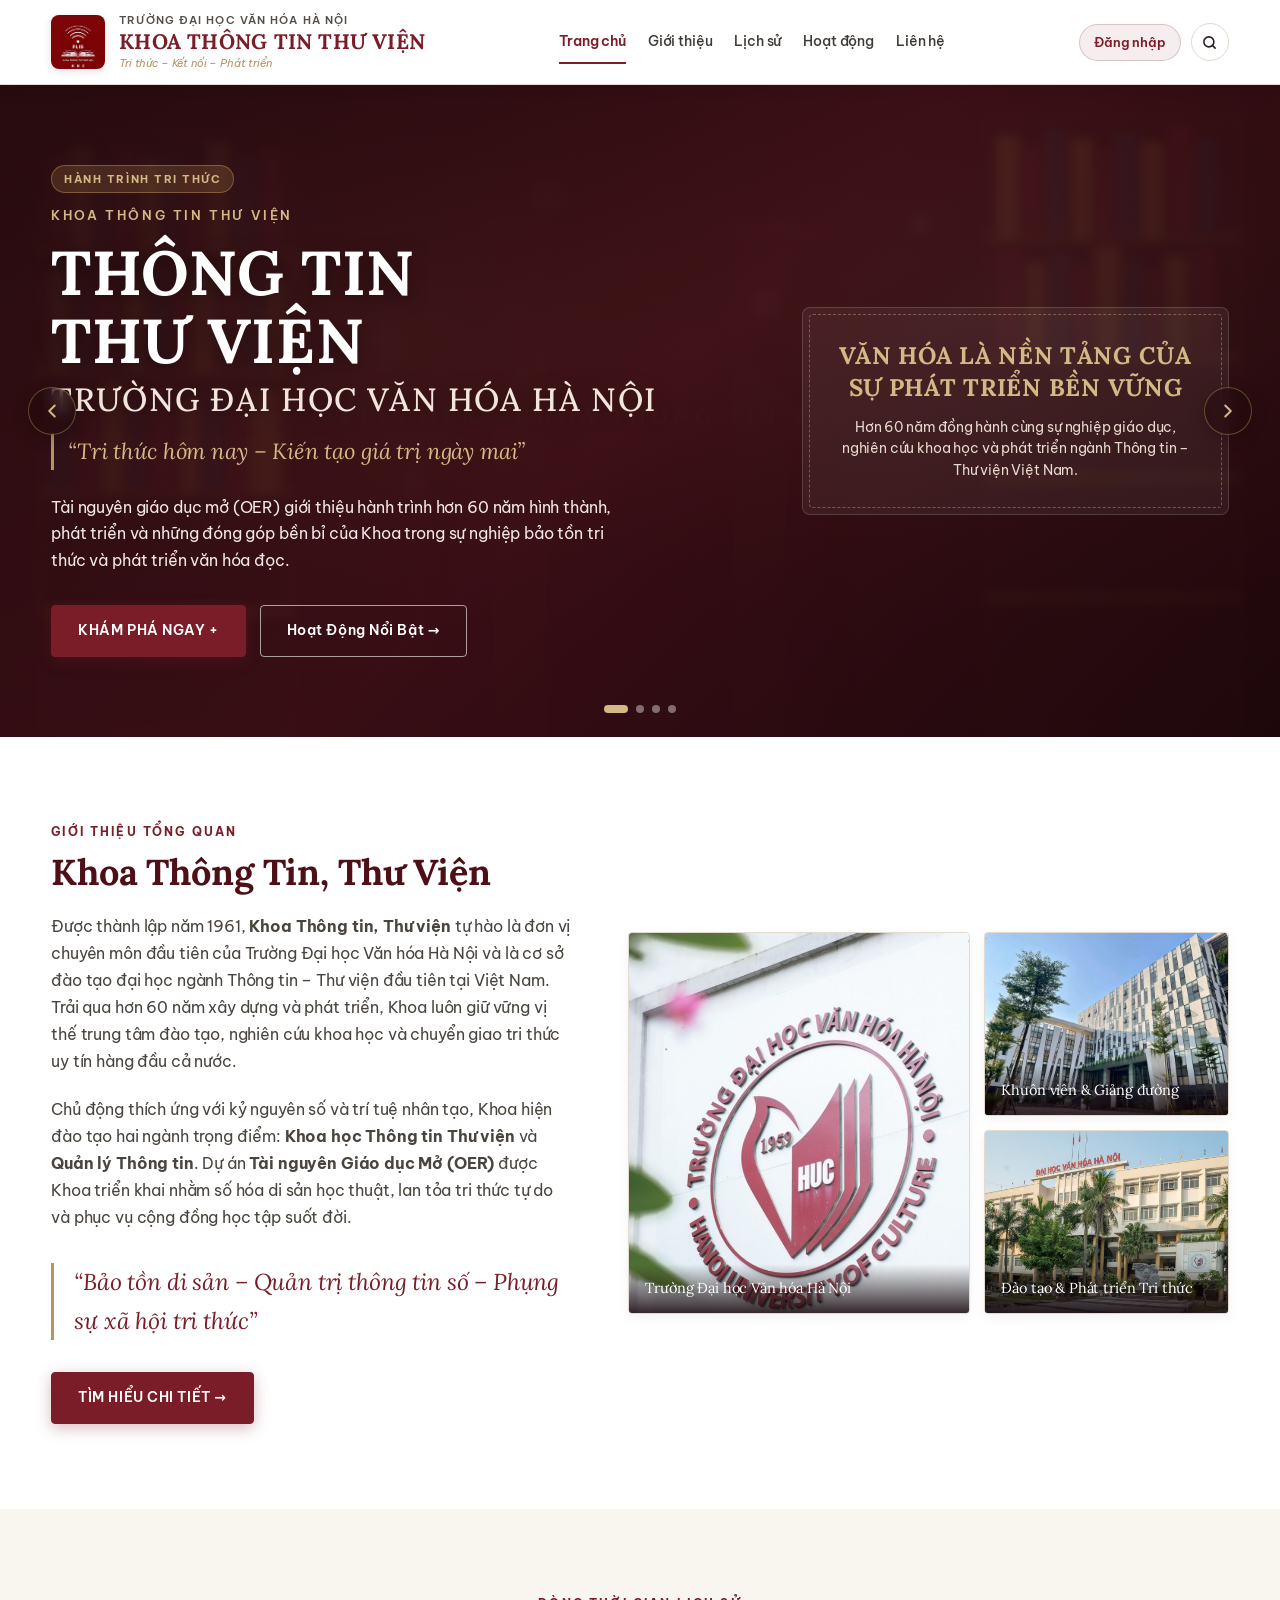
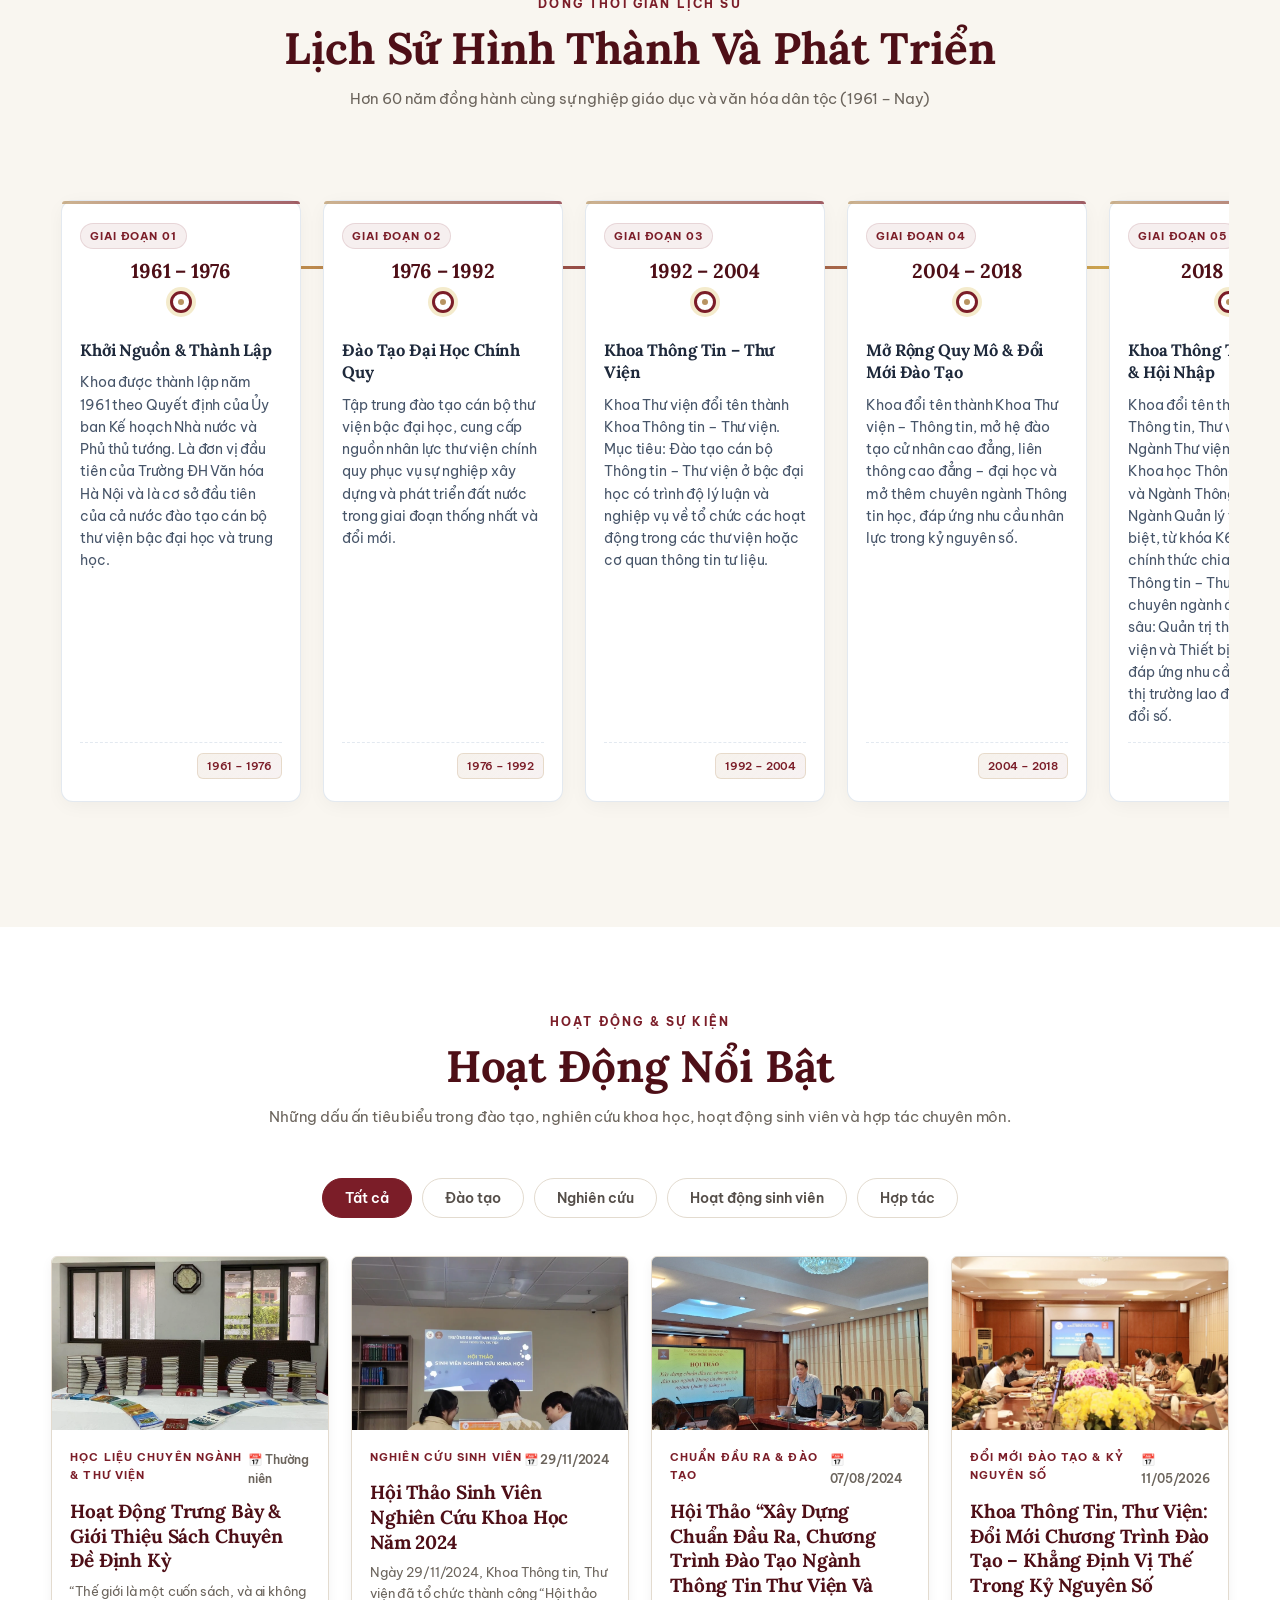
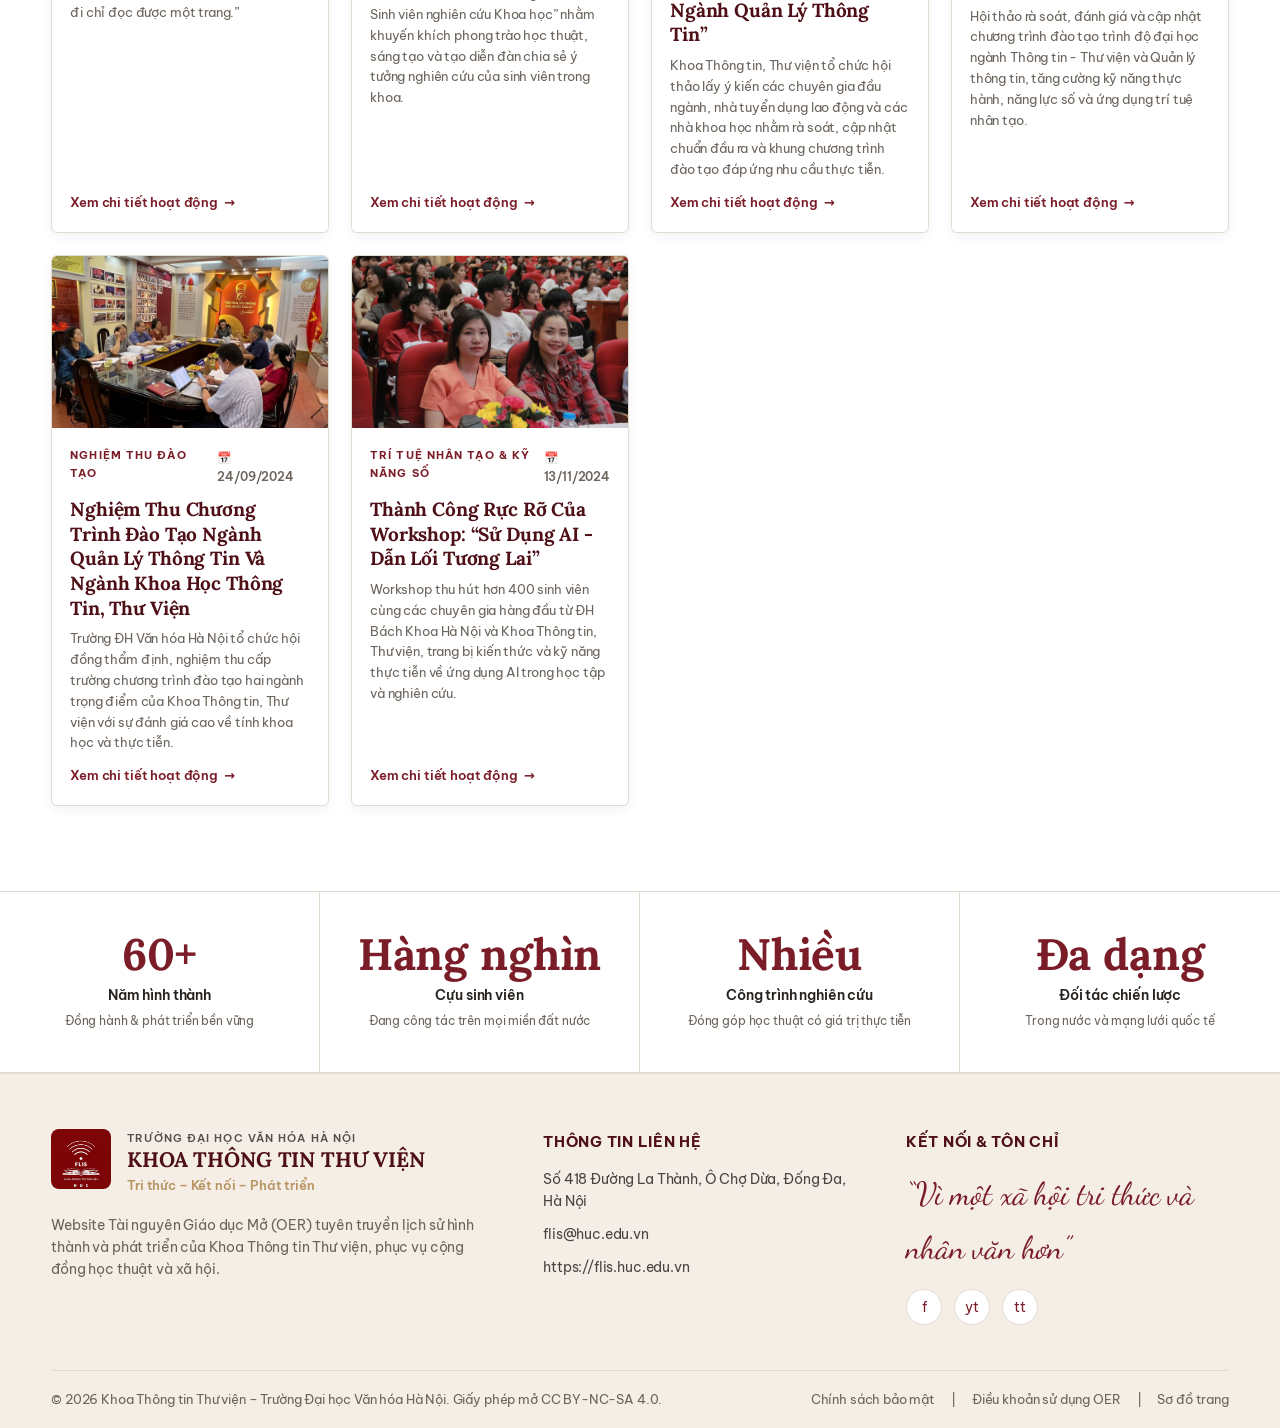
==== commit a55cfdbb: "Deploy Khoa TT-TV OER Website" ====
--- a/index.html
+++ b/index.html
@@ -336,107 +336,6 @@
       </div>
 
       <div class="card-grid" id="activityGrid">
-        <article class="activity-card" data-id="act-1" style="cursor:pointer; display:flex; flex-direction:column;" tabindex="0" role="button" aria-label="Xem chi tiết Chương Trình “Tiệc Trà & Sách” Nhân Ngày Sách Việt Nam">
-          <div class="activity-card-img">
-            <img src="assets/images/event_tiec_tra_sach.png" alt="Chương Trình “Tiệc Trà & Sách” Nhân Ngày Sách Việt Nam" loading="lazy">
-          </div>
-          <div class="activity-card-body" style="display:flex; flex-direction:column; flex:1;">
-            <div style="display:flex; justify-content:space-between; align-items:center; margin-bottom:8px;">
-              <div class="activity-card-tag">Văn hóa đọc</div>
-              <small style="color:var(--muted); font-size:11.5px; font-weight:600;">📅 21/04/2025</small>
-            </div>
-            <h3 class="activity-card-title">Chương Trình “Tiệc Trà & Sách” Nhân Ngày Sách Việt Nam</h3>
-            <p class="activity-card-desc">Hưởng ứng Ngày Sách và Văn hóa đọc Việt Nam, Trung tâm Thông tin - Thư viện tổ chức chương trình nhằm tôn vinh giá trị của sách, tri thức và lan tỏa thói quen đọc trong đời sống học đường.</p>
-            <div style="margin-top:auto; padding-top:12px; color:var(--wine); font-size:13px; font-weight:600; display:flex; align-items:center; gap:6px;">
-              <span>Xem chi tiết hoạt động</span> <span style="transition:transform 0.2s;">→</span>
-            </div>
-          </div>
-        </article>
-
-        <article class="activity-card" data-id="act-2" style="cursor:pointer; display:flex; flex-direction:column;" tabindex="0" role="button" aria-label="Xem chi tiết Tọa Đàm: Định Hướng Nghề Nghiệp Trong Lĩnh Vực Văn Hóa">
-          <div class="activity-card-img">
-            <img src="assets/images/event_dinh_huong_nghe_nghiep.png" alt="Tọa Đàm: Định Hướng Nghề Nghiệp Trong Lĩnh Vực Văn Hóa" loading="lazy">
-          </div>
-          <div class="activity-card-body" style="display:flex; flex-direction:column; flex:1;">
-            <div style="display:flex; justify-content:space-between; align-items:center; margin-bottom:8px;">
-              <div class="activity-card-tag">Hướng nghiệp</div>
-              <small style="color:var(--muted); font-size:11.5px; font-weight:600;">📅 15/05/2025</small>
-            </div>
-            <h3 class="activity-card-title">Tọa Đàm: Định Hướng Nghề Nghiệp Trong Lĩnh Vực Văn Hóa</h3>
-            <p class="activity-card-desc">Tọa đàm chuyên đề quy tụ các chuyên gia, nhà quản lý, nghệ sĩ và doanh nhân trao đổi xu hướng thị trường lao động và định hướng kỹ năng số trong lĩnh vực văn hóa - thông tin cho sinh viên.</p>
-            <div style="margin-top:auto; padding-top:12px; color:var(--wine); font-size:13px; font-weight:600; display:flex; align-items:center; gap:6px;">
-              <span>Xem chi tiết hoạt động</span> <span style="transition:transform 0.2s;">→</span>
-            </div>
-          </div>
-        </article>
-
-        <article class="activity-card" data-id="act-3" style="cursor:pointer; display:flex; flex-direction:column;" tabindex="0" role="button" aria-label="Xem chi tiết Chương Trình Tình Nguyện “Đông Ấm Vùng Cao 2024”">
-          <div class="activity-card-img">
-            <img src="assets/images/event_dong_am_vung_cao.png" alt="Chương Trình Tình Nguyện “Đông Ấm Vùng Cao 2024”" loading="lazy">
-          </div>
-          <div class="activity-card-body" style="display:flex; flex-direction:column; flex:1;">
-            <div style="display:flex; justify-content:space-between; align-items:center; margin-bottom:8px;">
-              <div class="activity-card-tag">Tình nguyện</div>
-              <small style="color:var(--muted); font-size:11.5px; font-weight:600;">📅 20/01/2024</small>
-            </div>
-            <h3 class="activity-card-title">Chương Trình Tình Nguyện “Đông Ấm Vùng Cao 2024”</h3>
-            <p class="activity-card-desc">Chi đoàn và sinh viên tổ chức chương trình tình nguyện tại Trường Tiểu học Tả Phìn (Sa Pa, Lào Cai), trao tặng những phần quà ấm áp, sách vở và học liệu cho các em nhỏ vùng cao.</p>
-            <div style="margin-top:auto; padding-top:12px; color:var(--wine); font-size:13px; font-weight:600; display:flex; align-items:center; gap:6px;">
-              <span>Xem chi tiết hoạt động</span> <span style="transition:transform 0.2s;">→</span>
-            </div>
-          </div>
-        </article>
-
-        <article class="activity-card" data-id="act-4" style="cursor:pointer; display:flex; flex-direction:column;" tabindex="0" role="button" aria-label="Xem chi tiết Triển Lãm Sách & Chuyên Đề “Văn Hóa Nghệ Thuật & Thị Trường”">
-          <div class="activity-card-img">
-            <img src="assets/images/event_trien_lam_sach_nghe_thuat.png" alt="Triển Lãm Sách & Chuyên Đề “Văn Hóa Nghệ Thuật & Thị Trường”" loading="lazy">
-          </div>
-          <div class="activity-card-body" style="display:flex; flex-direction:column; flex:1;">
-            <div style="display:flex; justify-content:space-between; align-items:center; margin-bottom:8px;">
-              <div class="activity-card-tag">Triển lãm & Học thuật</div>
-              <small style="color:var(--muted); font-size:11.5px; font-weight:600;">📅 19/04/2021</small>
-            </div>
-            <h3 class="activity-card-title">Triển Lãm Sách & Chuyên Đề “Văn Hóa Nghệ Thuật & Thị Trường”</h3>
-            <p class="activity-card-desc">Trung tâm Thông tin Thư viện phối hợp tổ chức triển lãm sách tư liệu quý và buổi nói chuyện học thuật của Nhà nghiên cứu Phan Cẩm Thượng về bảo tồn và phát triển giá trị văn hóa.</p>
-            <div style="margin-top:auto; padding-top:12px; color:var(--wine); font-size:13px; font-weight:600; display:flex; align-items:center; gap:6px;">
-              <span>Xem chi tiết hoạt động</span> <span style="transition:transform 0.2s;">→</span>
-            </div>
-          </div>
-        </article>
-
-        <article class="activity-card" data-id="act-5" style="cursor:pointer; display:flex; flex-direction:column;" tabindex="0" role="button" aria-label="Xem chi tiết Tọa Đàm: Khai Thác Nguồn Tư Liệu Cổ Về Văn Hóa Dân Tộc Thiểu Số">
-          <div class="activity-card-img">
-            <img src="assets/images/event_tu_lieu_dan_toc_thieu_so.png" alt="Tọa Đàm: Khai Thác Nguồn Tư Liệu Cổ Về Văn Hóa Dân Tộc Thiểu Số" loading="lazy">
-          </div>
-          <div class="activity-card-body" style="display:flex; flex-direction:column; flex:1;">
-            <div style="display:flex; justify-content:space-between; align-items:center; margin-bottom:8px;">
-              <div class="activity-card-tag">Tư liệu cổ</div>
-              <small style="color:var(--muted); font-size:11.5px; font-weight:600;">📅 08/03/2023</small>
-            </div>
-            <h3 class="activity-card-title">Tọa Đàm: Khai Thác Nguồn Tư Liệu Cổ Về Văn Hóa Dân Tộc Thiểu Số</h3>
-            <p class="activity-card-desc">Tọa đàm khoa học do PGS.TS. Trần Bình chia sẻ phương pháp khai thác, tra cứu và sử dụng các nguồn tư liệu cổ quý hiếm phục vụ hiệu quả công tác giảng dạy, học tập và nghiên cứu.</p>
-            <div style="margin-top:auto; padding-top:12px; color:var(--wine); font-size:13px; font-weight:600; display:flex; align-items:center; gap:6px;">
-              <span>Xem chi tiết hoạt động</span> <span style="transition:transform 0.2s;">→</span>
-            </div>
-          </div>
-        </article>
-
-        <article class="activity-card" data-id="act-6" style="cursor:pointer; display:flex; flex-direction:column;" tabindex="0" role="button" aria-label="Xem chi tiết Tọa Đàm Khoa Học: “Văn Hóa Tộc Người Từ Góc Nhìn Về Nhà Ở”">
-          <div class="activity-card-img">
-            <img src="assets/images/event_van_hoa_toc_nguoi_nha_o.png" alt="Tọa Đàm Khoa Học: “Văn Hóa Tộc Người Từ Góc Nhìn Về Nhà Ở”" loading="lazy">
-          </div>
-          <div class="activity-card-body" style="display:flex; flex-direction:column; flex:1;">
-            <div style="display:flex; justify-content:space-between; align-items:center; margin-bottom:8px;">
-              <div class="activity-card-tag">Tọa đàm khoa học</div>
-              <small style="color:var(--muted); font-size:11.5px; font-weight:600;">📅 05/04/2023</small>
-            </div>
-            <h3 class="activity-card-title">Tọa Đàm Khoa Học: “Văn Hóa Tộc Người Từ Góc Nhìn Về Nhà Ở”</h3>
-            <p class="activity-card-desc">Hội thảo liên ngành phối hợp cùng NXB Khoa học Xã hội, Hội Dân tộc học và MaiHaBooks thảo luận giải pháp phát huy giá trị kiến trúc nhà ở cổ truyền các dân tộc trong xã hội đương đại.</p>
-            <div style="margin-top:auto; padding-top:12px; color:var(--wine); font-size:13px; font-weight:600; display:flex; align-items:center; gap:6px;">
-              <span>Xem chi tiết hoạt động</span> <span style="transition:transform 0.2s;">→</span>
-            </div>
-          </div>
-        </article>
 
         <article class="activity-card" data-id="act-7" style="cursor:pointer; display:flex; flex-direction:column;" tabindex="0" role="button" aria-label="Xem chi tiết Hoạt Động Trưng Bày & Giới Thiệu Sách Chuyên Đề Định Kỳ">
           <div class="activity-card-img">
@@ -449,6 +348,90 @@
             </div>
             <h3 class="activity-card-title">Hoạt Động Trưng Bày & Giới Thiệu Sách Chuyên Đề Định Kỳ</h3>
             <p class="activity-card-desc">Hoạt động định kỳ trưng bày sách chuyên ngành, giáo trình số và tài liệu nghiên cứu mới nhất, hỗ trợ tối ưu nhu cầu tra cứu và nghiên cứu học thuật của cán bộ, giảng viên và sinh viên.</p>
+            <div style="margin-top:auto; padding-top:12px; color:var(--wine); font-size:13px; font-weight:600; display:flex; align-items:center; gap:6px;">
+              <span>Xem chi tiết hoạt động</span> <span style="transition:transform 0.2s;">→</span>
+            </div>
+          </div>
+        </article>
+        <article class="activity-card" data-id="act-8" style="cursor:pointer; display:flex; flex-direction:column;" tabindex="0" role="button" aria-label="Xem chi tiết Hội Thảo Sinh Viên Nghiên Cứu Khoa Học Năm 2024">
+          <div class="activity-card-img">
+            <img src="assets/images/event_sv_nckh_2024_0_0.png" alt="Hội Thảo Sinh Viên Nghiên Cứu Khoa Học Năm 2024" loading="lazy">
+          </div>
+          <div class="activity-card-body" style="display:flex; flex-direction:column; flex:1;">
+            <div style="display:flex; justify-content:space-between; align-items:center; margin-bottom:8px;">
+              <div class="activity-card-tag">Nghiên cứu sinh viên</div>
+              <small style="color:var(--muted); font-size:11.5px; font-weight:600;">📅 29/11/2024</small>
+            </div>
+            <h3 class="activity-card-title">Hội Thảo Sinh Viên Nghiên Cứu Khoa Học Năm 2024</h3>
+            <p class="activity-card-desc">Ngày 29/11/2024, Khoa Thông tin, Thư viện đã tổ chức thành công “Hội thảo Sinh viên nghiên cứu Khoa học” nhằm khuyến khích phong trào học thuật, sáng tạo và tạo diễn đàn chia sẻ ý tưởng nghiên cứu của sinh viên trong khoa.</p>
+            <div style="margin-top:auto; padding-top:12px; color:var(--wine); font-size:13px; font-weight:600; display:flex; align-items:center; gap:6px;">
+              <span>Xem chi tiết hoạt động</span> <span style="transition:transform 0.2s;">→</span>
+            </div>
+          </div>
+        </article>
+
+        <article class="activity-card" data-id="act-9" style="cursor:pointer; display:flex; flex-direction:column;" tabindex="0" role="button" aria-label="Xem chi tiết Hội Thảo “Xây Dựng Chuẩn Đầu Ra, Chương Trình Đào Tạo Ngành Thông Tin Thư Viện Và Ngành Quản Lý Thông Tin”">
+          <div class="activity-card-img">
+            <img src="assets/images/event_chuan_dau_ra_ctdt_1_0.png" alt="Hội Thảo “Xây Dựng Chuẩn Đầu Ra, Chương Trình Đào Tạo Ngành Thông Tin Thư Viện Và Ngành Quản Lý Thông Tin”" loading="lazy">
+          </div>
+          <div class="activity-card-body" style="display:flex; flex-direction:column; flex:1;">
+            <div style="display:flex; justify-content:space-between; align-items:center; margin-bottom:8px;">
+              <div class="activity-card-tag">Chuẩn đầu ra & Đào tạo</div>
+              <small style="color:var(--muted); font-size:11.5px; font-weight:600;">📅 07/08/2024</small>
+            </div>
+            <h3 class="activity-card-title">Hội Thảo “Xây Dựng Chuẩn Đầu Ra, Chương Trình Đào Tạo Ngành Thông Tin Thư Viện Và Ngành Quản Lý Thông Tin”</h3>
+            <p class="activity-card-desc">Khoa Thông tin, Thư viện tổ chức hội thảo lấy ý kiến các chuyên gia đầu ngành, nhà tuyển dụng lao động và các nhà khoa học nhằm rà soát, cập nhật chuẩn đầu ra và khung chương trình đào tạo đáp ứng nhu cầu thực tiễn.</p>
+            <div style="margin-top:auto; padding-top:12px; color:var(--wine); font-size:13px; font-weight:600; display:flex; align-items:center; gap:6px;">
+              <span>Xem chi tiết hoạt động</span> <span style="transition:transform 0.2s;">→</span>
+            </div>
+          </div>
+        </article>
+
+        <article class="activity-card" data-id="act-10" style="cursor:pointer; display:flex; flex-direction:column;" tabindex="0" role="button" aria-label="Xem chi tiết Khoa Thông Tin, Thư Viện: Đổi Mới Chương Trình Đào Tạo – Khẳng Định Vị Thế Trong Kỷ Nguyên Số">
+          <div class="activity-card-img">
+            <img src="assets/images/event_doi_moi_ky_nguyen_so_1_0.png" alt="Khoa Thông Tin, Thư Viện: Đổi Mới Chương Trình Đào Tạo – Khẳng Định Vị Thế Trong Kỷ Nguyên Số" loading="lazy">
+          </div>
+          <div class="activity-card-body" style="display:flex; flex-direction:column; flex:1;">
+            <div style="display:flex; justify-content:space-between; align-items:center; margin-bottom:8px;">
+              <div class="activity-card-tag">Đổi mới đào tạo & Kỷ nguyên số</div>
+              <small style="color:var(--muted); font-size:11.5px; font-weight:600;">📅 11/05/2026</small>
+            </div>
+            <h3 class="activity-card-title">Khoa Thông Tin, Thư Viện: Đổi Mới Chương Trình Đào Tạo – Khẳng Định Vị Thế Trong Kỷ Nguyên Số</h3>
+            <p class="activity-card-desc">Hội thảo rà soát, đánh giá và cập nhật chương trình đào tạo trình độ đại học ngành Thông tin - Thư viện và Quản lý thông tin, tăng cường kỹ năng thực hành, năng lực số và ứng dụng trí tuệ nhân tạo.</p>
+            <div style="margin-top:auto; padding-top:12px; color:var(--wine); font-size:13px; font-weight:600; display:flex; align-items:center; gap:6px;">
+              <span>Xem chi tiết hoạt động</span> <span style="transition:transform 0.2s;">→</span>
+            </div>
+          </div>
+        </article>
+
+        <article class="activity-card" data-id="act-11" style="cursor:pointer; display:flex; flex-direction:column;" tabindex="0" role="button" aria-label="Xem chi tiết Nghiệm Thu Chương Trình Đào Tạo Ngành Quản Lý Thông Tin Và Ngành Khoa Học Thông Tin, Thư Viện">
+          <div class="activity-card-img">
+            <img src="assets/images/event_nghiem_thu_ctdt_0_0.png" alt="Nghiệm Thu Chương Trình Đào Tạo Ngành Quản Lý Thông Tin Và Ngành Khoa Học Thông Tin, Thư Viện" loading="lazy">
+          </div>
+          <div class="activity-card-body" style="display:flex; flex-direction:column; flex:1;">
+            <div style="display:flex; justify-content:space-between; align-items:center; margin-bottom:8px;">
+              <div class="activity-card-tag">Nghiệm thu đào tạo</div>
+              <small style="color:var(--muted); font-size:11.5px; font-weight:600;">📅 24/09/2024</small>
+            </div>
+            <h3 class="activity-card-title">Nghiệm Thu Chương Trình Đào Tạo Ngành Quản Lý Thông Tin Và Ngành Khoa Học Thông Tin, Thư Viện</h3>
+            <p class="activity-card-desc">Trường ĐH Văn hóa Hà Nội tổ chức hội đồng thẩm định, nghiệm thu cấp trường chương trình đào tạo hai ngành trọng điểm của Khoa Thông tin, Thư viện với sự đánh giá cao về tính khoa học và thực tiễn.</p>
+            <div style="margin-top:auto; padding-top:12px; color:var(--wine); font-size:13px; font-weight:600; display:flex; align-items:center; gap:6px;">
+              <span>Xem chi tiết hoạt động</span> <span style="transition:transform 0.2s;">→</span>
+            </div>
+          </div>
+        </article>
+
+        <article class="activity-card" data-id="act-12" style="cursor:pointer; display:flex; flex-direction:column;" tabindex="0" role="button" aria-label="Xem chi tiết Thành Công Rực Rỡ Của Workshop: “Sử Dụng AI - Dẫn Lối Tương Lai”">
+          <div class="activity-card-img">
+            <img src="assets/images/event_workshop_ai_tuong_lai_0_0.png" alt="Thành Công Rực Rỡ Của Workshop: “Sử Dụng AI - Dẫn Lối Tương Lai”" loading="lazy">
+          </div>
+          <div class="activity-card-body" style="display:flex; flex-direction:column; flex:1;">
+            <div style="display:flex; justify-content:space-between; align-items:center; margin-bottom:8px;">
+              <div class="activity-card-tag">Trí tuệ nhân tạo & Kỹ năng số</div>
+              <small style="color:var(--muted); font-size:11.5px; font-weight:600;">📅 13/11/2024</small>
+            </div>
+            <h3 class="activity-card-title">Thành Công Rực Rỡ Của Workshop: “Sử Dụng AI - Dẫn Lối Tương Lai”</h3>
+            <p class="activity-card-desc">Workshop thu hút hơn 400 sinh viên cùng các chuyên gia hàng đầu từ ĐH Bách Khoa Hà Nội và Khoa Thông tin, Thư viện, trang bị kiến thức và kỹ năng thực tiễn về ứng dụng AI trong học tập và nghiên cứu.</p>
             <div style="margin-top:auto; padding-top:12px; color:var(--wine); font-size:13px; font-weight:600; display:flex; align-items:center; gap:6px;">
               <span>Xem chi tiết hoạt động</span> <span style="transition:transform 0.2s;">→</span>
             </div>
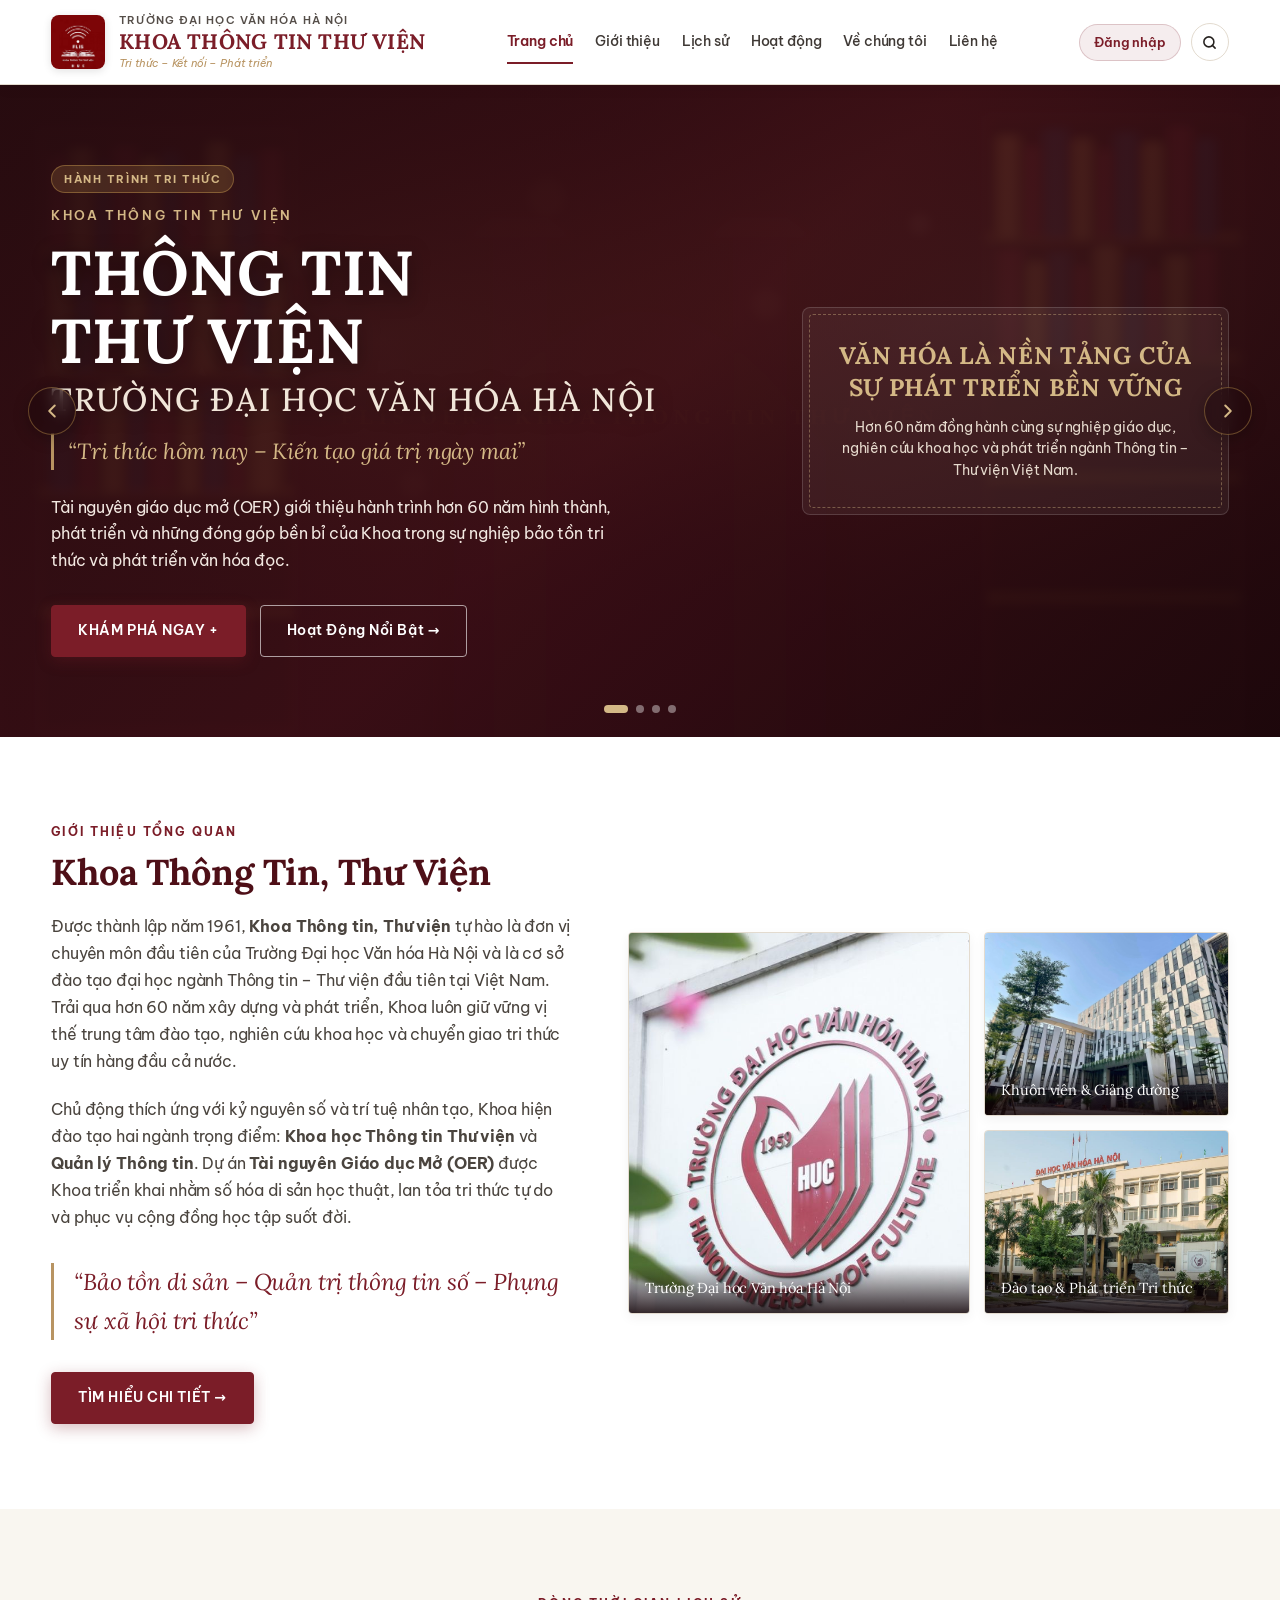
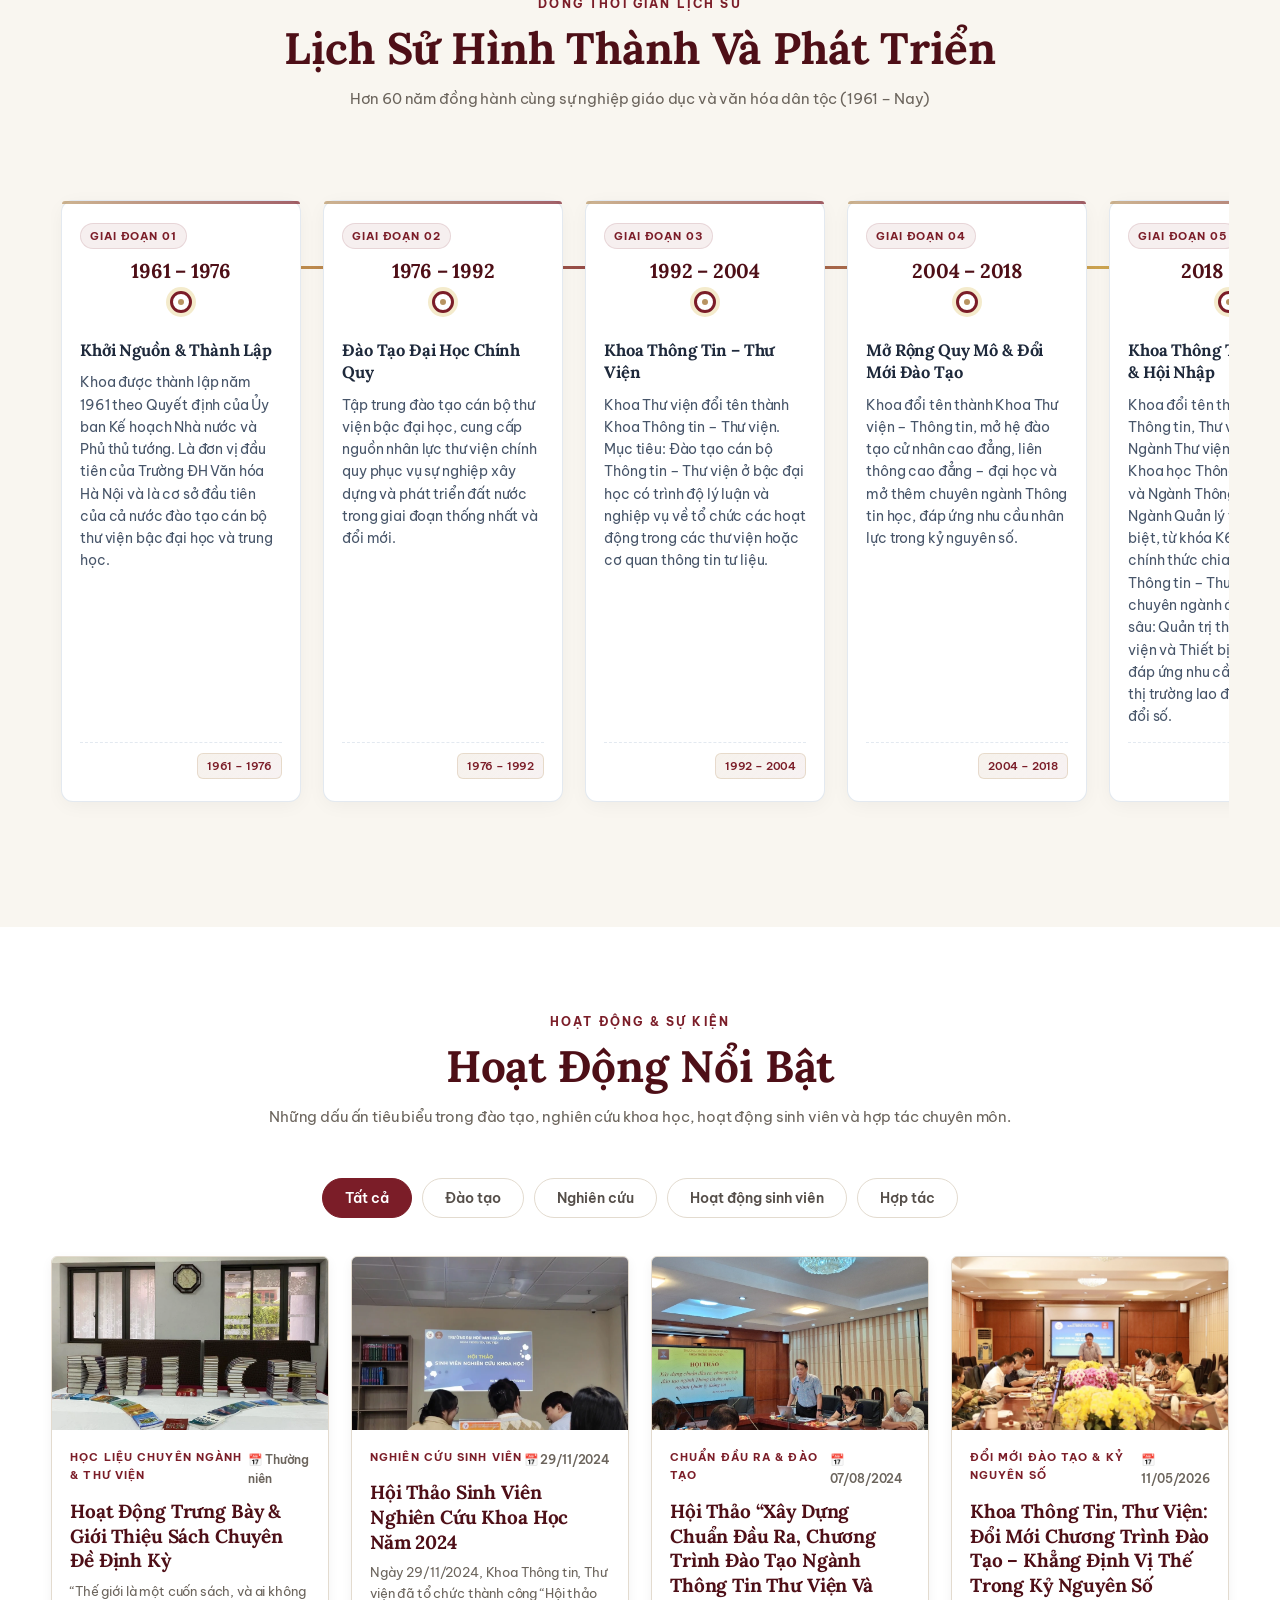
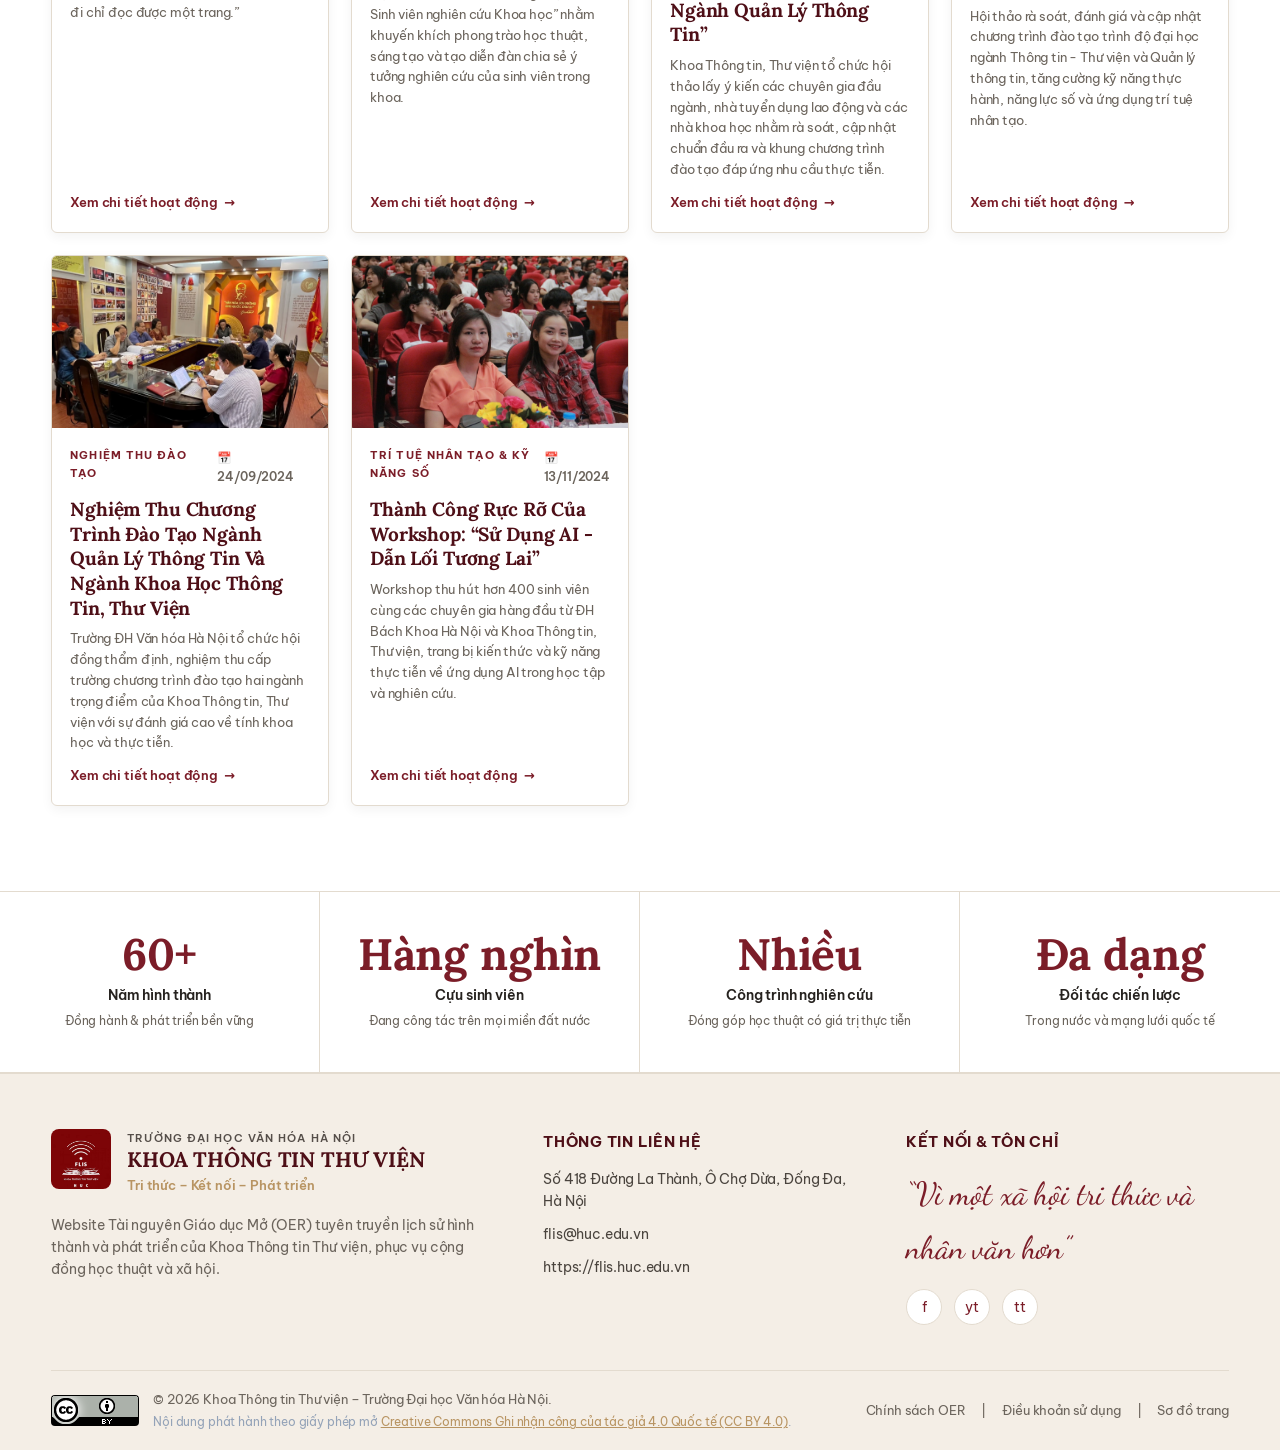
==== commit 0008f46b: "Deploy Khoa TT-TV OER Website" ====
--- a/index.html
+++ b/index.html
@@ -26,6 +26,7 @@
         <a href="about.html">Giới thiệu</a>
         <a href="history.html">Lịch sử</a>
         <a href="activities.html">Hoạt động</a>
+        <a href="about-us.html">Về chúng tôi</a>
         <a href="#contact">Liên hệ</a>
       </nav>
 
@@ -513,12 +514,22 @@
       </div>
     </div>
 
-    <div class="container footer-bottom">
-      <div>© 2026 Khoa Thông tin Thư viện – Trường Đại học Văn hóa Hà Nội. Giấy phép mở CC BY-NC-SA 4.0.</div>
-      <div style="display:flex; gap:16px;">
-        <a href="about.html">Chính sách bảo mật</a>
+        <div class="container footer-bottom">
+      <div style="display:flex; align-items:center; gap:14px; flex-wrap:wrap;">
+        <a class="oer-license-badge" href="https://creativecommons.org/licenses/by/4.0/deed.vi" target="_blank" rel="noopener license" title="Giấy phép Creative Commons Ghi nhận công của tác giả 4.0 Quốc tế">
+          <img src="assets/images/cc-by-88x31.png" alt="Creative Commons Attribution 4.0 International (CC BY 4.0)" width="88" height="31">
+        </a>
+        <div>
+          <div>© 2026 Khoa Thông tin Thư viện – Trường Đại học Văn hóa Hà Nội.</div>
+          <div style="font-size:11.5px; color:#94a3b8; margin-top:2px;">
+            Nội dung phát hành theo giấy phép mở <a href="https://creativecommons.org/licenses/by/4.0/deed.vi" target="_blank" rel="noopener license" style="color:var(--gold); text-decoration:underline;">Creative Commons Ghi nhận công của tác giả 4.0 Quốc tế (CC BY 4.0)</a>.
+          </div>
+        </div>
+      </div>
+      <div style="display:flex; gap:16px; flex-wrap:wrap;">
+        <a href="about.html">Chính sách OER</a>
         <span>|</span>
-        <a href="about.html">Điều khoản sử dụng OER</a>
+        <a href="about.html">Điều khoản sử dụng</a>
         <span>|</span>
         <a href="about.html">Sơ đồ trang</a>
       </div>
--- a/assets/css/style.css
+++ b/assets/css/style.css
@@ -1327,6 +1327,45 @@
   gap: 20px;
 }
 
+.footer-bottom a {
+  color: var(--muted);
+  text-decoration: none;
+  transition: color 0.2s;
+}
+
+.footer-bottom a:hover {
+  color: var(--gold);
+}
+
+.oer-license-badge {
+  display: inline-flex;
+  align-items: center;
+  gap: 12px;
+}
+
+.oer-license-badge img {
+  border-radius: 4px;
+  transition: transform 0.2s ease, opacity 0.2s ease;
+}
+
+.oer-license-badge:hover img {
+  transform: translateY(-1px);
+  opacity: 0.95;
+}
+
+.oer-policy-card {
+  background: #ffffff;
+  border: 1px solid var(--line);
+  border-left: 4px solid var(--wine);
+  border-radius: 8px;
+  padding: 24px;
+  box-shadow: var(--shadow-sm);
+  display: flex;
+  gap: 20px;
+  align-items: flex-start;
+  margin-top: 24px;
+}
+
 /* NEWS & EDITORIAL ARTICLES LAYOUT */
 .news-feed-grid {
   display: flex;
@@ -1521,3 +1560,121 @@
   .hero-prev-btn { left: 8px; }
   .hero-next-btn { right: 8px; }
 }
+
+/* ABOUT US / TEAM SECTION (NGŨ VỊ HƯƠNG) */
+.team-grid {
+  display: grid;
+  grid-template-columns: repeat(auto-fit, minmax(220px, 1fr));
+  gap: 22px;
+  margin-top: 28px;
+}
+
+.team-card {
+  background: #ffffff;
+  border: 1px solid var(--line);
+  border-radius: 12px;
+  padding: 26px 20px;
+  text-align: center;
+  transition: transform 0.25s ease, box-shadow 0.25s ease, border-color 0.25s ease;
+  box-shadow: var(--shadow-sm);
+  display: flex;
+  flex-direction: column;
+  align-items: center;
+  position: relative;
+  overflow: hidden;
+}
+
+.team-card::before {
+  content: "";
+  position: absolute;
+  top: 0;
+  left: 0;
+  right: 0;
+  height: 4px;
+  background: linear-gradient(90deg, var(--wine), var(--gold));
+}
+
+.team-card:hover {
+  transform: translateY(-4px);
+  box-shadow: 0 12px 28px rgba(123, 29, 40, 0.12);
+  border-color: var(--wine);
+}
+
+.team-avatar {
+  width: 68px;
+  height: 68px;
+  border-radius: 50%;
+  background: linear-gradient(135deg, #7b1d28, #991b1b);
+  color: #ffffff;
+  font-size: 20px;
+  font-weight: 700;
+  display: flex;
+  align-items: center;
+  justify-content: center;
+  margin-bottom: 14px;
+  border: 3px solid #fef08a;
+  box-shadow: 0 4px 12px rgba(123, 29, 40, 0.18);
+  letter-spacing: 0.5px;
+}
+
+.team-member-stt {
+  position: absolute;
+  top: 12px;
+  right: 12px;
+  width: 24px;
+  height: 24px;
+  border-radius: 50%;
+  background: #f1f5f9;
+  color: #64748b;
+  font-size: 11px;
+  font-weight: 700;
+  display: flex;
+  align-items: center;
+  justify-content: center;
+}
+
+.team-name {
+  font-family: var(--serif);
+  font-size: 17.5px;
+  font-weight: 700;
+  color: var(--wine-dark);
+  margin-bottom: 6px;
+  line-height: 1.35;
+}
+
+.team-role {
+  display: inline-block;
+  padding: 3px 10px;
+  border-radius: 20px;
+  font-size: 11px;
+  font-weight: 700;
+  text-transform: uppercase;
+  letter-spacing: 0.04em;
+  background: rgba(123, 29, 40, 0.08);
+  color: var(--wine);
+  margin-bottom: 12px;
+}
+
+.team-tasks {
+  font-size: 13px;
+  color: #475569;
+  line-height: 1.55;
+  text-align: left;
+  background: #f8fafc;
+  padding: 10px 12px;
+  border-radius: 8px;
+  width: 100%;
+  border-left: 3px solid var(--gold);
+  margin-top: auto;
+}
+
+.team-tasks-label {
+  font-weight: 700;
+  color: #1e293b;
+  font-size: 11px;
+  text-transform: uppercase;
+  margin-bottom: 4px;
+  display: flex;
+  align-items: center;
+  gap: 5px;
+}
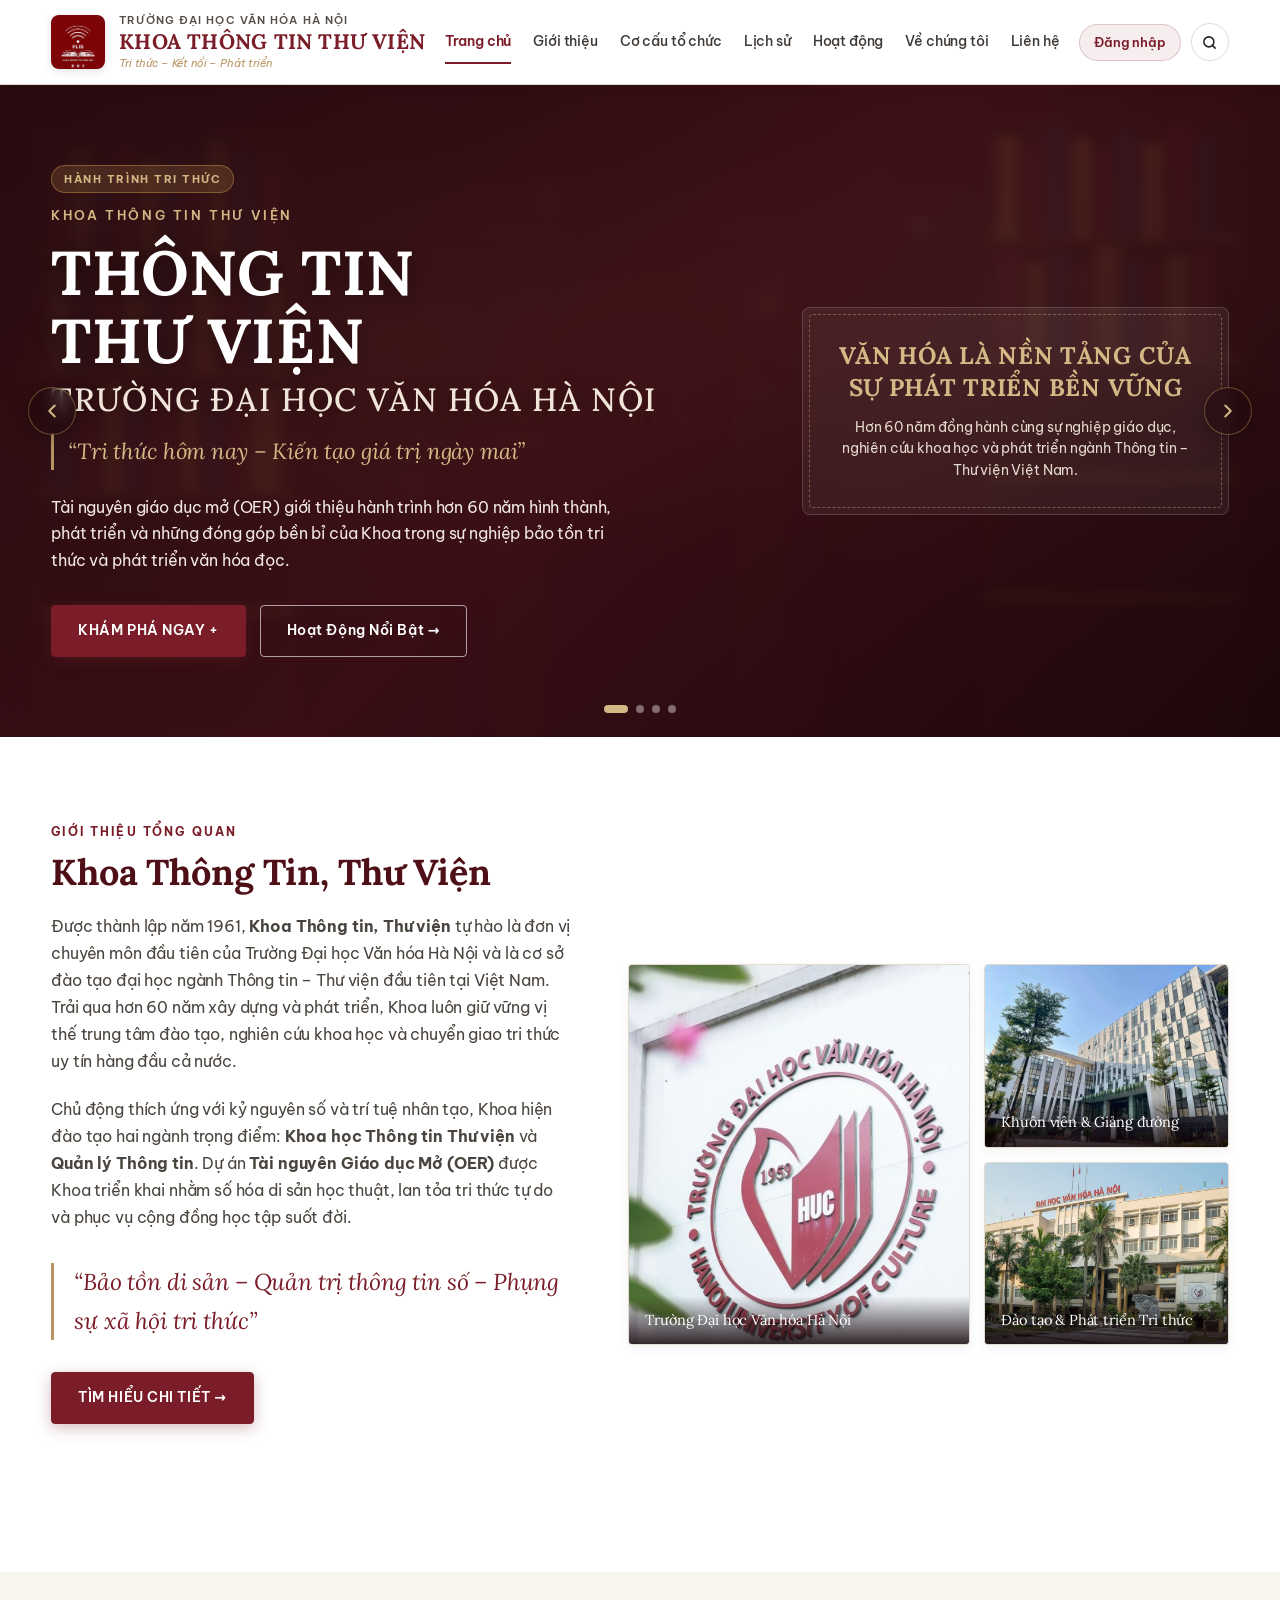
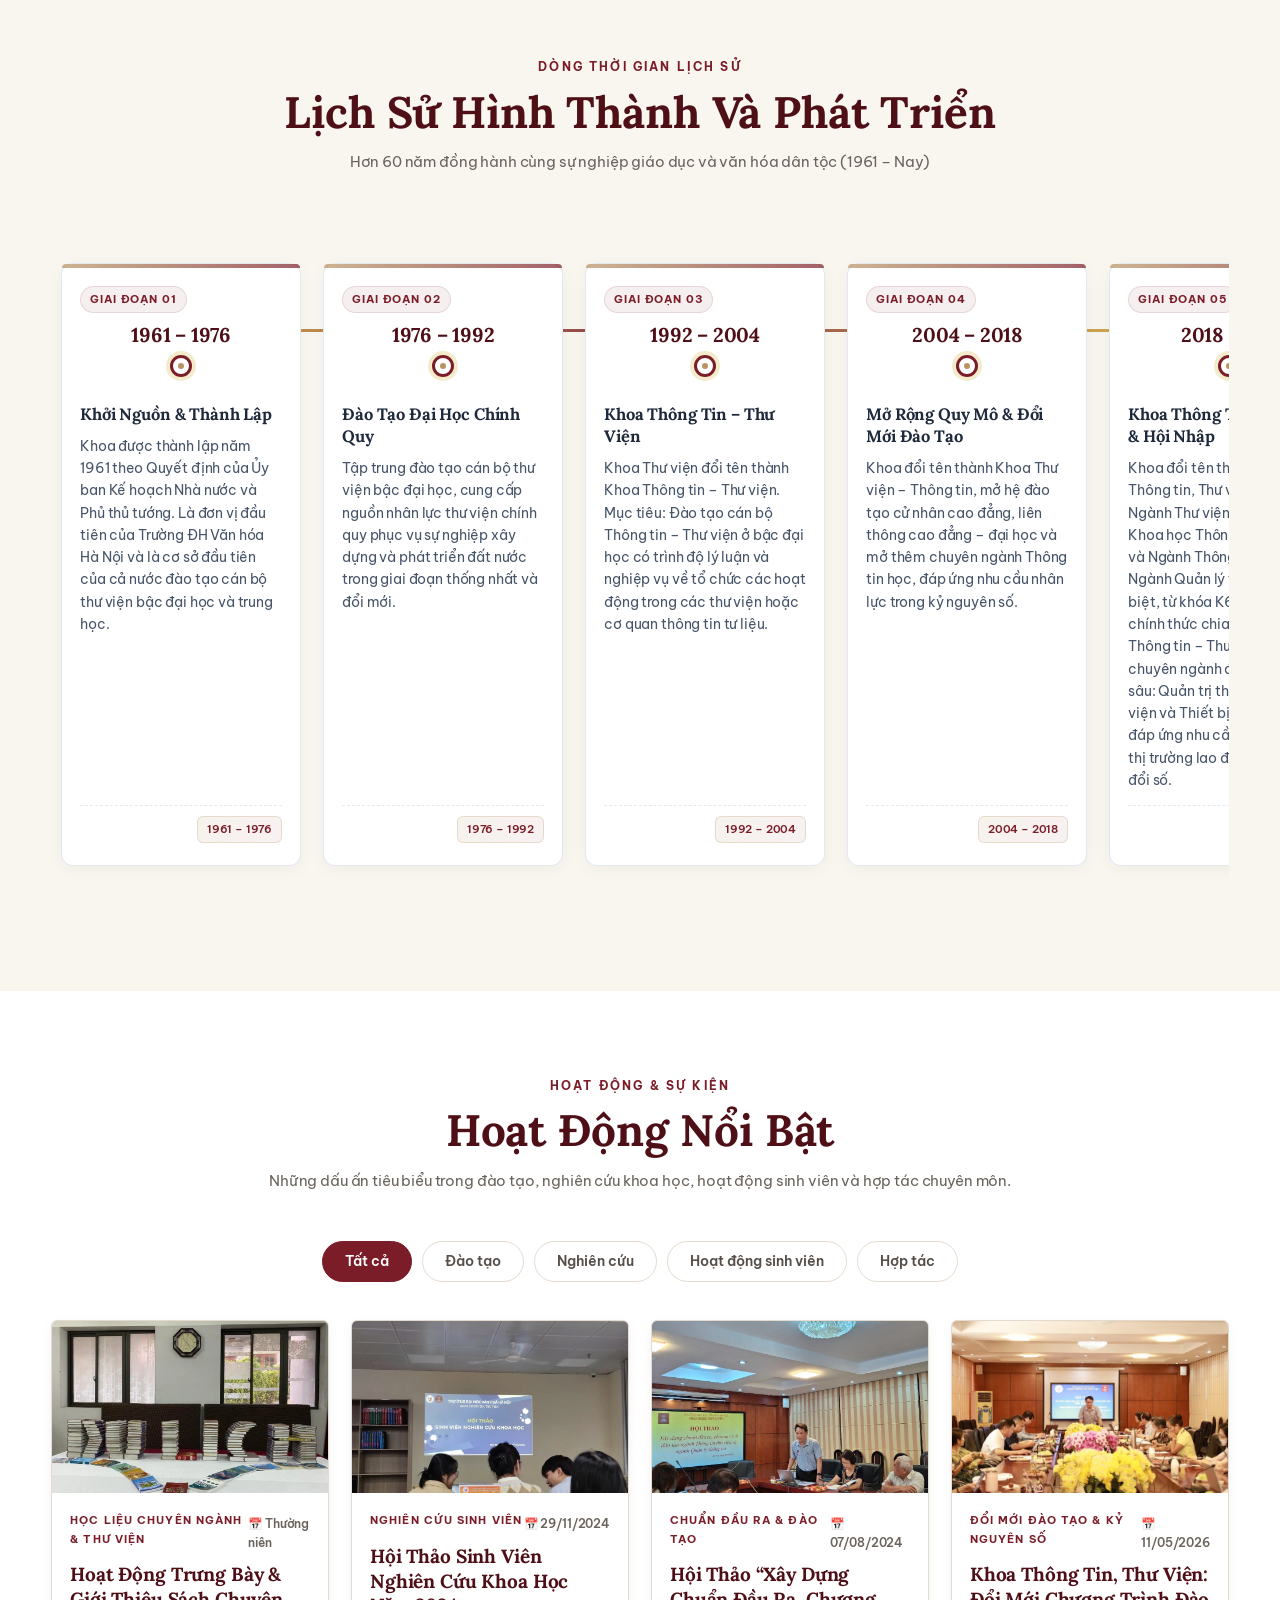
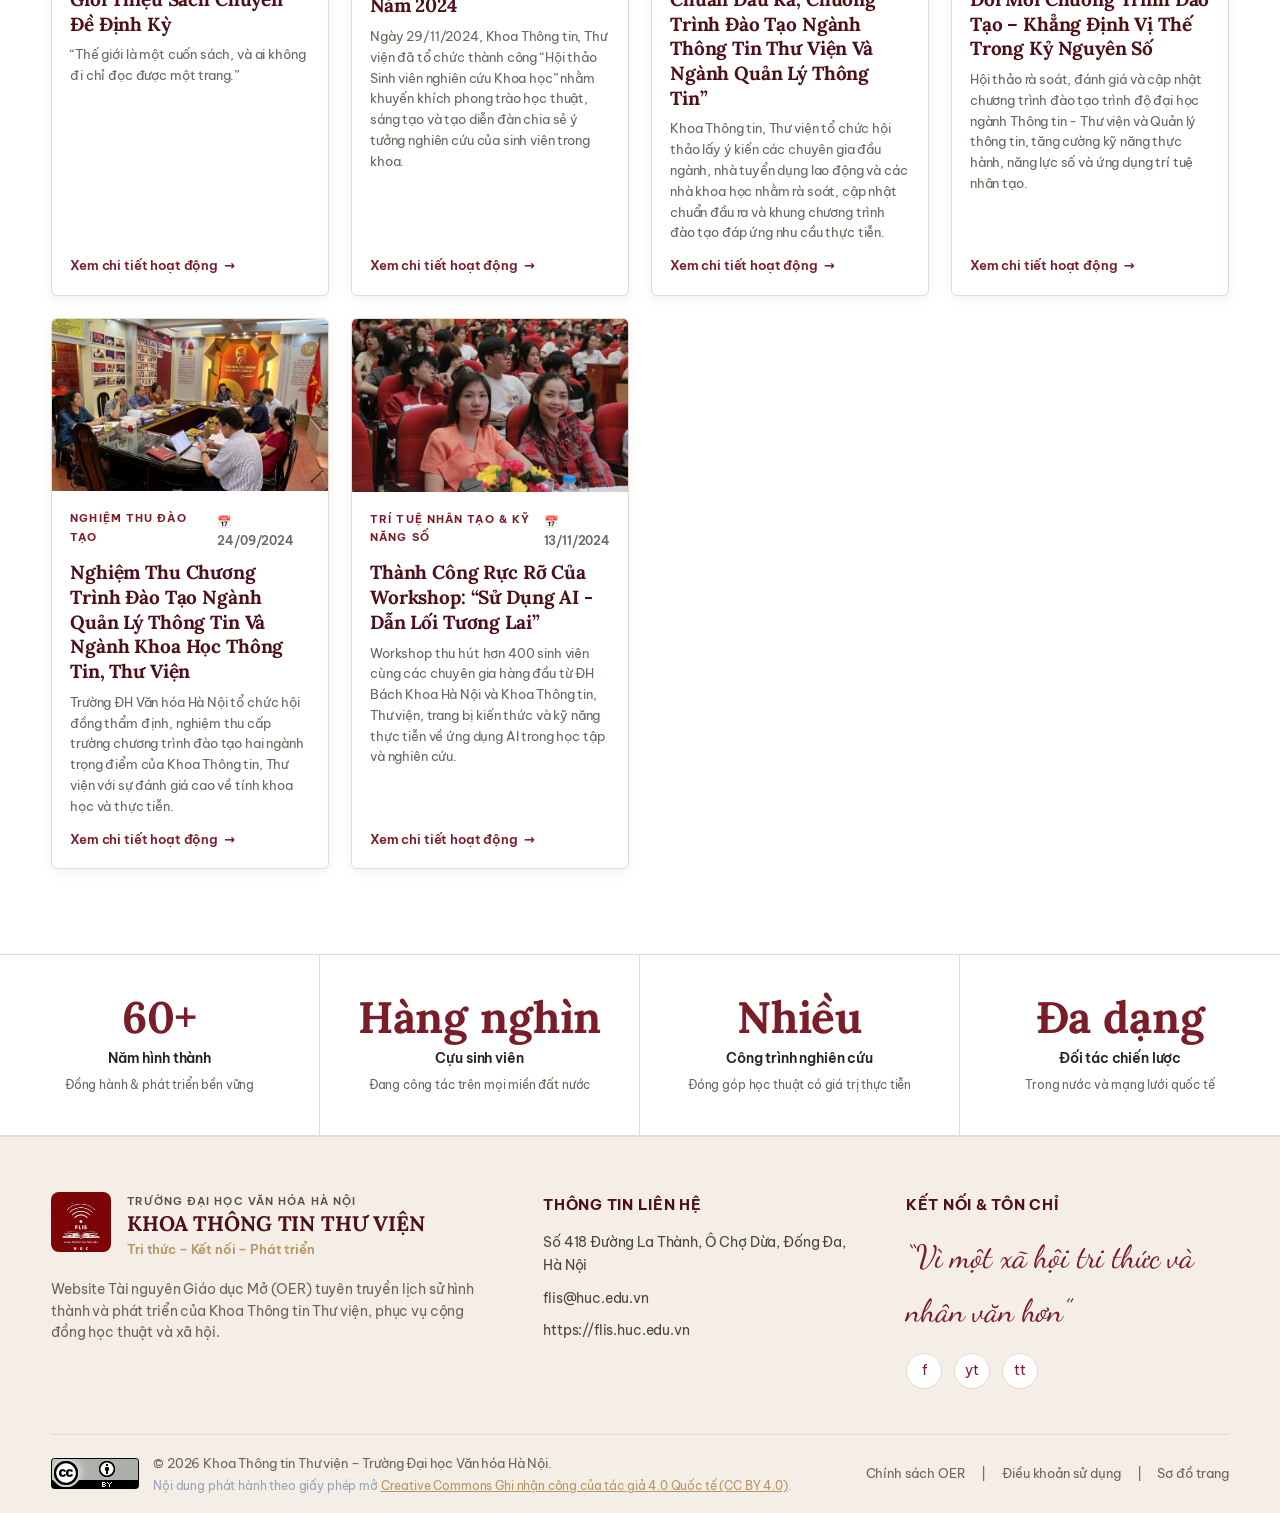
==== commit 8af599fc: "Cập nhật Cơ cấu tổ chức đầy đủ (Ban Chủ nhiệm, Bộ môn, Cán bộ, Công đoàn, Đoàn TN) và căn chỉnh ảnh " ====
--- a/index.html
+++ b/index.html
@@ -24,6 +24,7 @@
       <nav class="navlinks">
         <a class="active" href="index.html">Trang chủ</a>
         <a href="about.html">Giới thiệu</a>
+        <a href="organization.html">Cơ cấu tổ chức</a>
         <a href="history.html">Lịch sử</a>
         <a href="activities.html">Hoạt động</a>
         <a href="about-us.html">Về chúng tôi</a>
@@ -206,6 +207,7 @@
         </div>
         <div style="display:flex; gap:12px; flex-wrap:wrap; margin-top:20px;">
           <a class="btn" href="about.html">TÌM HIỂU CHI TIẾT →</a>
+          <a class="btn btn-outline" href="organization.html">Cơ Cấu Tổ Chức</a>
           <a class="btn btn-outline" href="#activities">Hoạt Động Nổi Bật</a>
         </div>
       </div>
--- a/assets/css/style.css
+++ b/assets/css/style.css
@@ -1559,6 +1559,9 @@
   .hero-nav-btn { width: 38px; height: 38px; }
   .hero-prev-btn { left: 8px; }
   .hero-next-btn { right: 8px; }
+  .leader-grid-top, .leader-grid-dept { grid-template-columns: 1fr; }
+  .leader-card-header { height: 280px; }
+  .leader-card-header img { width: 190px; height: 250px; }
 }
 
 /* ABOUT US / TEAM SECTION (NGŨ VỊ HƯƠNG) */
@@ -1678,3 +1681,255 @@
   align-items: center;
   gap: 5px;
 }
+
+/* ==========================================================================
+   ORGANIZATION STRUCTURE & LEADERSHIP (CƠ CẤU TỔ CHỨC)
+   ========================================================================== */
+
+.org-chart-card {
+  background: #ffffff;
+  border: 1px solid var(--line);
+  border-radius: 12px;
+  padding: 24px;
+  box-shadow: var(--shadow-sm);
+  margin-bottom: 40px;
+  text-align: center;
+}
+
+.org-chart-img-wrap {
+  position: relative;
+  background: #ffffff;
+  border-radius: 10px;
+  overflow: hidden;
+  border: 1px solid #e2e8f0;
+  display: inline-block;
+  max-width: 100%;
+  padding: 16px 20px;
+  box-shadow: 0 2px 10px rgba(0, 0, 0, 0.04);
+}
+
+.org-chart-img-wrap img {
+  display: block;
+  width: 100%;
+  max-width: 860px;
+  height: auto;
+  margin: 0 auto;
+  cursor: zoom-in;
+  transition: transform 0.25s ease;
+}
+
+.org-chart-caption {
+  margin-top: 14px;
+  font-size: 13.5px;
+  color: #64748b;
+  display: flex;
+  align-items: center;
+  justify-content: center;
+  gap: 8px;
+  flex-wrap: wrap;
+}
+
+/* Leader / Personnel Cards */
+.leader-grid-top {
+  display: grid;
+  grid-template-columns: repeat(auto-fit, minmax(320px, 460px));
+  justify-content: center;
+  gap: 32px;
+  margin-bottom: 40px;
+}
+
+.leader-grid-dept {
+  display: grid;
+  grid-template-columns: repeat(auto-fit, minmax(280px, 1fr));
+  gap: 28px;
+  margin-bottom: 40px;
+}
+
+.leader-card {
+  background: #ffffff;
+  border: 1px solid var(--line);
+  border-radius: 12px;
+  overflow: hidden;
+  box-shadow: var(--shadow-sm);
+  transition: transform 0.25s ease, box-shadow 0.25s ease, border-color 0.25s ease;
+  display: flex;
+  flex-direction: column;
+  position: relative;
+}
+
+.leader-card:hover {
+  transform: translateY(-5px);
+  box-shadow: 0 14px 30px rgba(123, 29, 40, 0.12);
+  border-color: var(--wine);
+}
+
+.leader-card-header {
+  position: relative;
+  height: 310px;
+  background: linear-gradient(180deg, #faf7f2 0%, #f1f5f9 100%);
+  display: flex;
+  align-items: flex-end;
+  justify-content: center;
+  overflow: hidden;
+  border-bottom: 1px solid rgba(226, 232, 240, 0.9);
+  padding: 20px 20px 0;
+}
+
+.leader-card-header img {
+  width: 220px;
+  height: 284px;
+  max-width: 100%;
+  object-fit: cover;
+  object-position: center top;
+  border-radius: 10px 10px 0 0;
+  box-shadow: 0 4px 18px rgba(0, 0, 0, 0.12);
+  transition: transform 0.35s ease;
+  display: block;
+}
+
+.leader-card:hover .leader-card-header img {
+  transform: scale(1.03);
+}
+
+.leader-badge {
+  position: absolute;
+  top: 12px;
+  left: 12px;
+  background: var(--wine);
+  color: #ffffff;
+  padding: 5px 14px;
+  border-radius: 20px;
+  font-size: 11.5px;
+  font-weight: 700;
+  text-transform: uppercase;
+  letter-spacing: 0.05em;
+  box-shadow: 0 2px 8px rgba(0, 0, 0, 0.25);
+  z-index: 2;
+}
+
+.leader-badge.gold {
+  background: linear-gradient(135deg, #b45309, #d97706);
+}
+
+.leader-badge.blue {
+  background: linear-gradient(135deg, #1e3a8a, #2563eb);
+}
+
+.leader-badge.green {
+  background: linear-gradient(135deg, #047857, #059669);
+}
+
+.leader-badge.purple {
+  background: linear-gradient(135deg, #6b21a8, #7c3aed);
+}
+
+.leader-card-body {
+  padding: 22px 20px;
+  display: flex;
+  flex-direction: column;
+  flex: 1;
+}
+
+.leader-name {
+  font-family: var(--serif);
+  font-size: 20px;
+  font-weight: 700;
+  color: var(--wine-dark);
+  margin-bottom: 6px;
+  line-height: 1.3;
+}
+
+.leader-title {
+  font-size: 12.5px;
+  font-weight: 700;
+  color: #b45309;
+  text-transform: uppercase;
+  letter-spacing: 0.04em;
+  margin-bottom: 10px;
+}
+
+.leader-subrole {
+  font-size: 13.5px;
+  color: #475569;
+  line-height: 1.55;
+  margin-bottom: 16px;
+}
+
+.leader-contact-list {
+  margin-top: auto;
+  padding-top: 14px;
+  border-top: 1px dashed #e2e8f0;
+  display: flex;
+  flex-direction: column;
+  gap: 9px;
+  font-size: 13.5px;
+}
+
+.leader-contact-item {
+  display: flex;
+  align-items: center;
+  gap: 10px;
+  color: #334155;
+  text-decoration: none;
+  transition: color 0.2s;
+  word-break: break-all;
+}
+
+.leader-contact-item:hover {
+  color: var(--wine);
+  text-decoration: underline;
+}
+
+.leader-contact-icon {
+  width: 26px;
+  height: 26px;
+  border-radius: 6px;
+  background: #f1f5f9;
+  color: var(--wine);
+  display: flex;
+  align-items: center;
+  justify-content: center;
+  font-size: 13px;
+  flex-shrink: 0;
+}
+
+/* Department function cards */
+.dept-grid {
+  display: grid;
+  grid-template-columns: repeat(auto-fit, minmax(280px, 1fr));
+  gap: 24px;
+}
+
+.dept-card {
+  background: #ffffff;
+  border: 1px solid var(--line);
+  border-left: 4px solid var(--wine);
+  border-radius: 10px;
+  padding: 24px 22px;
+  box-shadow: var(--shadow-sm);
+  transition: transform 0.2s ease, box-shadow 0.2s ease;
+}
+
+.dept-card:hover {
+  transform: translateY(-3px);
+  box-shadow: var(--shadow-md);
+}
+
+.dept-card-title {
+  font-family: var(--serif);
+  font-size: 18px;
+  font-weight: 700;
+  color: var(--wine-dark);
+  margin-bottom: 10px;
+  display: flex;
+  align-items: center;
+  gap: 8px;
+}
+
+.dept-card-desc {
+  font-size: 14px;
+  color: #475569;
+  line-height: 1.75;
+  margin: 0;
+}
+
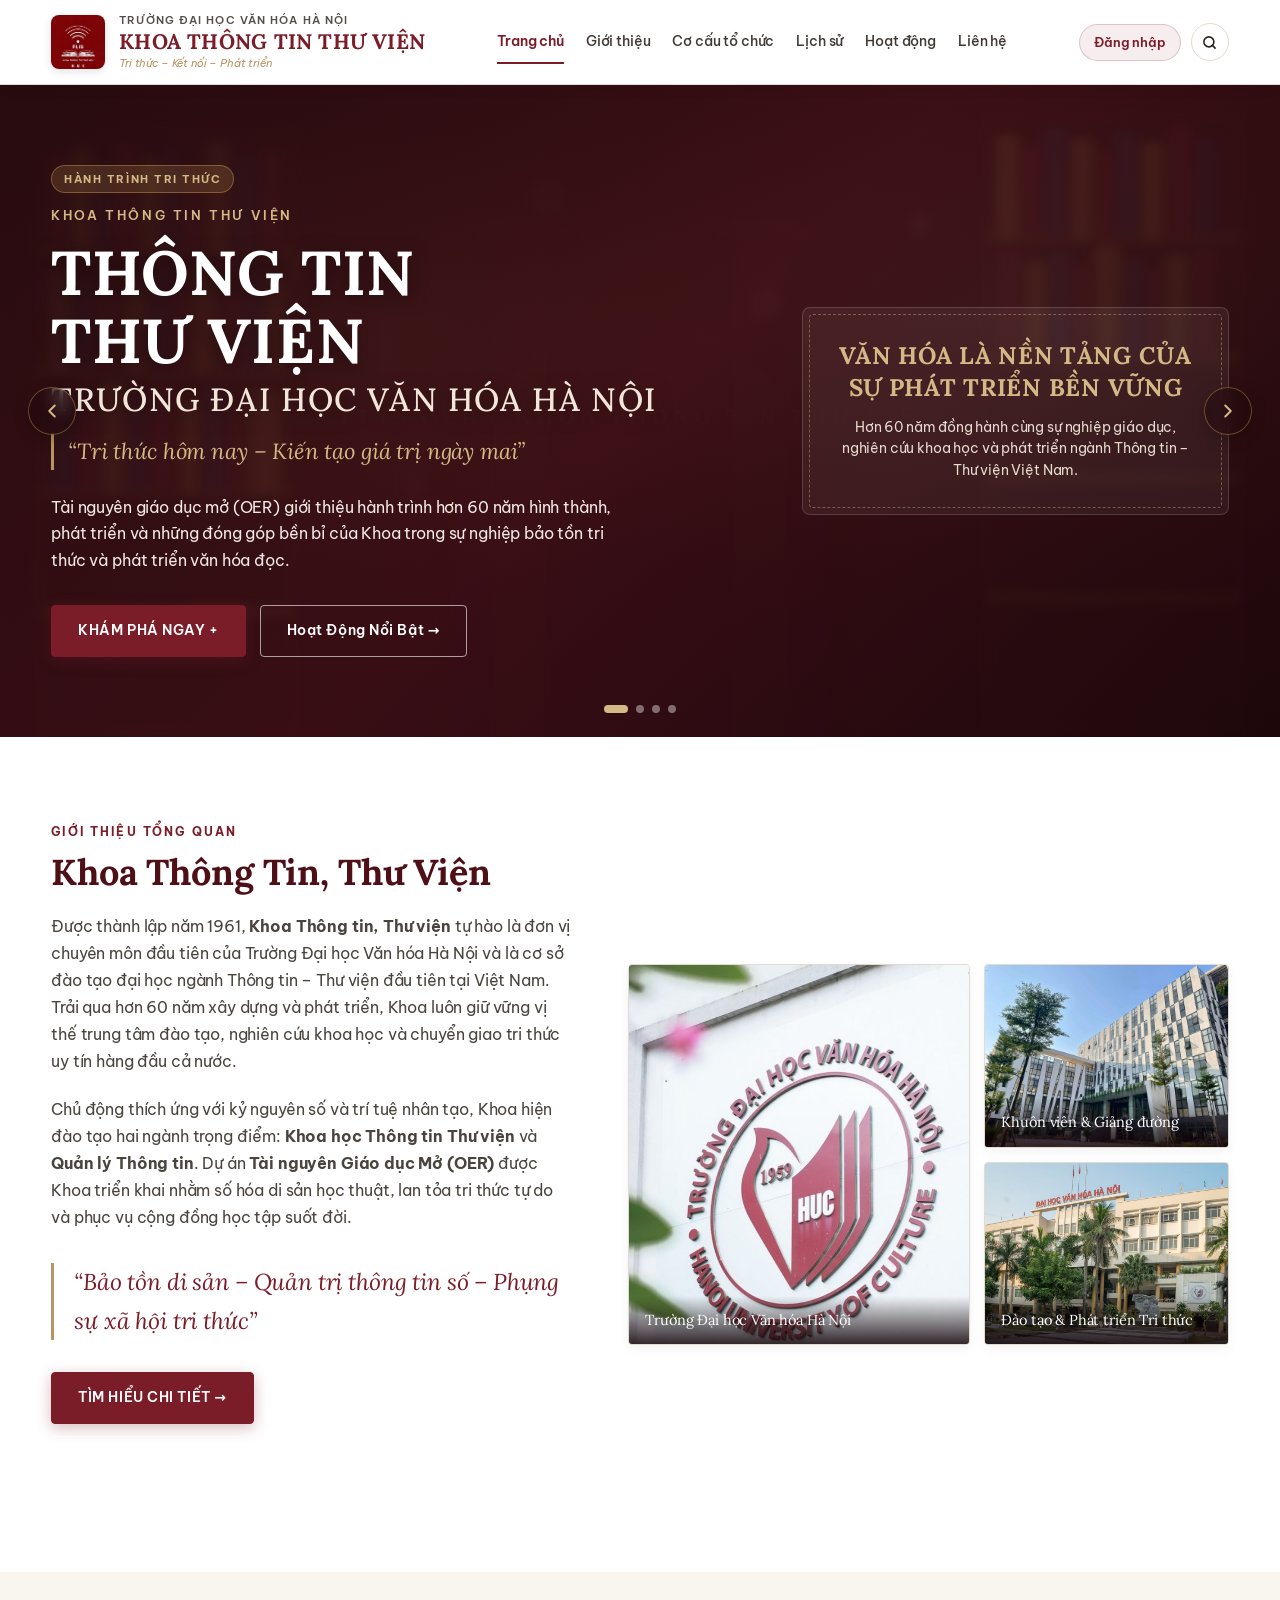
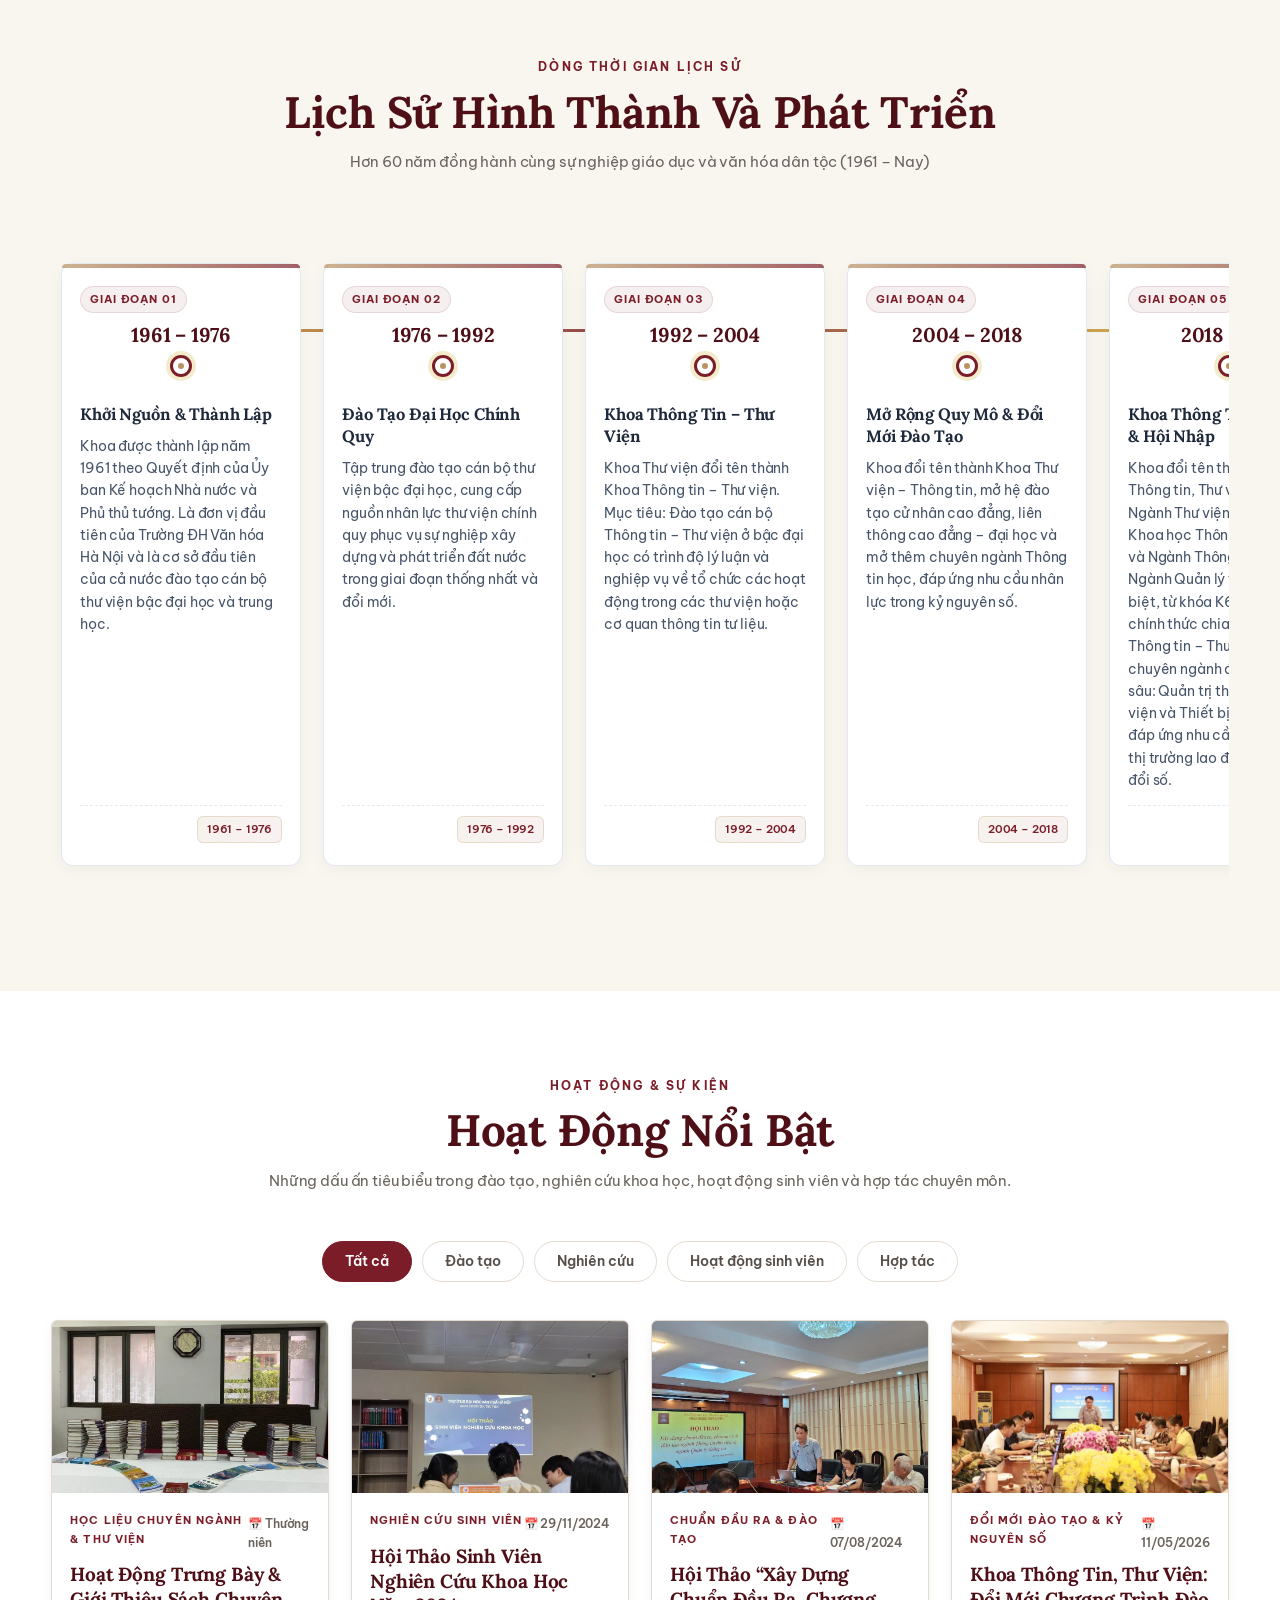
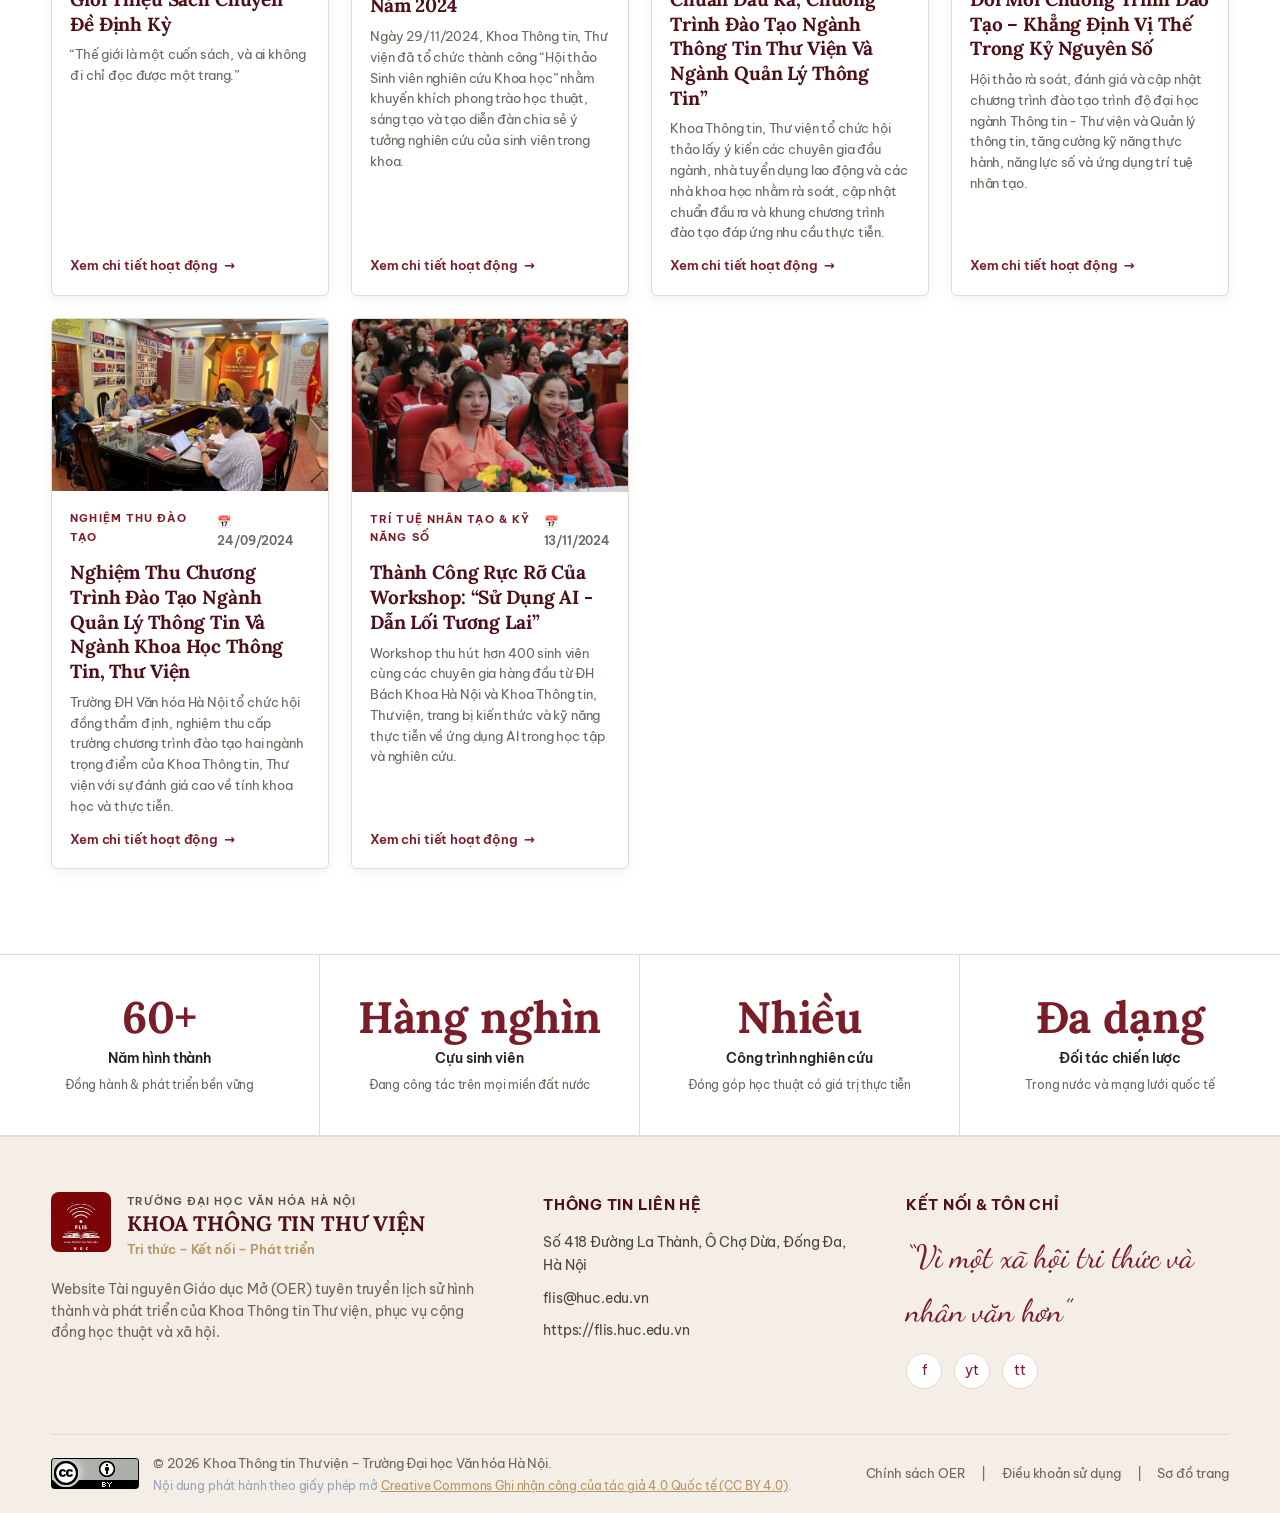
==== commit 003cf10a: "Xóa mục Về chúng tôi (Ngũ Vị Hương) khỏi website và thanh điều hướng" ====
--- a/index.html
+++ b/index.html
@@ -27,7 +27,6 @@
         <a href="organization.html">Cơ cấu tổ chức</a>
         <a href="history.html">Lịch sử</a>
         <a href="activities.html">Hoạt động</a>
-        <a href="about-us.html">Về chúng tôi</a>
         <a href="#contact">Liên hệ</a>
       </nav>
 
@@ -136,7 +135,7 @@
             </p>
             <div style="display:flex; gap:14px; flex-wrap:wrap;">
               <a class="btn" href="history.html">XEM LỊCH SỬ KHOA →</a>
-              <a class="btn btn-outline" href="about.html">Về Chúng Tôi →</a>
+              <a class="btn btn-outline" href="about.html">Giới Thiệu Khoa →</a>
             </div>
           </div>
 
